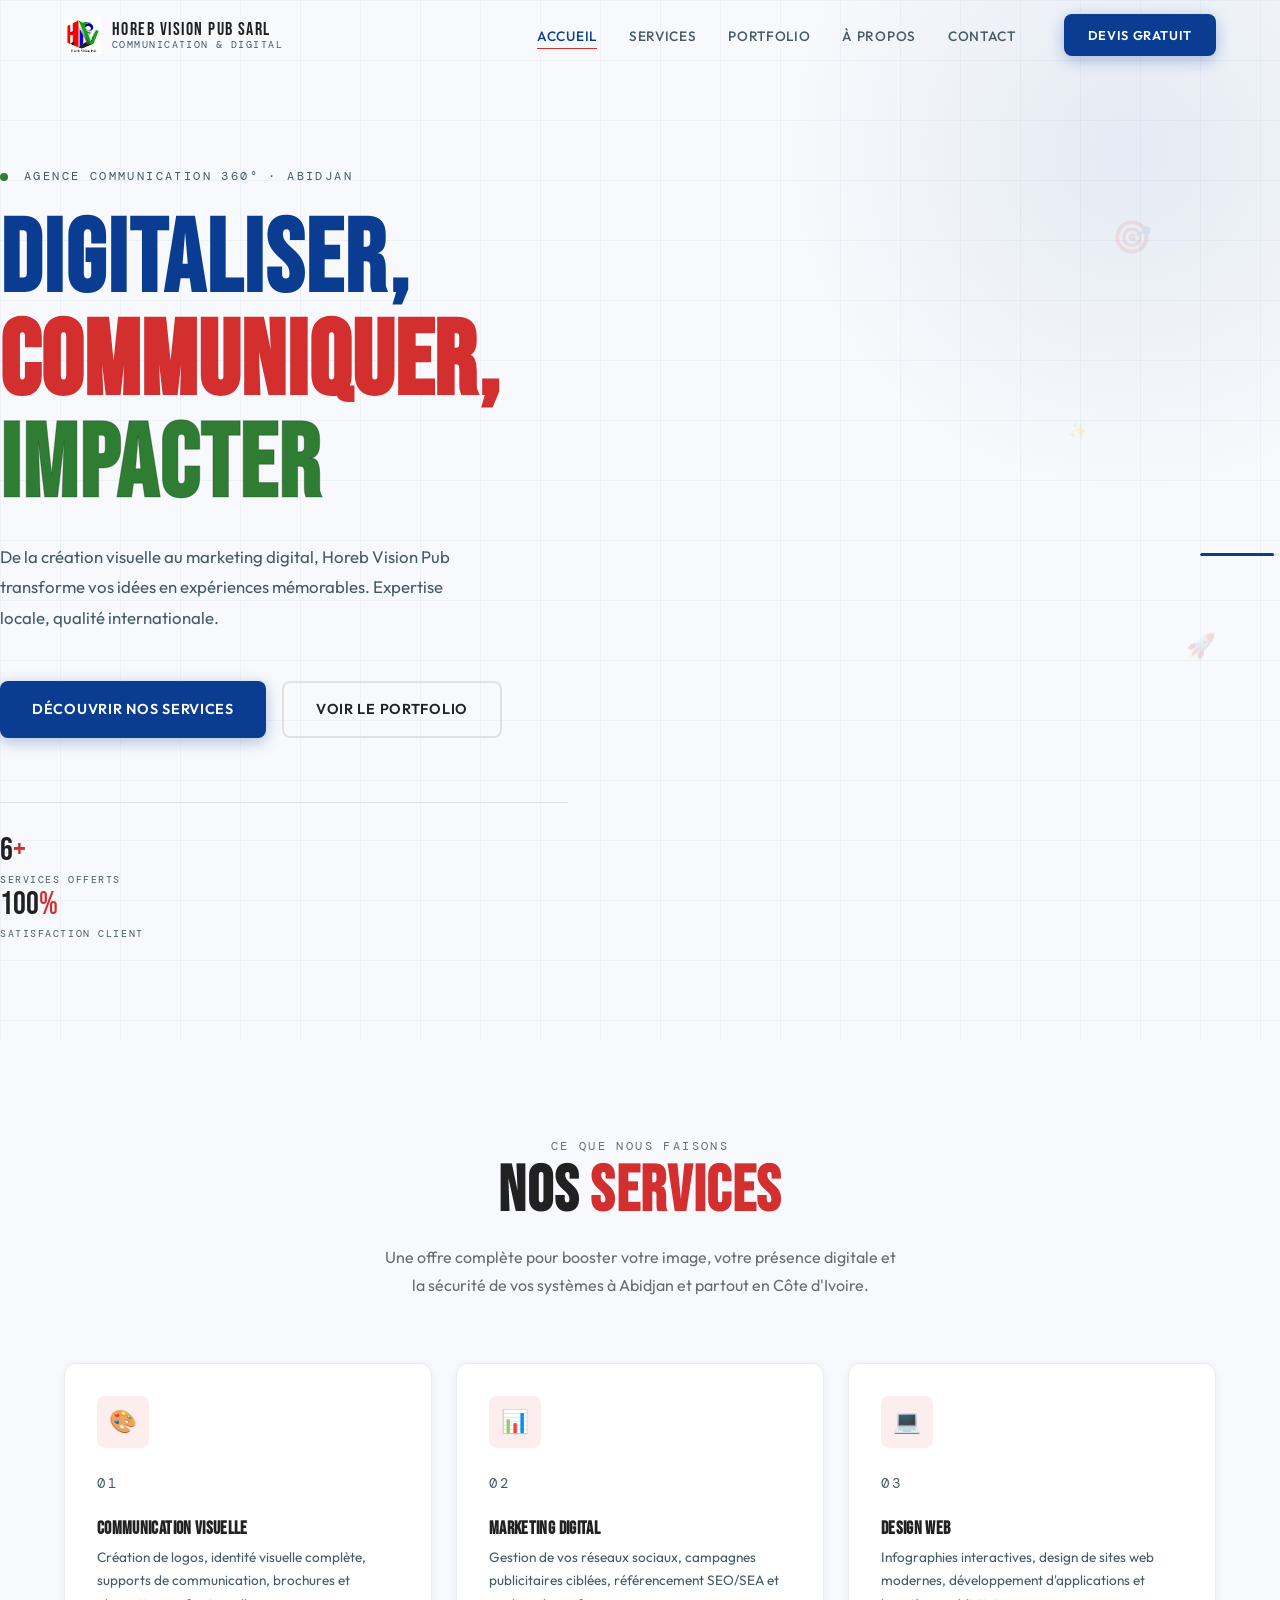
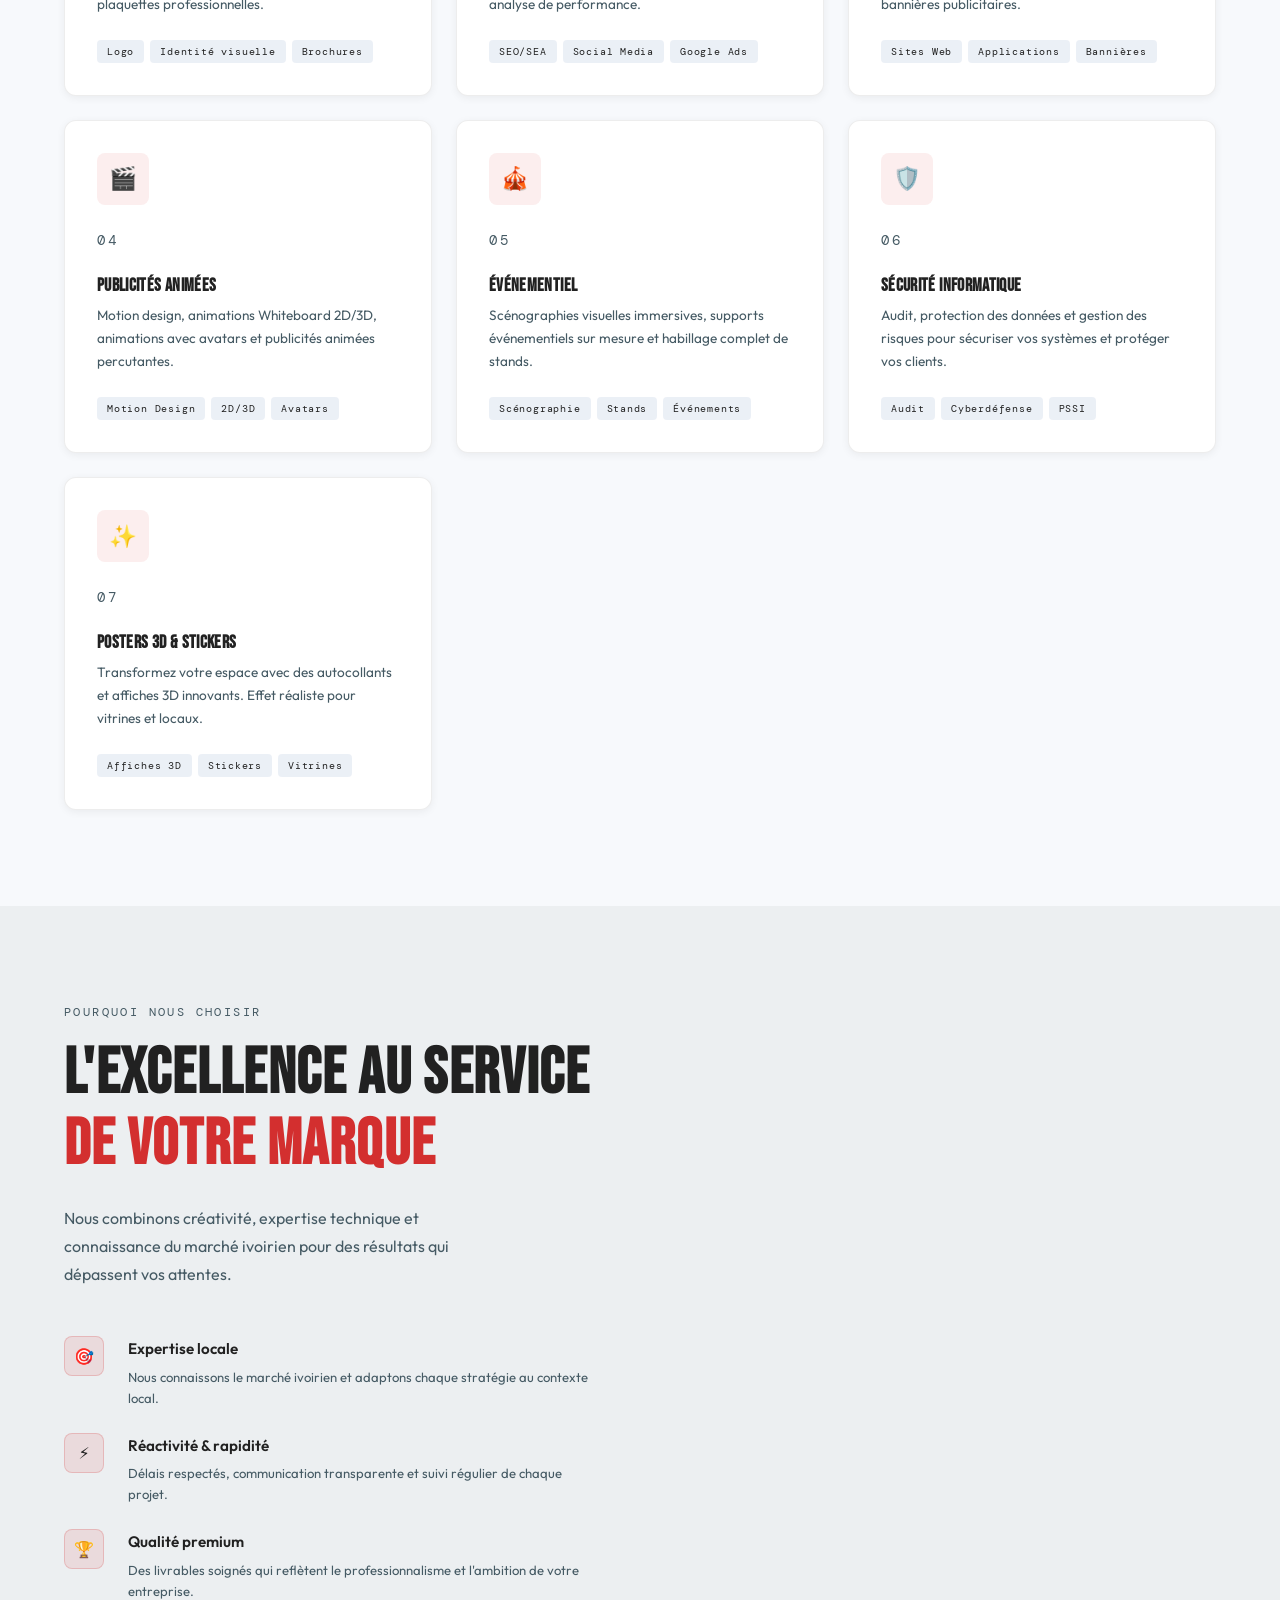
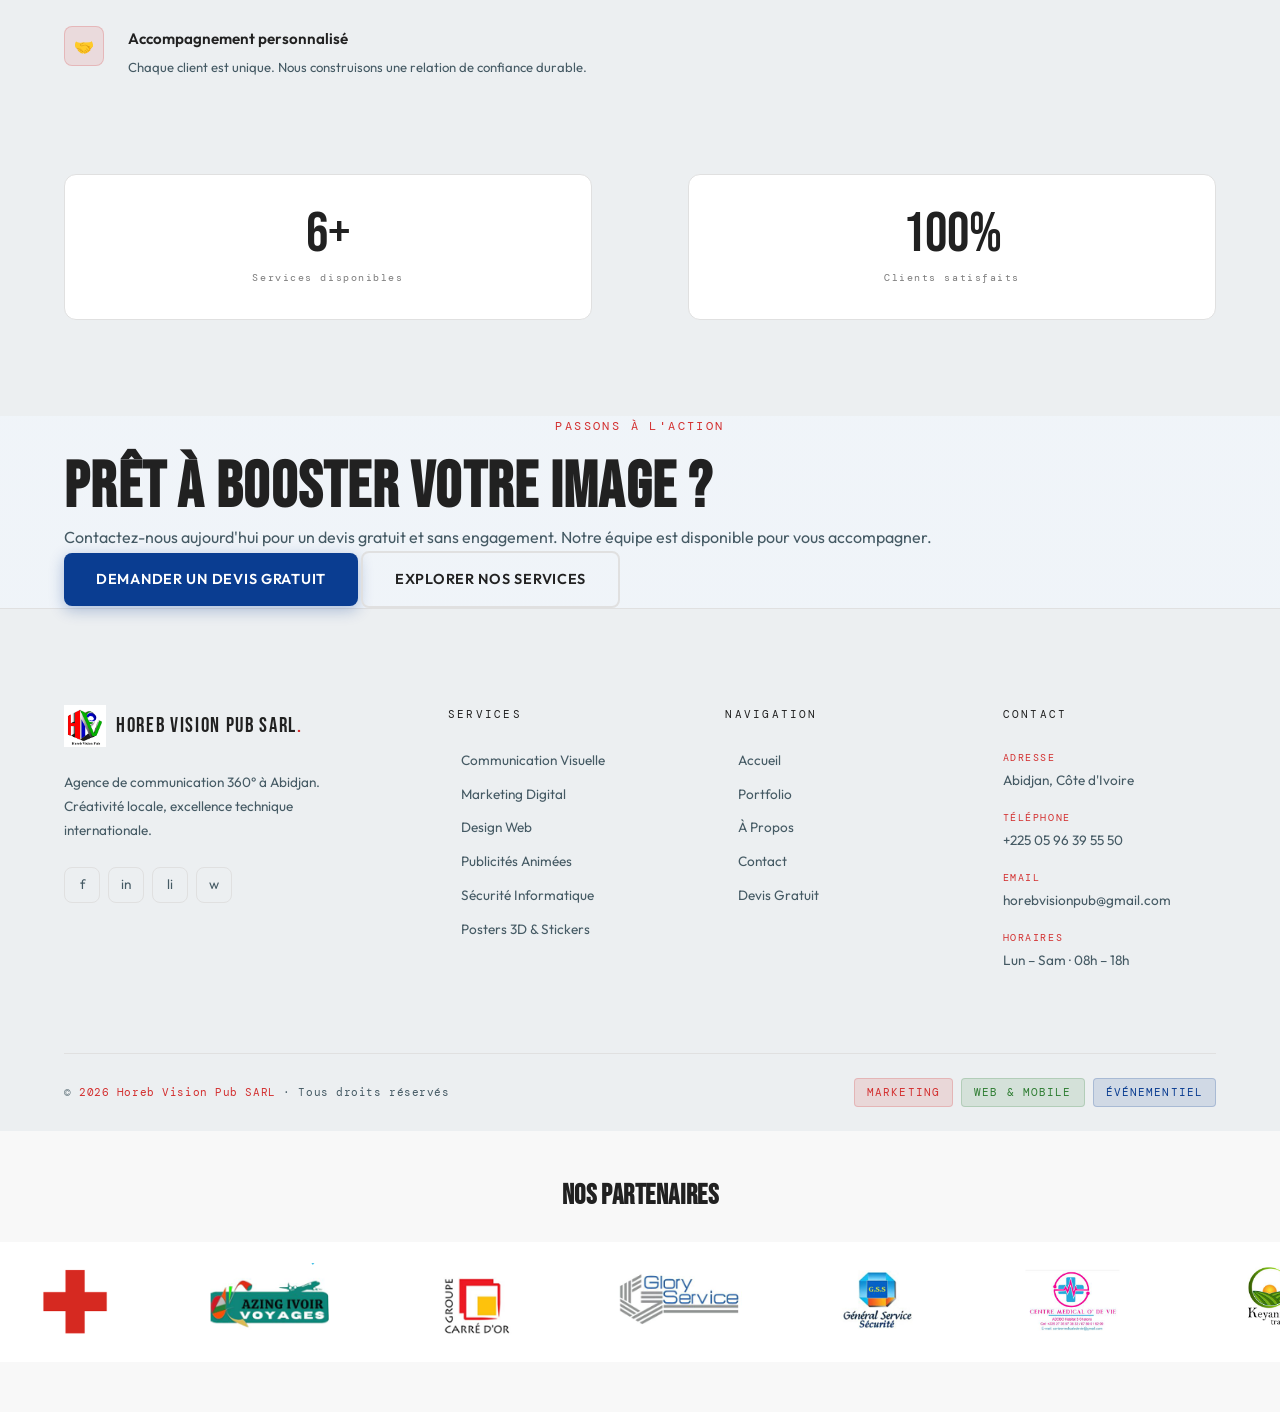
==== index.html @ 60d1326d "HR" ====
<!DOCTYPE html>
<html lang="fr">
<head>
  <meta charset="UTF-8">
  <meta name="viewport" content="width=device-width, initial-scale=1.0">
  <title>Horeb Vision Pub — Communication & Digital · Abidjan</title>
  <meta name="description" content="Agence de communication 360° à Abidjan. Marketing digital, design web, communication visuelle, publicités animées et bien plus.">
  <link href="https://fonts.googleapis.com/css2?family=Bebas+Neue&family=Outfit:wght@300;400;500;600;700;900&family=DM+Mono:wght@400;500&display=swap" rel="stylesheet">
  <style>
/* ============================================
   VARIABLES CSS — HOREB VISION PUB
   Palette moderne et cohérente
   ============================================ */

:root {
  /* ── PALETTE OFFICIELLE ── */
  --primary: #0A3D91;     /* Bleu profond : titres, liens, boutons */
  --secondary: #D32F2F;   /* Rouge doux : accents, hover principaux */
  --accent: #2E7D32;      /* Vert moderne : validation, petites icônes */
  --light-bg: #F7F9FC;    /* Fond global clair */
  --light-grey: #ECEFF1;  /* Fond de sections */
  --text-dark: #212121;   /* Texte principal */
  --text-grey: #455A64;   /* Texte secondaire */

  /* ── COULEURS PRINCIPALES (mises à jour) ── */
  --hvp-red:        var(--secondary);   /* Rouge doux — CTA, accents */
  --hvp-green:      var(--accent);      /* Vert moderne — succès, validation */
  --hvp-blue:       var(--primary);     /* Bleu profond — confiance, tech */
  --hvp-black:      var(--text-dark);   /* Noir — texte principal */
  --hvp-white:      var(--light-bg);    /* Blanc cassé — fonds clairs */

  /* ── COULEURS SECONDAIRES ── */
  --hvp-gray:       var(--light-grey);  /* Fond sections clair */
  --hvp-gray-2:     #FFFFFF;            /* Fond cards blanc */
  --hvp-muted:      var(--text-grey);   /* Texte discret */
  --hvp-border:     #E0E0E0;            /* Bordures subtiles */

  /* ── DÉGRADÉS ── */
  --hvp-gradient-red:   linear-gradient(135deg, var(--secondary), #B71C1C);
  --hvp-gradient-dark:  linear-gradient(160deg, var(--light-bg) 0%, var(--light-grey) 100%);
  --hvp-gradient-tri:   linear-gradient(135deg, rgba(46,125,50,.3), rgba(10,61,145,.3), rgba(211,47,47,.3));

  /* ── TYPOGRAPHIE ── */
  --font-display: 'Bebas Neue', sans-serif;   /* Titres grands, headers */
  --font-body:    'Outfit', sans-serif;        /* Texte courant */
  --font-mono:    'DM Mono', monospace;        /* Labels, codes */

  /* ── ESPACEMENTS (grille de 8px) ── */
  --space-xs:   8px;
  --space-sm:   16px;
  --space-md:   24px;
  --space-lg:   32px;
  --space-xl:   48px;
  --space-2xl:  64px;
  --space-3xl:  96px;

  /* ── BORDURES ── */
  --radius-sm:  4px;
  --radius-md:  8px;
  --radius-lg:  12px;

  /* ── TRANSITIONS ── */
  --transition-fast:   0.15s ease;
  --transition-base:   0.25s ease;
  --transition-slow:   0.4s ease;

  /* ── OMBRES ── */
  --shadow-red:   0 4px 16px rgba(211, 47, 47, 0.2);
  --shadow-card:  0 2px 12px rgba(0, 0, 0, 0.1);
  --shadow-hover: 0 8px 32px rgba(0, 0, 0, 0.15);
  --shadow-glow:  0 0 20px rgba(10, 61, 145, 0.3);

  /* ── ANIMATIONS ── */
  --anim-duration-fast: 0.15s;
  --anim-duration-base: 0.25s;
  --anim-duration-slow: 0.4s;
  --anim-easing: cubic-bezier(0.4, 0, 0.2, 1);
  --anim-easing-bounce: cubic-bezier(0.68, -0.55, 0.265, 1.55);
  --shadow-sm:    0 1px 4px rgba(0, 0, 0, 0.1);

  /* ── LAYOUT ── */
  --max-width: 1200px;
  --navbar-height: 70px;
}

/* ============================================
   BASE CSS — RESET & STYLES GÉNÉRAUX
   Horeb Vision Pub
   ============================================ */

/* ── RESET ── */
*, *::before, *::after {
  box-sizing: border-box;
  margin: 0;
  padding: 0;
}

html {
  font-size: 16px;
  scroll-behavior: smooth;
  -webkit-font-smoothing: antialiased;
}

body {
  font-family: var(--font-body), system-ui, -apple-system, BlinkMacSystemFont, "Segoe UI", sans-serif;
  background: linear-gradient(180deg, var(--light-bg) 0%, #eef3f8 100%);
  color: var(--text-dark);
  line-height: 1.75;
  font-size: 16px;
  text-rendering: optimizeLegibility;
  overflow-x: hidden;
}

img {
  max-width: 100%;
  display: block;
}

a {
  text-decoration: none;
  color: inherit;
}

ul, ol {
  list-style: none;
}

button {
  cursor: pointer;
  border: none;
  background: none;
  font-family: var(--font-body);
}

/* ── CONTENEUR PRINCIPAL ── */
.container {
  width: 100%;
  max-width: var(--max-width);
  margin: 0 auto;
  padding: 0 var(--space-md);
}

/* ── TYPOGRAPHIE GÉNÉRALE ── */
h1, h2, h3, h4, h5, h6 {
  font-family: var(--font-display);
  line-height: 1.1;
  letter-spacing: 0.02em;
}

h1 { font-size: clamp(3rem, 8vw, 7rem); }
h2 { font-size: clamp(2rem, 5vw, 4rem); }
h3 { font-size: clamp(1.2rem, 3vw, 1.8rem); }

p {
  font-size: 1rem;
  line-height: 1.75;
  color: var(--text-grey);
}

/* ── CLASSES UTILITAIRES ── */
.text-primary   { color: var(--primary); }
.text-secondary { color: var(--secondary); }
.text-accent    { color: var(--accent); }
.text-muted     { color: var(--text-grey); }

.section {
  padding: var(--space-3xl) 0;
}

.section-label {
  font-family: var(--font-mono);
  font-size: 0.75rem;
  letter-spacing: 0.2em;
  color: var(--secondary);
  text-transform: uppercase;
  margin-bottom: var(--space-sm);
}

.section-title {
  margin-bottom: var(--space-xl);
}

.section-title span {
  color: var(--secondary);
}

.section-label.centered {
  justify-content: center;
  display: flex;
}

/* ── BOUTONS ── */
.btn {
  display: inline-flex;
  align-items: center;
  gap: var(--space-xs);
  padding: 14px 32px;
  font-family: var(--font-body);
  font-weight: 600;
  font-size: 0.9rem;
  letter-spacing: 0.05em;
  border-radius: var(--radius-md);
  transition: all 0.3s cubic-bezier(0.4, 0, 0.2, 1);
  text-transform: uppercase;
  position: relative;
  overflow: hidden;
  cursor: pointer;
  text-decoration: none;
}

.btn::before {
  content: '';
  position: absolute;
  top: 0;
  left: -100%;
  width: 100%;
  height: 100%;
  background: linear-gradient(90deg, transparent, rgba(255,255,255,0.2), transparent);
  transition: left 0.5s ease;
}

.btn:hover::before {
  left: 100%;
}

.btn:active {
  transform: scale(0.98);
}

.btn-primary {
  background: var(--primary);
  color: white;
  box-shadow: 0 4px 15px rgba(10, 61, 145, 0.3);
}

.btn-primary:hover {
  background: linear-gradient(135deg, var(--primary), #003d91);
  transform: translateY(-3px) scale(1.02);
  box-shadow: 0 12px 30px rgba(10, 61, 145, 0.4);
}

.btn-primary:active {
  transform: translateY(-1px) scale(0.98);
  box-shadow: 0 2px 10px rgba(10, 61, 145, 0.3);
}

.btn-outline {
  border: 2px solid #E0E0E0;
  color: var(--text-dark);
  background: transparent;
  position: relative;
}

.btn-outline::after {
  content: '';
  position: absolute;
  bottom: 0;
  left: 0;
  width: 0;
  height: 2px;
  background: var(--secondary);
  transition: width 0.3s ease;
}

.btn-outline:hover {
  border-color: var(--secondary);
  color: var(--secondary);
  transform: translateY(-3px) scale(1.02);
  box-shadow: 0 8px 20px rgba(211, 47, 47, 0.2);
}

.btn-outline:hover::after {
  width: 100%;
}

.btn-outline:active {
  transform: translateY(-1px) scale(0.98);
}

/* ── BADGE / TAG ── */
.badge {
  display: inline-block;
  font-family: var(--font-mono);
  font-size: 0.7rem;
  letter-spacing: 0.1em;
  padding: 4px 12px;
  border-radius: var(--radius-sm);
  text-transform: uppercase;
}

.badge-red   { background: rgba(211,47,47,.12);  color: var(--secondary);   border: 1px solid rgba(211,47,47,.2); }
.badge-green { background: rgba(46,125,50,.12);  color: var(--accent); border: 1px solid rgba(46,125,50,.2); }
.badge-blue  { background: rgba(10,61,145,.12);  color: var(--primary); border: 1px solid rgba(10,61,145,.2); }

/* ── FORMULAIRES ── */
.form-group {
  margin-bottom: var(--space-md);
}

.form-label {
  display: block;
  font-family: var(--font-mono);
  font-size: 0.75rem;
  letter-spacing: 0.1em;
  color: var(--text-grey);
  text-transform: uppercase;
  margin-bottom: var(--space-xs);
  transition: color 0.3s ease;
}

.form-input,
.form-select,
.form-textarea {
  width: 100%;
  padding: 12px 16px;
  border: 2px solid #E0E0E0;
  border-radius: var(--radius-md);
  font-family: var(--font-body);
  font-size: 0.95rem;
  color: var(--text-dark);
  background: white;
  transition: all 0.3s cubic-bezier(0.4, 0, 0.2, 1);
  outline: none;
  position: relative;
}

.form-input::placeholder,
.form-textarea::placeholder {
  color: var(--text-grey);
  transition: all 0.3s ease;
}

.form-input:focus,
.form-select:focus,
.form-textarea:focus {
  border-color: var(--secondary);
  box-shadow: 0 0 0 3px rgba(211, 47, 47, 0.1);
  transform: translateY(-2px);
}

.form-input:focus::placeholder,
.form-textarea:focus::placeholder {
  color: transparent;
  transform: translateX(10px);
  opacity: 0;
}

.form-input:hover,
.form-select:hover,
.form-textarea:hover {
  border-color: rgba(211, 47, 47, 0.5);
}

.form-textarea {
  resize: vertical;
  min-height: 120px;
}

.form-submit-btn {
  background: var(--secondary);
  color: white;
  border: none;
  padding: 14px 28px;
  border-radius: var(--radius-md);
  font-family: var(--font-body);
  font-weight: 600;
  font-size: 0.9rem;
  letter-spacing: 0.05em;
  text-transform: uppercase;
  cursor: pointer;
  transition: all 0.3s cubic-bezier(0.4, 0, 0.2, 1);
  position: relative;
  overflow: hidden;
}

.form-submit-btn::before {
  content: '';
  position: absolute;
  top: 0;
  left: -100%;
  width: 100%;
  height: 100%;
  background: linear-gradient(90deg, transparent, rgba(255,255,255,0.2), transparent);
  transition: left 0.5s ease;
}

.form-submit-btn:hover {
  background: linear-gradient(135deg, var(--secondary), #be4949);
  transform: translateY(-2px) scale(1.02);
  box-shadow: 0 8px 20px rgba(211, 47, 47, 0.3);
}

.form-submit-btn:hover::before {
  left: 100%;
}

.form-submit-btn:active {
  transform: translateY(0) scale(0.98);
}

/* Animations de validation de formulaire */
.form-input.valid {
  border-color: var(--accent);
  box-shadow: 0 0 0 3px rgba(46, 125, 50, 0.1);
  animation: bounceIn 0.5s ease;
}

.form-input.invalid {
  border-color: var(--secondary);
  box-shadow: 0 0 0 3px rgba(211, 47, 47, 0.1);
  animation: shake 0.5s ease;
}

@keyframes shake {
  0%, 100% { transform: translateX(0); }
  25% { transform: translateX(-5px); }
  75% { transform: translateX(5px); }
}

/* ── EFFETS SPÉCIAUX ── */
.ripple-effect {
  position: absolute;
  border-radius: 50%;
  background: rgba(255, 255, 255, 0.3);
  transform: scale(0);
  animation: ripple 0.6s linear;
  pointer-events: none;
}

@keyframes ripple {
  to {
    transform: scale(4);
    opacity: 0;
  }
}

.floating-particle {
  animation: float-particle 15s linear infinite;
}

@keyframes float-particle {
  0% {
    transform: translateY(100vh) rotate(0deg);
    opacity: 0;
  }
  10% {
    opacity: 1;
  }
  90% {
    opacity: 1;
  }
  100% {
    transform: translateY(-100px) rotate(360deg);
    opacity: 0;
  }
}

/* États de formulaire */
.form-group.focused .form-label {
  color: var(--secondary);
  transform: translateY(-2px);
}

.form-group.focused .form-input,
.form-group.focused .form-textarea,
.form-group.focused .form-select {
  transform: translateY(-2px);
}

/* ── SECTIONS ALTERNÉES ── */
.section-dark  { background: var(--text-dark); color: white; }
.section-gray  { background: var(--light-grey); color: var(--text-dark); }
.section-light {
  background: var(--light-bg);
  color: var(--text-dark);
}
.section-light p { color: rgba(33,33,33,0.75); }
.section-light h2, .section-light h3 { color: var(--text-dark); }

/* ── ANIMATIONS GLOBALES ── */
@keyframes fadeInUp {
  from { opacity: 0; transform: translateY(30px); }
  to   { opacity: 1; transform: translateY(0); }
}

@keyframes fadeInLeft {
  from { opacity: 0; transform: translateX(-30px); }
  to   { opacity: 1; transform: translateX(0); }
}

@keyframes fadeInRight {
  from { opacity: 0; transform: translateX(30px); }
  to   { opacity: 1; transform: translateX(0); }
}

@keyframes scaleIn {
  from { opacity: 0; transform: scale(0.9); }
  to   { opacity: 1; transform: scale(1); }
}

@keyframes slideInUp {
  from { opacity: 0; transform: translateY(50px); }
  to   { opacity: 1; transform: translateY(0); }
}

@keyframes bounceIn {
  0% { opacity: 0; transform: scale(0.3); }
  50% { opacity: 1; transform: scale(1.05); }
  70% { transform: scale(0.9); }
  100% { opacity: 1; transform: scale(1); }
}

@keyframes glow {
  0%, 100% { box-shadow: 0 0 20px rgba(10, 61, 145, 0.3); }
  50% { box-shadow: 0 0 30px rgba(10, 61, 145, 0.6); }
}

@keyframes shimmer {
  0% { background-position: -200% 0; }
  100% { background-position: 200% 0; }
}

@keyframes rotateIn {
  from { opacity: 0; transform: rotate(-10deg) scale(0.9); }
  to   { opacity: 1; transform: rotate(0deg) scale(1); }
}

@keyframes float {
  0%, 100% { transform: translateY(0); }
  50%       { transform: translateY(-6px); }
}

@keyframes pulse {
  0%, 100% { opacity: 1; transform: scale(1); }
  50%       { opacity: 0.7; transform: scale(1.03); }
}

@keyframes spin {
  to { transform: rotate(360deg); }
}

/* Classes d'animation utilitaires */
.animate-fade-in-up { animation: fadeInUp 0.8s ease forwards; }
.animate-fade-in-left { animation: fadeInLeft 0.8s ease forwards; }
.animate-fade-in-right { animation: fadeInRight 0.8s ease forwards; }
.animate-scale-in { animation: scaleIn 0.6s ease forwards; }
.animate-slide-in-up { animation: slideInUp 0.8s ease forwards; }
.animate-bounce-in { animation: bounceIn 0.8s ease forwards; }
.animate-rotate-in { animation: rotateIn 0.7s ease forwards; }
.animate-float { animation: float 4s ease-in-out infinite; }
.animate-pulse { animation: pulse 2s ease-in-out infinite; }
.animate-glow { animation: glow 2s ease-in-out infinite; }

/* Animations au survol */
.hover-lift {
  transition: all 0.3s cubic-bezier(0.4, 0, 0.2, 1);
}

.hover-lift:hover {
  transform: translateY(-8px) scale(1.02);
  box-shadow: 0 12px 32px rgba(0, 0, 0, 0.15);
}

.hover-glow:hover {
  box-shadow: 0 0 25px rgba(10, 61, 145, 0.4);
  transform: scale(1.05);
}

.hover-color-shift {
  transition: all 0.3s ease;
}

.hover-color-shift:hover {
  background: linear-gradient(135deg, var(--secondary), var(--accent));
  color: white;
  transform: scale(1.05);
}

.hover-shadow {
  transition: box-shadow 0.3s ease;
}

.hover-shadow:hover {
  box-shadow: 0 8px 25px rgba(0, 0, 0, 0.2);
}

/* Animations de clic */
.click-ripple {
  position: relative;
  overflow: hidden;
}

.click-ripple::before {
  content: '';
  position: absolute;
  top: 50%;
  left: 50%;
  width: 0;
  height: 0;
  border-radius: 50%;
  background: rgba(255, 255, 255, 0.3);
  transform: translate(-50%, -50%);
  transition: width 0.6s, height 0.6s;
}

.click-ripple:active::before {
  width: 300px;
  height: 300px;
}

/* Animations décoratives */
.decorative-pulse {
  animation: pulse 3s ease-in-out infinite;
}

.decorative-float {
  animation: float 5s ease-in-out infinite;
}

.decorative-rotate {
  animation: spin 8s linear infinite;
}

.shimmer-effect {
  background: linear-gradient(90deg, transparent, rgba(255,255,255,0.4), transparent);
  background-size: 200% 100%;
  animation: shimmer 2s infinite;
}

/* ── CHARGEMENT DE PAGE ── */
body:not(.loaded) {
  opacity: 0;
  transform: translateY(20px);
  transition: all 0.6s ease;
}

body.loaded {
  opacity: 1;
  transform: translateY(0);
}

/* Loading spinner */
.loading-spinner {
  position: fixed;
  top: 50%;
  left: 50%;
  transform: translate(-50%, -50%);
  width: 40px;
  height: 40px;
  border: 3px solid rgba(10, 61, 145, 0.1);
  border-top: 3px solid var(--primary);
  border-radius: 50%;
  animation: spin 1s linear infinite;
  z-index: 9999;
}

/* ============================================
   NAVBAR — HOREB VISION PUB
   ============================================ */

.navbar {
  position: fixed;
  top: 0;
  left: 0;
  width: 100%;
  height: var(--navbar-height);
  z-index: 1000;
  transition: background var(--transition-base), box-shadow var(--transition-base);
}

/* Quand on scroll, la navbar devient opaque */
.navbar.scrolled {
  background: rgba(255, 255, 255, 0.95);
  backdrop-filter: blur(12px);
  -webkit-backdrop-filter: blur(12px);
  box-shadow: 0 1px 0 #E0E0E0;
}

.navbar-inner {
  display: flex;
  align-items: center;
  justify-content: space-between;
  height: 100%;
}

/* ── LOGO ── */
.navbar-logo {
  display: flex;
  align-items: center;
  gap: 10px;
  text-decoration: none;
}

.navbar-logo-icon {
  width: 38px;
  height: 38px;
  background: var(--primary);
  border-radius: var(--radius-md);
  display: flex;
  align-items: center;
  justify-content: center;
  font-family: var(--font-display);
  font-size: 1.1rem;
  color: white;
  letter-spacing: 0.05em;
  flex-shrink: 0;
}

.navbar-logo-text {
  display: flex;
  flex-direction: column;
  line-height: 1.1;
}

.navbar-logo-name {
  font-family: var(--font-display);
  font-size: 1.15rem;
  color: var(--text-dark);
  letter-spacing: 0.08em;
}

.navbar-logo-sub {
  font-family: var(--font-mono);
  font-size: 0.6rem;
  color: var(--text-grey);
  letter-spacing: 0.15em;
  text-transform: uppercase;
}

/* ── MENU DESKTOP ── */
.navbar-menu {
  display: flex;
  align-items: center;
  gap: var(--space-xl);
}

.navbar-links {
  display: flex;
  align-items: center;
  gap: var(--space-lg);
}

.navbar-link {
  font-family: var(--font-body);
  font-size: 0.85rem;
  font-weight: 500;
  color: var(--text-grey);
  letter-spacing: 0.05em;
  text-transform: uppercase;
  transition: color var(--transition-fast);
  position: relative;
}

.navbar-link::after {
  content: '';
  position: absolute;
  bottom: -4px;
  left: 0;
  width: 0;
  height: 1px;
  background: var(--secondary);
  transition: width var(--transition-base);
}

.navbar-link:hover {
  color: var(--primary);
}

.navbar-link:hover::after,
.navbar-link.active::after {
  width: 100%;
}

.navbar-link.active {
  color: var(--primary);
}

/* ── BOUTON CTA NAVBAR ── */
.navbar-cta {
  padding: 10px 24px;
  font-size: 0.8rem;
}

/* ── MENU BURGER (mobile) ── */
.navbar-burger {
  display: none;
  flex-direction: column;
  gap: 5px;
  padding: 8px;
  cursor: pointer;
  background: none;
  border: none;
}

.navbar-burger span {
  display: block;
  width: 24px;
  height: 2px;
  background: var(--text-dark);
  border-radius: 2px;
  transition: all var(--transition-base);
  transform-origin: center;
}

/* Animation burger → croix */
.navbar-burger.open span:nth-child(1) {
  transform: translateY(7px) rotate(45deg);
}
.navbar-burger.open span:nth-child(2) {
  opacity: 0;
  transform: scaleX(0);
}
.navbar-burger.open span:nth-child(3) {
  transform: translateY(-7px) rotate(-45deg);
}

/* ── MENU MOBILE ── */
.navbar-mobile {
  display: none;
  position: fixed;
  top: var(--navbar-height);
  left: 0;
  width: 100%;
  background: rgba(255, 255, 255, 0.98);
  backdrop-filter: blur(16px);
  padding: var(--space-md) var(--space-md) var(--space-xl);
  border-top: 1px solid #E0E0E0;
  box-shadow: 0 18px 48px rgba(0, 0, 0, 0.08);
  flex-direction: column;
  gap: var(--space-xs);
  transform: translateY(-10px);
  opacity: 0;
  transition: all var(--transition-base);
}

.navbar-mobile.open {
  display: flex;
  transform: translateY(0);
  opacity: 1;
}

.navbar-mobile-link {
  font-family: var(--font-body);
  font-size: 1rem;
  font-weight: 500;
  color: var(--text-dark);
  padding: var(--space-sm) 0;
  border-bottom: 1px solid #E0E0E0;
  transition: color var(--transition-fast);
  letter-spacing: 0.05em;
}

.navbar-mobile-link:hover {
  color: var(--primary);
}

.navbar-mobile .btn {
  margin-top: var(--space-sm);
  text-align: center;
  justify-content: center;
}

/* ── RESPONSIVE ── */
@media (max-width: 900px) {
  .navbar-menu {
    display: none;
  }

  .navbar-burger {
    display: flex;
  }
}

/* ============================================
   FOOTER — HOREB VISION PUB
   ============================================ */

.footer {
  background: var(--light-grey);
  border-top: 1px solid #E0E0E0;
  padding-top: var(--space-3xl);
}
/* ── PARTIE HAUTE DU FOOTER ── */
.footer-top {
  display: grid;
  grid-template-columns: 1.5fr 1fr 1fr 1fr;
  gap: var(--space-2xl);
  padding-bottom: var(--space-2xl);
  border-bottom: 1px solid #E0E0E0;
}

/* ── COLONNE MARQUE ── */
.footer-brand-col {}

.footer-logo {
  display: flex;
  align-items: center;
  gap: 10px;
  margin-bottom: var(--space-md);
}

.footer-logo-icon {
  width: 42px;
  height: 42px;
  background: var(--primary);
  border-radius: var(--radius-md);
  display: flex;
  align-items: center;
  justify-content: center;
  font-family: var(--font-display);
  font-size: 1.2rem;
  color: white;
  flex-shrink: 0;
}

.footer-logo-name {
  font-family: var(--font-display);
  font-size: 1.3rem;
  color: var(--text-dark);
  letter-spacing: 0.08em;
}

.footer-logo-name span {
  color: var(--secondary);
}

.footer-desc {
  font-size: 0.85rem;
  color: var(--text-grey);
  line-height: 1.75;
  margin-bottom: var(--space-md);
  max-width: 280px;
}

.footer-social {
  display: flex;
  gap: var(--space-xs);
}

.footer-social-link {
  width: 36px;
  height: 36px;
  border: 1px solid #E0E0E0;
  border-radius: var(--radius-md);
  display: flex;
  align-items: center;
  justify-content: center;
  font-size: 0.85rem;
  color: var(--text-grey);
  transition: all var(--transition-fast);
}

.footer-social-link:hover {
  border-color: var(--secondary);
  color: var(--secondary);
  background: rgba(211, 47, 47, 0.08);
}

/* ── COLONNES LIENS ── */
.footer-col-title {
  font-family: var(--font-mono);
  font-size: 0.7rem;
  letter-spacing: 0.2em;
  color: var(--text-dark);
  text-transform: uppercase;
  margin-bottom: var(--space-md);
}

.footer-links {
  display: flex;
  flex-direction: column;
  gap: 10px;
}

.footer-link {
  font-size: 0.85rem;
  color: var(--text-grey);
  transition: color var(--transition-fast);
  display: flex;
  align-items: center;
  gap: 6px;
}

.footer-link::before {
  content: '→';
  font-size: 0.7rem;
  color: var(--secondary);
  opacity: 0;
  transform: translateX(-4px);
  transition: all var(--transition-fast);
}

.footer-link:hover {
  color: var(--text-dark);
}

.footer-link:hover::before {
  opacity: 1;
  transform: translateX(0);
}

/* ── CONTACT INFOS ── */
.footer-contact-item {
  display: flex;
  flex-direction: column;
  gap: 2px;
  margin-bottom: var(--space-sm);
}

.footer-contact-label {
  font-family: var(--font-mono);
  font-size: 0.65rem;
  letter-spacing: 0.15em;
  color: var(--secondary);
  text-transform: uppercase;
}

.footer-contact-value {
  font-size: 0.85rem;
  color: var(--text-grey);
}

/* ── PARTIE BASSE DU FOOTER ── */
.footer-bottom {
  display: flex;
  align-items: center;
  justify-content: space-between;
  padding: var(--space-md) 0;
  flex-wrap: wrap;
  gap: var(--space-sm);
}

.footer-copy {
  font-family: var(--font-mono);
  font-size: 0.7rem;
  color: var(--text-grey);
  letter-spacing: 0.05em;
}

.footer-copy span {
  color: var(--secondary);
}

.footer-badges {
  display: flex;
  gap: var(--space-xs);
}

/* ── RESPONSIVE ── */
@media (max-width: 900px) {
  .footer-top {
    grid-template-columns: 1fr 1fr;
    gap: var(--space-lg);
  }
}

@media (max-width: 600px) {
  .footer-top {
    grid-template-columns: 1fr;
  }

  .footer-bottom {
    flex-direction: column;
    align-items: flex-start;
  }
}
.sponsors {
  padding: 50px 0;
  background: #f8f8f8;
  text-align: center;
}

.sponsors h2 {
  margin-bottom: 30px;
  font-size: 28px;
  font-weight: bold;
}

.sponsor-slider {
  overflow: hidden;
  position: static;
  width: 100%;
  background: white;
  padding: 20px 0;
}

.sponsor-track {
  display: flex;
  gap: 50px;
  width: max-content;
  animation: scroll 20s linear infinite;
}

.sponsor-track img {
  width: 150px;
  height: 80px;
  object-fit: contain;
  
  transition: 0.3s;
}

.sponsor-track img:hover {
  filter: grayscale(0%);
  transform: scale(1.05);
}

@keyframes scroll {
  0% {
    transform: translateX(0);
  }
  100% {
    transform: translateX(-50%);
  }
}


/* ============================================
   HOME.CSS — PAGE D'ACCUEIL
   Horeb Vision Pub
   ============================================ */

/* ══════════════════════════════════════════
   1. HERO SECTION
══════════════════════════════════════════ */
.hero {
  min-height: 100vh;
  padding-top: var(--navbar-height);
  background: var(--light-bg);
  position: relative;
  overflow: hidden;
  display: flex;
  align-items: center;
}

/* Grille décorative en arrière-plan */
.hero::before {
  content: '';
  position: absolute;
  inset: 0;
  background-image:
    linear-gradient(rgba(10,61,145,0.04) 1px, transparent 1px),
    linear-gradient(90deg, rgba(10,61,145,0.04) 1px, transparent 1px);
  background-size: 60px 60px;
  pointer-events: none;
}

/* Cercle lumineux bleu en arrière-plan */
.hero::after {
  content: '';
  position: absolute;
  top: -200px;
  right: -200px;
  width: 700px;
  height: 700px;
  background: radial-gradient(circle, rgba(10,61,145,0.08) 0%, transparent 70%);
  pointer-events: none;
}

.hero-inner {
  display: grid;
  grid-template-columns: 1fr 1fr;
  align-items: center;
  gap: var(--space-2xl);
  padding: var(--space-3xl) 0;
  position: relative;
  z-index: 1;
}

/* ── CÔTÉ GAUCHE : TEXTE ── */
.hero-label {
  display: flex;
  align-items: center;
  gap: var(--space-sm);
  margin-bottom: var(--space-md);
}

.hero-label-dot {
  width: 8px;
  height: 8px;
  background: var(--accent);
  border-radius: 50%;
  animation: pulse 2s infinite;
}

.hero-label-text {
  font-family: var(--font-mono);
  font-size: 0.75rem;
  letter-spacing: 0.2em;
  color: var(--text-grey);
  text-transform: uppercase;
}

.hero-title {
  margin-bottom: var(--space-md);
  line-height: 1;
}

.hero-title-line1 {
  display: block;
  color: var(--primary);
}

.hero-title-line2 {
  display: block;
  color: var(--secondary);
  -webkit-text-stroke: 2px var(--secondary);
}

.hero-title-line3 {
  display: block;
  color: var(--accent);
  -webkit-text-stroke: 1px rgba(33,33,33,0.3);
}

.hero-desc {
  font-size: 1.05rem;
  max-width: 480px;
  margin-bottom: var(--space-xl);
  line-height: 1.8;
}

.hero-actions {
  display: flex;
  gap: var(--space-sm);
  flex-wrap: wrap;
  margin-bottom: var(--space-2xl);
}

/* Stats rapides sous les boutons */
.hero-stats {
  display: flex;
  gap: var(--space-xl);
  padding-top: var(--space-lg);
  border-top: 1px solid #E0E0E0;
}

.hero-stat-number {
  font-family: var(--font-display);
  font-size: 2rem;
  color: var(--text-dark);
  line-height: 1;
  transition: all 0.3s ease;
}

.hero-stat-number:hover {
  color: var(--secondary);
  transform: scale(1.1);
}

.hero-stat-number span {
  color: var(--secondary);
}

.hero-stat-label {
  font-family: var(--font-mono);
  font-size: 0.65rem;
  letter-spacing: 0.15em;
  color: var(--text-grey);
  text-transform: uppercase;
  margin-top: 4px;
}

/* ── ANIMATIONS HERO ── */
.hero-label-dot {
  animation: pulse 2s infinite;
}

.hero-title-line1 {
  animation: fadeInLeft 1s ease 0.2s both;
}

.hero-title-line2 {
  animation: fadeInRight 1s ease 0.4s both;
}

.hero-title-line3 {
  animation: fadeInUp 1.2s ease 0.6s both;
}

.hero-desc {
  animation: fadeInUp 1s ease 0.8s both;
}

.hero-actions {
  animation: scaleIn 0.8s ease 1s both;
}

.hero-stats {
  animation: slideInUp 1s ease 1.2s both;
}

/* ── CÔTÉ DROIT : CARTE VISUELLE ── */
.hero-visual {
  display: flex;
  justify-content: flex-end;
  align-items: center;
  animation: fadeInRight 1.2s ease 0.3s both;
}

.hero-card {
  width: 100%;
  max-width: 460px;
  background: #fff;
  border: 1px solid #E0E0E0;
  border-radius: var(--radius-lg);
  padding: var(--space-lg);
  position: relative;
  overflow: hidden;
  transition: all 0.4s cubic-bezier(0.4, 0, 0.2, 1);
  box-shadow: 0 4px 20px rgba(0, 0, 0, 0.08);
}

.hero-card:hover {
  transform: translateY(-12px) rotate(1deg);
  box-shadow: 0 20px 40px rgba(0, 0, 0, 0.15);
  border-color: rgba(10, 61, 145, 0.3);
}

.hero-card::before {
  content: '';
  position: absolute;
  top: 0;
  left: 0;
  right: 0;
  height: 2px;
  background: linear-gradient(135deg, var(--secondary), #B71C1C);
  animation: shimmer 3s ease-in-out infinite;
}

.hero-card-header {
  display: flex;
  align-items: center;
  justify-content: space-between;
  margin-bottom: var(--space-md);
}

.hero-card-title {
  font-family: var(--font-mono);
  font-size: 0.7rem;
  letter-spacing: 0.15em;
  color: var(--text-grey);
  text-transform: uppercase;
}

.hero-card-status {
  display: flex;
  align-items: center;
  gap: 6px;
  font-family: var(--font-mono);
  font-size: 0.65rem;
  color: var(--accent);
}

.hero-card-status::before {
  content: '';
  width: 6px;
  height: 6px;
  background: var(--accent);
  border-radius: 50%;
  animation: pulse 2s infinite;
}

/* Services dans la carte */
.hero-card-services {
  display: flex;
  flex-direction: column;
  gap: 10px;
}

.hero-service-item {
  display: flex;
  align-items: center;
  justify-content: space-between;
  padding: 12px var(--space-sm);
  background: rgba(255,255,255,0.03);
  border: 1px solid #E0E0E0;
  border-radius: var(--radius-md);
  transition: all var(--transition-fast);
}

.hero-service-item:hover {
  border-color: rgba(211,47,47,0.3);
  background: rgba(211,47,47,0.06);
}

.hero-service-left {
  display: flex;
  align-items: center;
  gap: var(--space-sm);
}

.hero-service-icon {
  width: 32px;
  height: 32px;
  border-radius: var(--radius-sm);
  display: flex;
  align-items: center;
  justify-content: center;
  font-size: 0.9rem;
  flex-shrink: 0;
}

.hero-service-icon.primary {
  background: rgba(10,61,145,0.15);
}

.hero-service-icon.secondary {
  background: rgba(211,47,47,0.15);
}

.hero-service-icon.accent {
  background: rgba(46,125,50,0.15);
}

.hero-service-name {
  font-size: 0.82rem;
  font-weight: 500;
  color: var(--text-dark);
}

.hero-service-bar {
  width: 80px;
  height: 3px;
  background: rgba(10,61,145,0.08);
  border-radius: 2px;
  overflow: hidden;
}

.hero-service-fill {
  height: 100%;
  border-radius: 2px;
  background: var(--primary);
}

.hero-service-fill.secondary {
  background: var(--secondary);
}

.hero-service-fill.accent {
  background: var(--accent);
}

/* ══════════════════════════════════════════
   2. SECTION SERVICES
══════════════════════════════════════════ */
.services-section {
  background: var(--light-bg);
  padding: var(--space-3xl) 0;
}

.services-header {
  text-align: center;
  margin-bottom: var(--space-2xl);
}

.services-header .section-label {
  justify-content: center;
  display: flex;
}

.services-header h2 {
  color: var(--text-dark);
  margin-bottom: var(--space-sm);
}

.services-header p {
  max-width: 520px;
  margin: 0 auto;
  color: rgba(33,33,33,0.65);
}

.services-grid {
  display: grid;
  grid-template-columns: repeat(3, 1fr);
  gap: var(--space-md);
}

.service-card {
  background: #fff;
  border: 1px solid rgba(33,33,33,0.08);
  border-radius: var(--radius-lg);
  padding: var(--space-lg);
  transition: all 0.4s cubic-bezier(0.4, 0, 0.2, 1);
  position: relative;
  overflow: hidden;
  cursor: pointer;
  box-shadow: 0 2px 8px rgba(0, 0, 0, 0.06);
}

.service-card::after {
  content: '';
  position: absolute;
  bottom: 0;
  left: 0;
  width: 0;
  height: 3px;
  background: linear-gradient(90deg, var(--secondary), var(--accent));
  transition: width 0.4s ease;
}

.service-card::before {
  content: '';
  position: absolute;
  top: -50%;
  left: -50%;
  width: 200%;
  height: 200%;
  background: linear-gradient(45deg, transparent, rgba(255,255,255,0.1), transparent);
  transform: rotate(45deg) translate(-100%, -100%);
  transition: transform 0.6s ease;
}

.service-card:hover {
  transform: translateY(-12px) scale(1.02);
  box-shadow: 0 25px 50px rgba(0,0,0,0.15);
  border-color: rgba(211,47,47,0.25);
}

.service-card:hover::after {
  width: 100%;
}

.service-card:hover::before {
  transform: rotate(45deg) translate(100%, 100%);
}

.service-card-icon {
  width: 52px;
  height: 52px;
  border-radius: var(--radius-md);
  display: flex;
  align-items: center;
  justify-content: center;
  font-size: 1.4rem;
  margin-bottom: var(--space-md);
  background: rgba(211,47,47,0.08);
  transition: all 0.3s ease;
  position: relative;
  z-index: 1;
}

.service-card:hover .service-card-icon {
  background: var(--secondary);
  color: white;
  transform: scale(1.1) rotate(5deg);
  box-shadow: 0 8px 20px rgba(211, 47, 47, 0.3);
}

.service-card-number {
  font-family: var(--font-mono);
  font-size: 0.65rem;
  letter-spacing: 0.2em;
  color: var(--secondary);
  margin-bottom: var(--space-xs);
  transition: color 0.3s ease;
}

.service-card:hover .service-card-number {
  color: var(--accent);
}

.service-card h3 {
  color: var(--text-dark);
  font-size: 1.1rem;
  margin-bottom: var(--space-xs);
  transition: color 0.3s ease;
}

.service-card:hover h3 {
  color: var(--secondary);
}

.service-card p {
  font-size: 0.85rem;
  color: var(--text-grey);
  line-height: 1.7;
  margin-bottom: var(--space-md);
  transition: color 0.3s ease;
}

.service-card:hover p {
  color: var(--text-dark);
}

.service-card-tags {
  display: flex;
  flex-wrap: wrap;
  gap: 6px;
}

.service-tag {
  font-family: var(--font-mono);
  font-size: 0.62rem;
  letter-spacing: 0.08em;
  padding: 3px 10px;
  background: rgba(10,61,145,0.08);
  border-radius: var(--radius-sm);
  color: var(--text-dark);
  transition: all 0.3s ease;
}

.service-card:hover .service-tag {
  background: rgba(46, 125, 50, 0.1);
  color: var(--accent);
  transform: scale(1.05);
}

/* ══════════════════════════════════════════
   3. SECTION POURQUOI NOUS
══════════════════════════════════════════ */
.why-section {
  background: var(--light-grey);
  padding: var(--space-3xl) 0;
}

.why-inner {
  display: grid;
  grid-template-columns: 1fr 1fr;
  gap: var(--space-3xl);
  align-items: center;
}

.why-left .section-label { margin-bottom: var(--space-sm); }

.why-left h2 {
  margin-bottom: var(--space-md);
}

.why-left h2 span { color: var(--secondary); }

.why-left > p {
  margin-bottom: var(--space-xl);
  max-width: 440px;
  color: var(--text-grey);
}

.why-points {
  display: flex;
  flex-direction: column;
  gap: var(--space-md);
}

.why-point {
  display: flex;
  gap: var(--space-md);
  align-items: flex-start;
}

.why-point-icon {
  width: 40px;
  height: 40px;
  background: rgba(211,47,47,0.1);
  border: 1px solid rgba(211,47,47,0.2);
  border-radius: var(--radius-md);
  display: flex;
  align-items: center;
  justify-content: center;
  font-size: 1rem;
  flex-shrink: 0;
}

.why-point-title {
  font-family: var(--font-body);
  font-weight: 600;
  font-size: 0.95rem;
  color: var(--text-dark);
  margin-bottom: 4px;
}

.why-point-desc {
  font-size: 0.82rem;
  color: var(--text-grey);
  line-height: 1.6;
}

/* Chiffres clés à droite */
.why-right {
  display: grid;
  grid-template-columns: 1fr 1fr;
  gap: var(--space-md);
}

.why-stat-card {
  background: #fff;
  border: 1px solid #E0E0E0;
  border-radius: var(--radius-lg);
  padding: var(--space-lg);
  text-align: center;
  transition: all var(--transition-base);
}

.why-stat-card:hover {
  border-color: rgba(211,47,47,0.3);
  transform: translateY(-4px);
}

.why-stat-card:first-child {
  grid-column: span 2;
  background: var(--secondary);
  border-color: transparent;
  color: white;
}

.why-stat-number {
  font-family: var(--font-display);
  font-size: 3.5rem;
  line-height: 1;
  color: inherit;
  margin-bottom: 6px;
}

.why-stat-label {
  font-family: var(--font-mono);
  font-size: 0.65rem;
  letter-spacing: 0.15em;
  color: rgba(33,33,33,0.6);
}

/* ── RESPONSIVE ── */
@media (max-width: 768px) {
  .container {
    padding: 0 var(--space-sm);
  }

  .section {
    padding: var(--space-2xl) 0;
  }

  .hero-inner {
    grid-template-columns: 1fr;
    gap: var(--space-xl);
  }

  .hero-title {
    font-size: clamp(2.5rem, 12vw, 5rem);
  }

  .hero-actions {
    justify-content: center;
  }

  .hero-stats {
    justify-content: center;
  }

  .services-grid {
    grid-template-columns: 1fr;
    gap: var(--space-lg);
  }

  .why-inner {
    grid-template-columns: 1fr;
    gap: var(--space-xl);
  }

  .why-right {
    grid-template-columns: 1fr;
  }

  .why-stat-card:first-child {
    grid-column: span 1;
  }
}
  </style>
</head>
<body>

<div class="loading-spinner"></div>

<nav class="navbar">
  <div class="container navbar-inner">
    <a href="index.html" class="navbar-logo">
      <div class="navbar-logo-icon"><img src="WhatsApp Image 2026-05-04 at 12.22.53.jpeg" alt=""></div>
      <div class="navbar-logo-text">
        <span class="navbar-logo-name">Horeb Vision Pub Sarl</span>
        <span class="navbar-logo-sub">Communication & Digital</span>
      </div>
    </a>
    <div class="navbar-menu">
      <ul class="navbar-links">
        <li><a href="index.html"     class="navbar-link active">Accueil</a></li>
        <li><a href="services.html"  class="navbar-link">Services</a></li>
        <li><a href="portfolio.html" class="navbar-link">Portfolio</a></li>
        <li><a href="a-propos.html"  class="navbar-link">À Propos</a></li>
        <li><a href="contact.html"   class="navbar-link">Contact</a></li>
      </ul>
      <a href="contact.html" class="btn btn-primary navbar-cta">Devis Gratuit</a>
    </div>
    <button class="navbar-burger" aria-label="Ouvrir le menu">
      <span></span><span></span><span></span>
    </button>
  </div>
</nav>

<div class="navbar-mobile">
  <a href="index.html"     class="navbar-mobile-link">Accueil</a>
  <a href="services.html"  class="navbar-mobile-link">Services</a>
  <a href="portfolio.html" class="navbar-mobile-link">Portfolio</a>
  <a href="a-propos.html"  class="navbar-mobile-link">À Propos</a>
  <a href="contact.html"   class="navbar-mobile-link">Contact</a>
  <a href="contact.html"   class="btn btn-primary">Devis Gratuit</a>
</div>

<section class="hero">
  <div class="container hero-inner">
    <div class="hero-content">
      <div class="hero-label">
        <div class="hero-label-dot"></div>
        <span class="hero-label-text">Agence Communication 360° · Abidjan</span>
      </div>
      <h1 class="hero-title">
        <span class="hero-title-line1">Digitaliser,</span>
        <span class="hero-title-line2">Communiquer,</span>
        <span class="hero-title-line3">Impacter</span>
      </h1>
      <p class="hero-desc">De la création visuelle au marketing digital, Horeb Vision Pub transforme vos idées en expériences mémorables. Expertise locale, qualité internationale.</p>
      <div class="hero-actions">
        <a href="services.html" class="btn btn-primary">Découvrir nos services</a>
        <a href="portfolio.html" class="btn btn-outline">Voir le portfolio</a>
      </div>
      <div class="hero-stats">
        <div class="hero-stat">
          <div class="hero-stat-number">6<span>+</span></div>
          <div class="hero-stat-label">Services offerts</div>
        </div>
       
        </div>
        <div class="hero-stat">
          <div class="hero-stat-number">100<span>%</span></div>
          <div class="hero-stat-label">Satisfaction client</div>
        </div>
      </div>
    </div>
            <div class="hero-service-bar"><div class="hero-service-fill" style="width:92%"></div></div>
          </div>
        </div>
      </div>

      <!-- Éléments décoratifs flottants -->
      <div class="decorative-float" data-speed="0.3" style="position: absolute; top: 20%; right: 10%; font-size: 2rem; opacity: 0.1;">🎯</div>
      <div class="decorative-float" data-speed="0.5" style="position: absolute; top: 60%; right: 5%; font-size: 1.5rem; opacity: 0.15;">🚀</div>
      <div class="decorative-float" data-speed="0.2" style="position: absolute; top: 40%; right: 15%; font-size: 1rem; opacity: 0.2;">✨</div>
    </div>
  </div>
</section>

<section class="services-section">
  <div class="container">
    <div class="services-header">
      <p class="section-label">Ce que nous faisons</p>
      <h2>Nos <span class="text-secondary">Services</span></h2>
      <p>Une offre complète pour booster votre image, votre présence digitale et la sécurité de vos systèmes à Abidjan et partout en Côte d'Ivoire.</p>
    </div>
    <div class="services-grid">
      <div class="service-card" data-animate>
        <div class="service-card-icon">🎨</div>
        <p class="service-card-number">01</p>
        <h3>Communication Visuelle</h3>
        <p>Création de logos, identité visuelle complète, supports de communication, brochures et plaquettes professionnelles.</p>
        <div class="service-card-tags">
          <span class="service-tag">Logo</span>
          <span class="service-tag">Identité visuelle</span>
          <span class="service-tag">Brochures</span>
        </div>
      </div>
      <div class="service-card" data-animate>
        <div class="service-card-icon">📊</div>
        <p class="service-card-number">02</p>
        <h3>Marketing Digital</h3>
        <p>Gestion de vos réseaux sociaux, campagnes publicitaires ciblées, référencement SEO/SEA et analyse de performance.</p>
        <div class="service-card-tags">
          <span class="service-tag">SEO/SEA</span>
          <span class="service-tag">Social Media</span>
          <span class="service-tag">Google Ads</span>
        </div>
      </div>
      <div class="service-card" data-animate>
        <div class="service-card-icon">💻</div>
        <p class="service-card-number">03</p>
        <h3>Design Web</h3>
        <p>Infographies interactives, design de sites web modernes, développement d'applications et bannières publicitaires.</p>
        <div class="service-card-tags">
          <span class="service-tag">Sites Web</span>
          <span class="service-tag">Applications</span>
          <span class="service-tag">Bannières</span>
        </div>
      </div>
      <div class="service-card" data-animate>
        <div class="service-card-icon">🎬</div>
        <p class="service-card-number">04</p>
        <h3>Publicités Animées</h3>
        <p>Motion design, animations Whiteboard 2D/3D, animations avec avatars et publicités animées percutantes.</p>
        <div class="service-card-tags">
          <span class="service-tag">Motion Design</span>
          <span class="service-tag">2D/3D</span>
          <span class="service-tag">Avatars</span>
        </div>
      </div>
      <div class="service-card" data-animate>
        <div class="service-card-icon">🎪</div>
        <p class="service-card-number">05</p>
        <h3>Événementiel</h3>
        <p>Scénographies visuelles immersives, supports événementiels sur mesure et habillage complet de stands.</p>
        <div class="service-card-tags">
          <span class="service-tag">Scénographie</span>
          <span class="service-tag">Stands</span>
          <span class="service-tag">Événements</span>
        </div>
      </div>
      <div class="service-card" data-animate>
        <div class="service-card-icon">🛡️</div>
        <p class="service-card-number">06</p>
        <h3>Sécurité Informatique</h3>
        <p>Audit, protection des données et gestion des risques pour sécuriser vos systèmes et protéger vos clients.</p>
        <div class="service-card-tags">
          <span class="service-tag">Audit</span>
          <span class="service-tag">Cyberdéfense</span>
          <span class="service-tag">PSSI</span>
        </div>
      </div>
      <div class="service-card" data-animate>
        <div class="service-card-icon">✨</div>
        <p class="service-card-number">07</p>
        <h3>Posters 3D & Stickers</h3>
        <p>Transformez votre espace avec des autocollants et affiches 3D innovants. Effet réaliste pour vitrines et locaux.</p>
        <div class="service-card-tags">
          <span class="service-tag">Affiches 3D</span>
          <span class="service-tag">Stickers</span>
          <span class="service-tag">Vitrines</span>
        </div>
      </div>
    </div>
  </div>
</section>

<section class="why-section">
  <div class="container why-inner">
    <div class="why-left">
      <p class="section-label">Pourquoi nous choisir</p>
      <h2>L'excellence au service <span>de votre marque</span></h2>
      <p>Nous combinons créativité, expertise technique et connaissance du marché ivoirien pour des résultats qui dépassent vos attentes.</p>
      <div class="why-points">
        <div class="why-point">
          <div class="why-point-icon">🎯</div>
          <div>
            <p class="why-point-title">Expertise locale</p>
            <p class="why-point-desc">Nous connaissons le marché ivoirien et adaptons chaque stratégie au contexte local.</p>
          </div>
        </div>
        <div class="why-point">
          <div class="why-point-icon">⚡</div>
          <div>
            <p class="why-point-title">Réactivité & rapidité</p>
            <p class="why-point-desc">Délais respectés, communication transparente et suivi régulier de chaque projet.</p>
          </div>
        </div>
        <div class="why-point">
          <div class="why-point-icon">🏆</div>
          <div>
            <p class="why-point-title">Qualité premium</p>
            <p class="why-point-desc">Des livrables soignés qui reflètent le professionnalisme et l'ambition de votre entreprise.</p>
          </div>
        </div>
        <div class="why-point">
          <div class="why-point-icon">🤝</div>
          <div>
            <p class="why-point-title">Accompagnement personnalisé</p>
            <p class="why-point-desc">Chaque client est unique. Nous construisons une relation de confiance durable.</p>
          </div>
        </div>
      </div>
    </div>
    
    <div class="why-right">
      </div>
      <div class="why-stat-card">
        <div class="why-stat-number">6+</div>
        <div class="why-stat-label">Services disponibles</div>
      </div>
      <div class="why-stat-card">
        <div class="why-stat-number">100%</div>
        <div class="why-stat-label">Clients satisfaits</div>
      </div>
    
  </div>
</section>

<section class="cta-section">
  <div class="container">
    <p class="section-label centered">Passons à l'action</p>
    <h2>Prêt à booster <span>votre image ?</span></h2>
    <p>Contactez-nous aujourd'hui pour un devis gratuit et sans engagement. Notre équipe est disponible pour vous accompagner.</p>
    <div class="cta-actions">
      <a href="contact.html" class="btn btn-primary">Demander un devis gratuit</a>
      <a href="services.html" class="btn btn-outline">Explorer nos services</a>
    </div>
  </div>
</section>

<footer class="footer">
  <div class="container">
    <div class="footer-top">
      <div class="footer-brand-col">
        <div class="footer-logo">
          <div class="footer-logo-icon"><img src="WhatsApp Image 2026-05-04 at 12.22.53.jpeg" alt=""></div>
          <div class="footer-logo-name">Horeb Vision Pub SARL<span>.</span></div>
        </div>
        <p class="footer-desc">Agence de communication 360° à Abidjan. Créativité locale, excellence technique internationale.</p>
        <div class="footer-social">
          <a href="#" class="footer-social-link" aria-label="Facebook">f</a>
          <a href="#" class="footer-social-link" aria-label="Instagram">in</a>
          <a href="#" class="footer-social-link" aria-label="LinkedIn">li</a>
          <a href="#" class="footer-social-link" aria-label="WhatsApp">w</a>
        </div>
      </div>
      <div>
        <p class="footer-col-title">Services</p>
        <div class="footer-links">
          <a href="services.html" class="footer-link">Communication Visuelle</a>
          <a href="services.html" class="footer-link">Marketing Digital</a>
          <a href="services.html" class="footer-link">Design Web</a>
          <a href="services.html" class="footer-link">Publicités Animées</a>
          <a href="services.html" class="footer-link">Sécurité Informatique</a>
          <a href="services.html" class="footer-link">Posters 3D & Stickers</a>
        </div>
      </div>
      <div>
        <p class="footer-col-title">Navigation</p>
        <div class="footer-links">
          <a href="index.html"     class="footer-link">Accueil</a>
          <a href="portfolio.html" class="footer-link">Portfolio</a>
          <a href="a-propos.html"  class="footer-link">À Propos</a>
          <a href="contact.html"   class="footer-link">Contact</a>
          <a href="contact.html"   class="footer-link">Devis Gratuit</a>
        </div>
      </div>
      <div>
        <p class="footer-col-title">Contact</p>
        <div class="footer-contact-item">
          <span class="footer-contact-label">Adresse</span>
          <span class="footer-contact-value">Abidjan, Côte d'Ivoire</span>
        </div>
        <div class="footer-contact-item">
          <span class="footer-contact-label">Téléphone</span>
          <span class="footer-contact-value">+225 05 96 39 55 50 </span>
        </div>
        <div class="footer-contact-item">
          <span class="footer-contact-label">Email</span>
          <span class="footer-contact-value">horebvisionpub@gmail.com</span>
        </div>
        <div class="footer-contact-item">
          <span class="footer-contact-label">Horaires</span>
          <span class="footer-contact-value">Lun – Sam · 08h – 18h</span>
        </div>
      </div>
    </div>
    <div class="footer-bottom">
      <p class="footer-copy">© <span class="footer-year"></span> <span>Horeb Vision Pub SARL</span> · Tous droits réservés</p>
      <div class="footer-badges">
        <span class="badge badge-red">Marketing</span>
        <span class="badge badge-green">Web & Mobile</span>
        <span class="badge badge-blue">Événementiel</span>
      </div>
    </div>
  </div>
  <section class="sponsors">
  <h2>Nos partenaires</h2>

  <div class="sponsor-slider">
    <div class="sponsor-track">
      <!-- Logos (1ère fois) -->
      <img src="croix_rouge.png" alt="Sponsor 1">
      <img src="azing_ivoire_voyage.png" alt="Sponsor 2">
      <img src="groupe_carré_d'or.png" alt="Sponsor 3">
      <img src="glory_service.png" alt="Sponsor 4">
      <img src="general_service_securité.png" alt="Sponsor 5">
      <img src="centre_medical_o'de vie.png" alt="">
      <img src="keyann_trading.png" alt="">
      <img src="ivoire_santé.png" alt="">

      <!-- Logos (copie pour boucle infinie) -->
      <img src="croix_rouge.png" alt="Sponsor 1">
      <img src="azing_ivoire_voyage.png" alt="Sponsor 2">
      <img src="groupe_carré_d'or.png" alt="Sponsor 3">
      <img src="glory_service.png" alt="Sponsor 4">
      <img src="general_service_securité.png" alt="Sponsor 5">
      <img src="centre_medical_o'de vie.png" alt="">
      <img src="keyann_trading.png" alt="">
      <img src="ivoire_santé.png" alt="">
    </div>
  </div>
</section>


  
</footer>

<script>
/* ============================================
   MAIN.JS — HOREB VISION PUB
   JavaScript principal du site
   ============================================ */

// ── On attend que la page soit complètement chargée ──
document.addEventListener('DOMContentLoaded', () => {

  // ══════════════════════════════════════════
  // 1. NAVBAR — Effet au scroll
  // ══════════════════════════════════════════
  const navbar = document.querySelector('.navbar');

  if (navbar) {
    window.addEventListener('scroll', () => {
      // Si on a scrollé plus de 20px, on ajoute la classe "scrolled"
      if (window.scrollY > 20) {
        navbar.classList.add('scrolled');
      } else {
        navbar.classList.remove('scrolled');
      }
    });
  }

  // ══════════════════════════════════════════
  // 2. MENU BURGER — Ouverture/fermeture mobile
  // ══════════════════════════════════════════
  const burger = document.querySelector('.navbar-burger');
  const mobileMenu = document.querySelector('.navbar-mobile');

  if (burger && mobileMenu) {

    // Clic sur le burger
    burger.addEventListener('click', () => {
      burger.classList.toggle('open');
      mobileMenu.classList.toggle('open');
    });

    // Fermer le menu si on clique sur un lien
    const mobileLinks = mobileMenu.querySelectorAll('.navbar-mobile-link');
    mobileLinks.forEach(link => {
      link.addEventListener('click', () => {
        burger.classList.remove('open');
        mobileMenu.classList.remove('open');
      });
    });
  }

  // ══════════════════════════════════════════
  // 3. LIEN ACTIF — Marquer la page courante
  // ══════════════════════════════════════════
  const currentPage = window.location.pathname.split('/').pop() || 'index.html';
  const navLinks = document.querySelectorAll('.navbar-link');

  navLinks.forEach(link => {
    const href = link.getAttribute('href');
    if (href === currentPage) {
      link.classList.add('active');
    }
  });

  // ══════════════════════════════════════════
  // 4. ANIMATIONS AU SCROLL AVANCÉES
  // ══════════════════════════════════════════
  const observerOptions = {
    threshold: 0.1,
    rootMargin: '0px 0px -50px 0px'
  };

  const observer = new IntersectionObserver((entries) => {
    entries.forEach((entry, index) => {
      if (entry.isIntersecting) {
        // Délai cascade pour les éléments multiples
        const delay = index * 150;
        setTimeout(() => {
          entry.target.classList.add('animate-fade-in-up');
          entry.target.style.opacity = '1';
        }, delay);

        // Animations spéciales selon le type d'élément
        if (entry.target.classList.contains('service-card')) {
          entry.target.style.animationDelay = `${index * 0.1}s`;
        }

        observer.unobserve(entry.target);
      }
    });
  }, observerOptions);

  // Observer tous les éléments avec data-animate
  const animatedElements = document.querySelectorAll('[data-animate]');
  animatedElements.forEach((el, index) => {
    el.style.opacity = '0';
    el.style.transform = 'translateY(30px)';
    observer.observe(el);
  });

  // ══════════════════════════════════════════
  // 5. ANIMATIONS AU SURVOL INTERACTIVES
  // ══════════════════════════════════════════
  // Animation des cartes de service
  const serviceCards = document.querySelectorAll('.service-card');
  serviceCards.forEach(card => {
    card.addEventListener('mouseenter', () => {
      card.style.transform = 'translateY(-12px) scale(1.02)';
    });

    card.addEventListener('mouseleave', () => {
      card.style.transform = 'translateY(0) scale(1)';
    });
  });

  // Animation des boutons
  const buttons = document.querySelectorAll('.btn');
  buttons.forEach(btn => {
    btn.addEventListener('mouseenter', () => {
      btn.style.transform = 'translateY(-2px) scale(1.02)';
    });

    btn.addEventListener('mouseleave', () => {
      btn.style.transform = 'translateY(0) scale(1)';
    });

    btn.addEventListener('mousedown', () => {
      btn.style.transform = 'translateY(0) scale(0.98)';
    });

    btn.addEventListener('mouseup', () => {
      btn.style.transform = 'translateY(-2px) scale(1.02)';
    });
  });

  // ══════════════════════════════════════════
  // 6. ANIMATIONS DE SCROLL PARALLAX
  // ══════════════════════════════════════════
  let lastScrollY = window.scrollY;

  window.addEventListener('scroll', () => {
    const currentScrollY = window.scrollY;
    const scrollDirection = currentScrollY > lastScrollY ? 'down' : 'up';

    // Animation du hero au scroll
    const heroInner = document.querySelector('.hero-inner');
    if (heroInner) {
      const scrolled = currentScrollY * 0.12;
      heroInner.style.transform = `translateY(${scrolled}px)`;
    }

    // Animation des éléments décoratifs
    const decorativeElements = document.querySelectorAll('.decorative-float');
    decorativeElements.forEach(el => {
      const speed = parseFloat(el.dataset.speed) || 0.5;
      const yPos = -(currentScrollY * speed);
      el.style.transform = `translateY(${yPos}px)`;
    });

    lastScrollY = currentScrollY;
  });

  // ══════════════════════════════════════════
  // 7. ANIMATIONS AU CLIC
  // ══════════════════════════════════════════
  document.addEventListener('click', (e) => {
    // Effet ripple sur les boutons
    if (e.target.classList.contains('btn') || e.target.closest('.btn')) {
      const btn = e.target.classList.contains('btn') ? e.target : e.target.closest('.btn');
      const ripple = document.createElement('span');
      const rect = btn.getBoundingClientRect();
      const size = Math.max(rect.width, rect.height);
      const x = e.clientX - rect.left - size / 2;
      const y = e.clientY - rect.top - size / 2;

      ripple.style.width = ripple.style.height = size + 'px';
      ripple.style.left = x + 'px';
      ripple.style.top = y + 'px';
      ripple.classList.add('ripple-effect');

      btn.appendChild(ripple);

      setTimeout(() => {
        ripple.remove();
      }, 600);
    }
  });

  // ══════════════════════════════════════════
  // 8. ANIMATIONS DE FORMULAIRE
  // ══════════════════════════════════════════
  const formInputs = document.querySelectorAll('.form-input, .form-textarea, .form-select');
  formInputs.forEach(input => {
    // Animation au focus
    input.addEventListener('focus', () => {
      input.parentElement.classList.add('focused');
    });

    input.addEventListener('blur', () => {
      input.parentElement.classList.remove('focused');
      // Validation simple
      if (input.value.trim() !== '') {
        input.classList.add('valid');
        input.classList.remove('invalid');
      } else if (input.hasAttribute('required')) {
        input.classList.add('invalid');
        input.classList.remove('valid');
      }
    });

    // Animation au survol
    input.addEventListener('mouseenter', () => {
      if (!input.classList.contains('focused')) {
        input.style.transform = 'translateY(-1px)';
      }
    });

    input.addEventListener('mouseleave', () => {
      if (!input.classList.contains('focused')) {
        input.style.transform = 'translateY(0)';
      }
    });
  });

  // ══════════════════════════════════════════
  // 9. ANIMATIONS DÉCORATIVES
  // ══════════════════════════════════════════
  // Particules flottantes
  const createParticle = () => {
    const particle = document.createElement('div');
    particle.className = 'floating-particle';
    particle.style.cssText = `
      position: fixed;
      width: ${Math.random() * 4 + 2}px;
      height: ${Math.random() * 4 + 2}px;
      background: ${Math.random() > 0.5 ? 'var(--secondary)' : 'var(--accent)'};
      border-radius: 50%;
      opacity: ${Math.random() * 0.5 + 0.1};
      pointer-events: none;
      z-index: -1;
      left: ${Math.random() * 100}vw;
      top: 100vh;
      animation: float-particle ${Math.random() * 10 + 10}s linear infinite;
    `;

    document.body.appendChild(particle);

    setTimeout(() => {
      particle.remove();
    }, 15000);
  };

  // Créer des particules occasionnellement
  setInterval(() => {
    if (Math.random() > 0.95) { // 5% de chance chaque intervalle
      createParticle();
    }
  }, 2000);

  // ══════════════════════════════════════════
  // 10. ANIMATIONS DE CHARGEMENT
  // ══════════════════════════════════════════
  // Simuler un petit délai de chargement pour les animations d'entrée
  setTimeout(() => {
    document.body.classList.add('loaded');
    const spinner = document.querySelector('.loading-spinner');
    if (spinner) {
      spinner.style.opacity = '0';
      setTimeout(() => spinner.remove(), 600);
    }
  }, 500);

  // ══════════════════════════════════════════
  // 5. ANNÉE DYNAMIQUE dans le footer
  // ══════════════════════════════════════════
  const yearEl = document.querySelector('.footer-year');
  if (yearEl) {
    yearEl.textContent = new Date().getFullYear();
  }

});


  
</script>
</body>
</html>
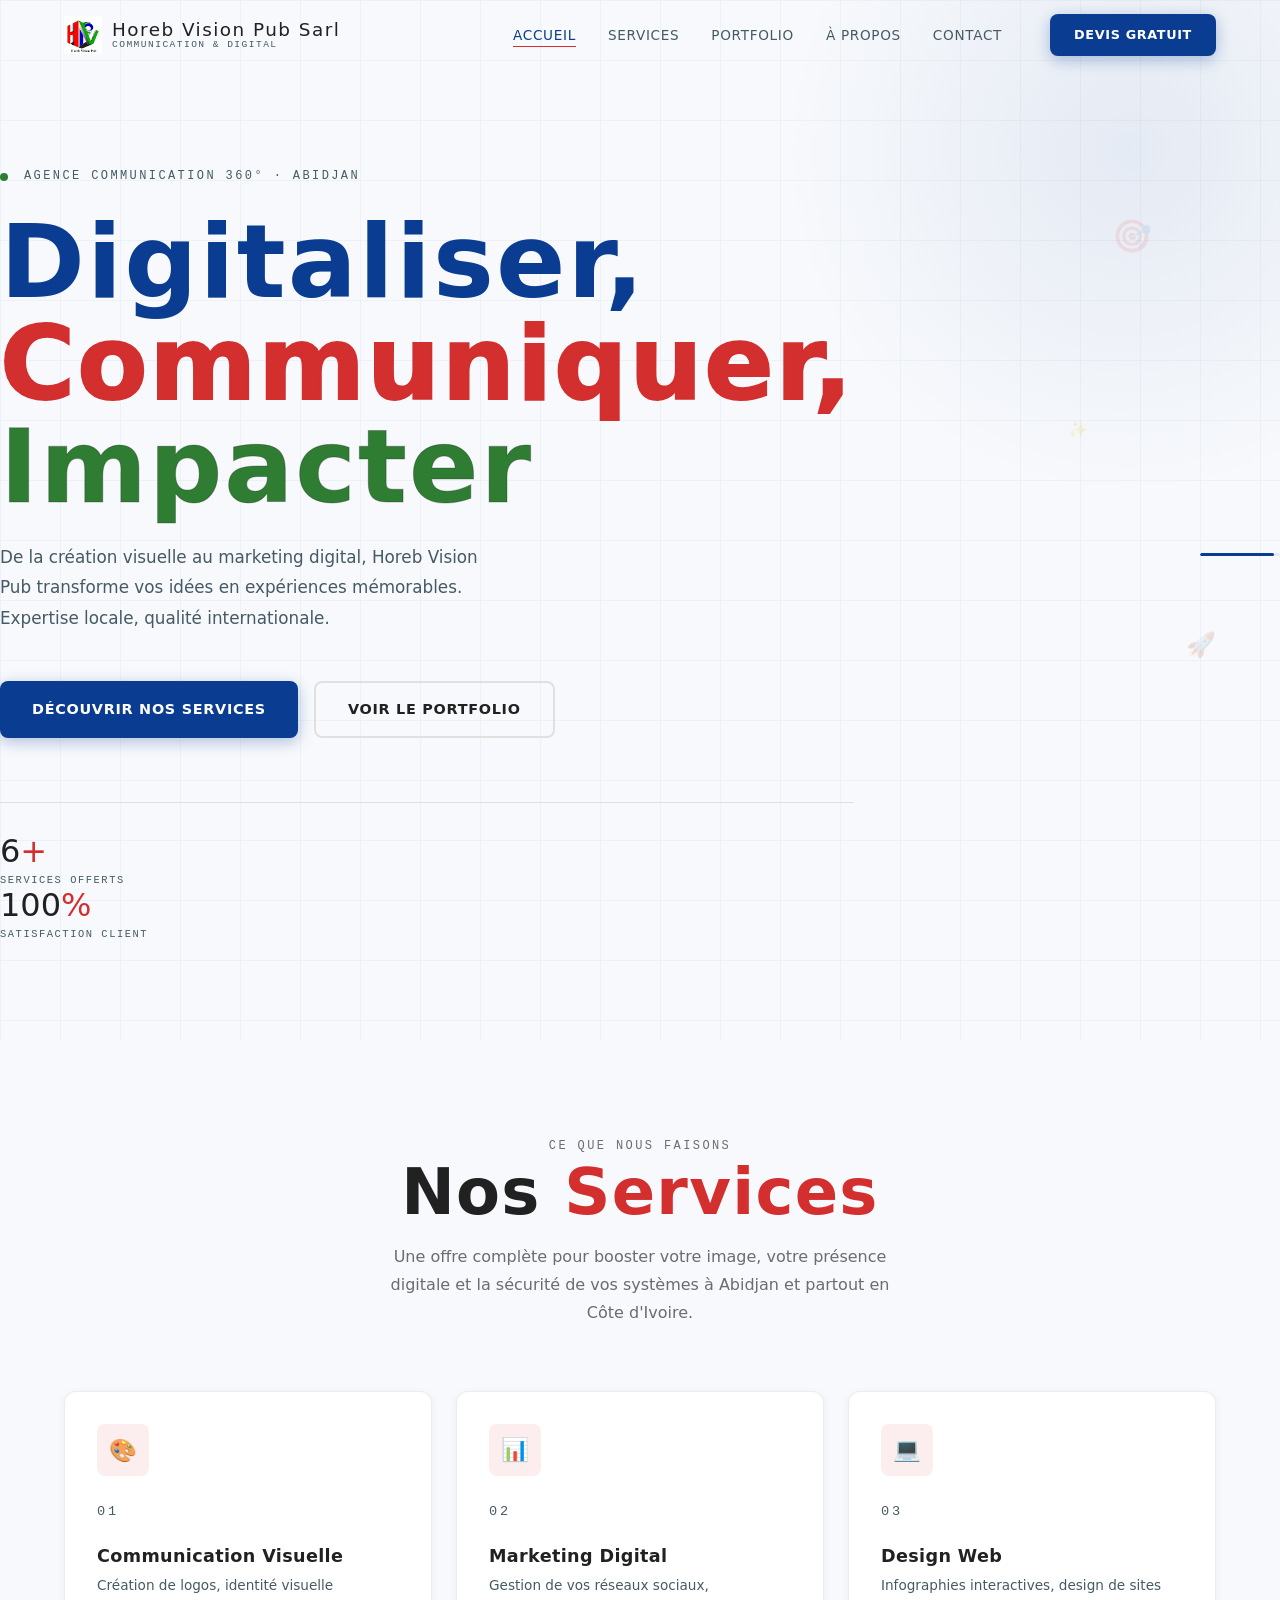
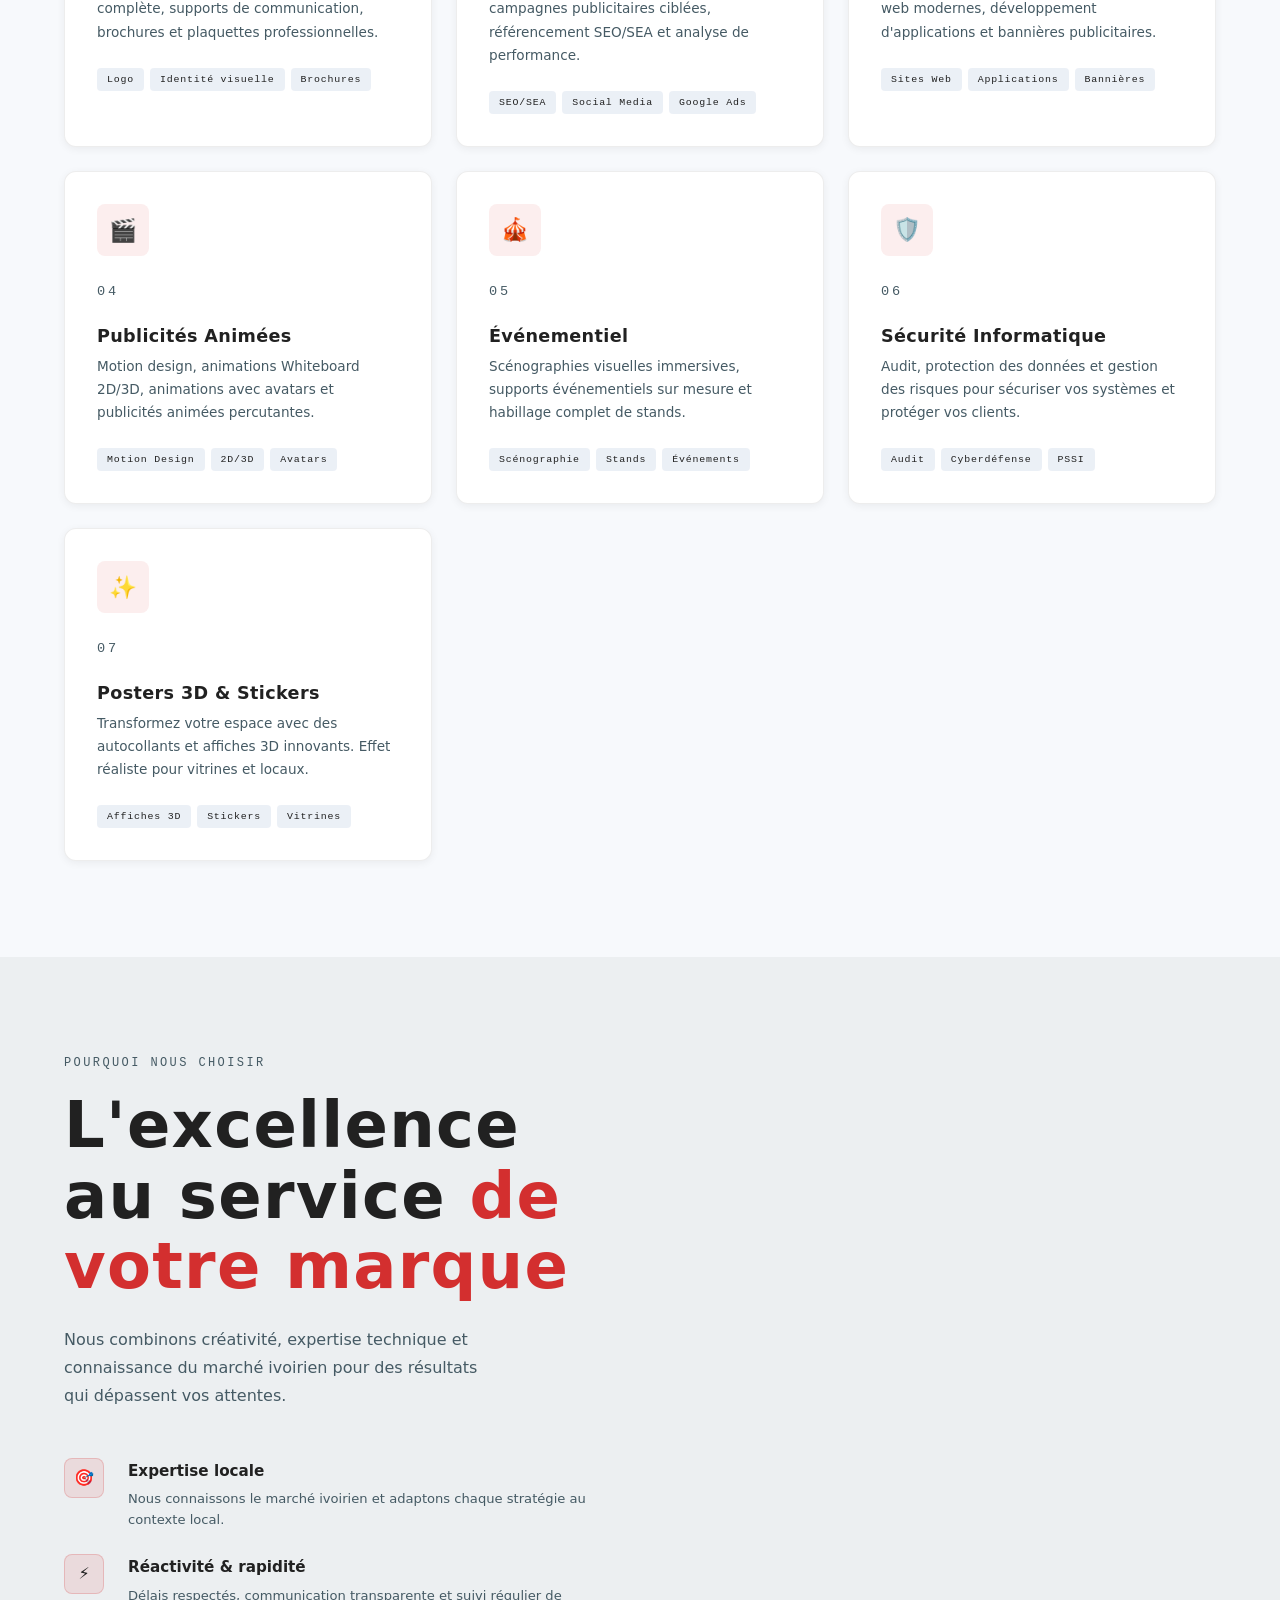
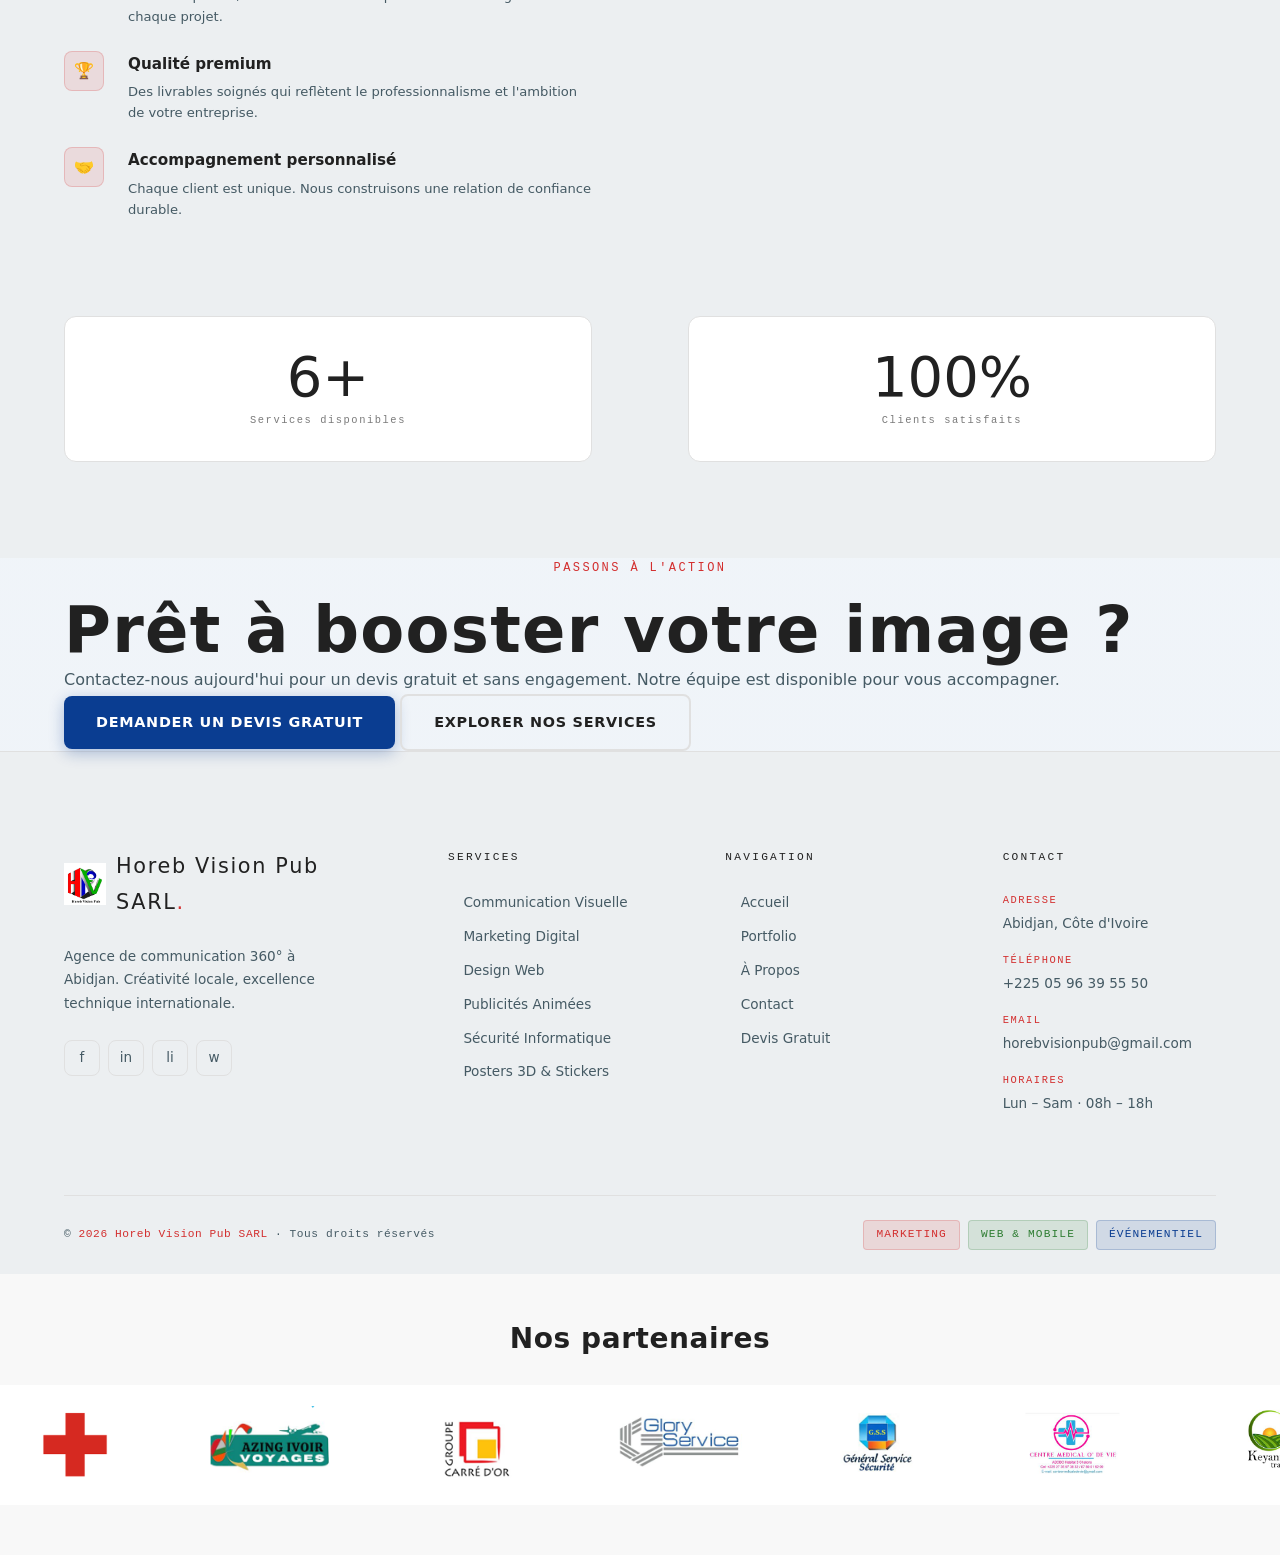
==== commit 5e4ef562: "ajout de media et nouvelle typo" ====
--- a/index.html
+++ b/index.html
@@ -5,7 +5,6 @@
   <meta name="viewport" content="width=device-width, initial-scale=1.0">
   <title>Horeb Vision Pub — Communication & Digital · Abidjan</title>
   <meta name="description" content="Agence de communication 360° à Abidjan. Marketing digital, design web, communication visuelle, publicités animées et bien plus.">
-  <link href="https://fonts.googleapis.com/css2?family=Bebas+Neue&family=Outfit:wght@300;400;500;600;700;900&family=DM+Mono:wght@400;500&display=swap" rel="stylesheet">
   <style>
 /* ============================================
    VARIABLES CSS — HOREB VISION PUB
@@ -41,9 +40,9 @@
   --hvp-gradient-tri:   linear-gradient(135deg, rgba(46,125,50,.3), rgba(10,61,145,.3), rgba(211,47,47,.3));
 
   /* ── TYPOGRAPHIE ── */
-  --font-display: 'Bebas Neue', sans-serif;   /* Titres grands, headers */
-  --font-body:    'Outfit', sans-serif;        /* Texte courant */
-  --font-mono:    'DM Mono', monospace;        /* Labels, codes */
+  --font-display: system-ui, -apple-system, BlinkMacSystemFont, "Segoe UI", sans-serif;   /* Titres grands, headers */
+  --font-body:    system-ui, -apple-system, BlinkMacSystemFont, "Segoe UI", sans-serif;   /* Texte courant */
+  --font-mono:    ui-monospace, SFMono-Regular, Menlo, Monaco, Consolas, "Liberation Mono", "Courier New", monospace;   /* Labels, codes */
 
   /* ── ESPACEMENTS (grille de 8px) ── */
   --space-xs:   8px;
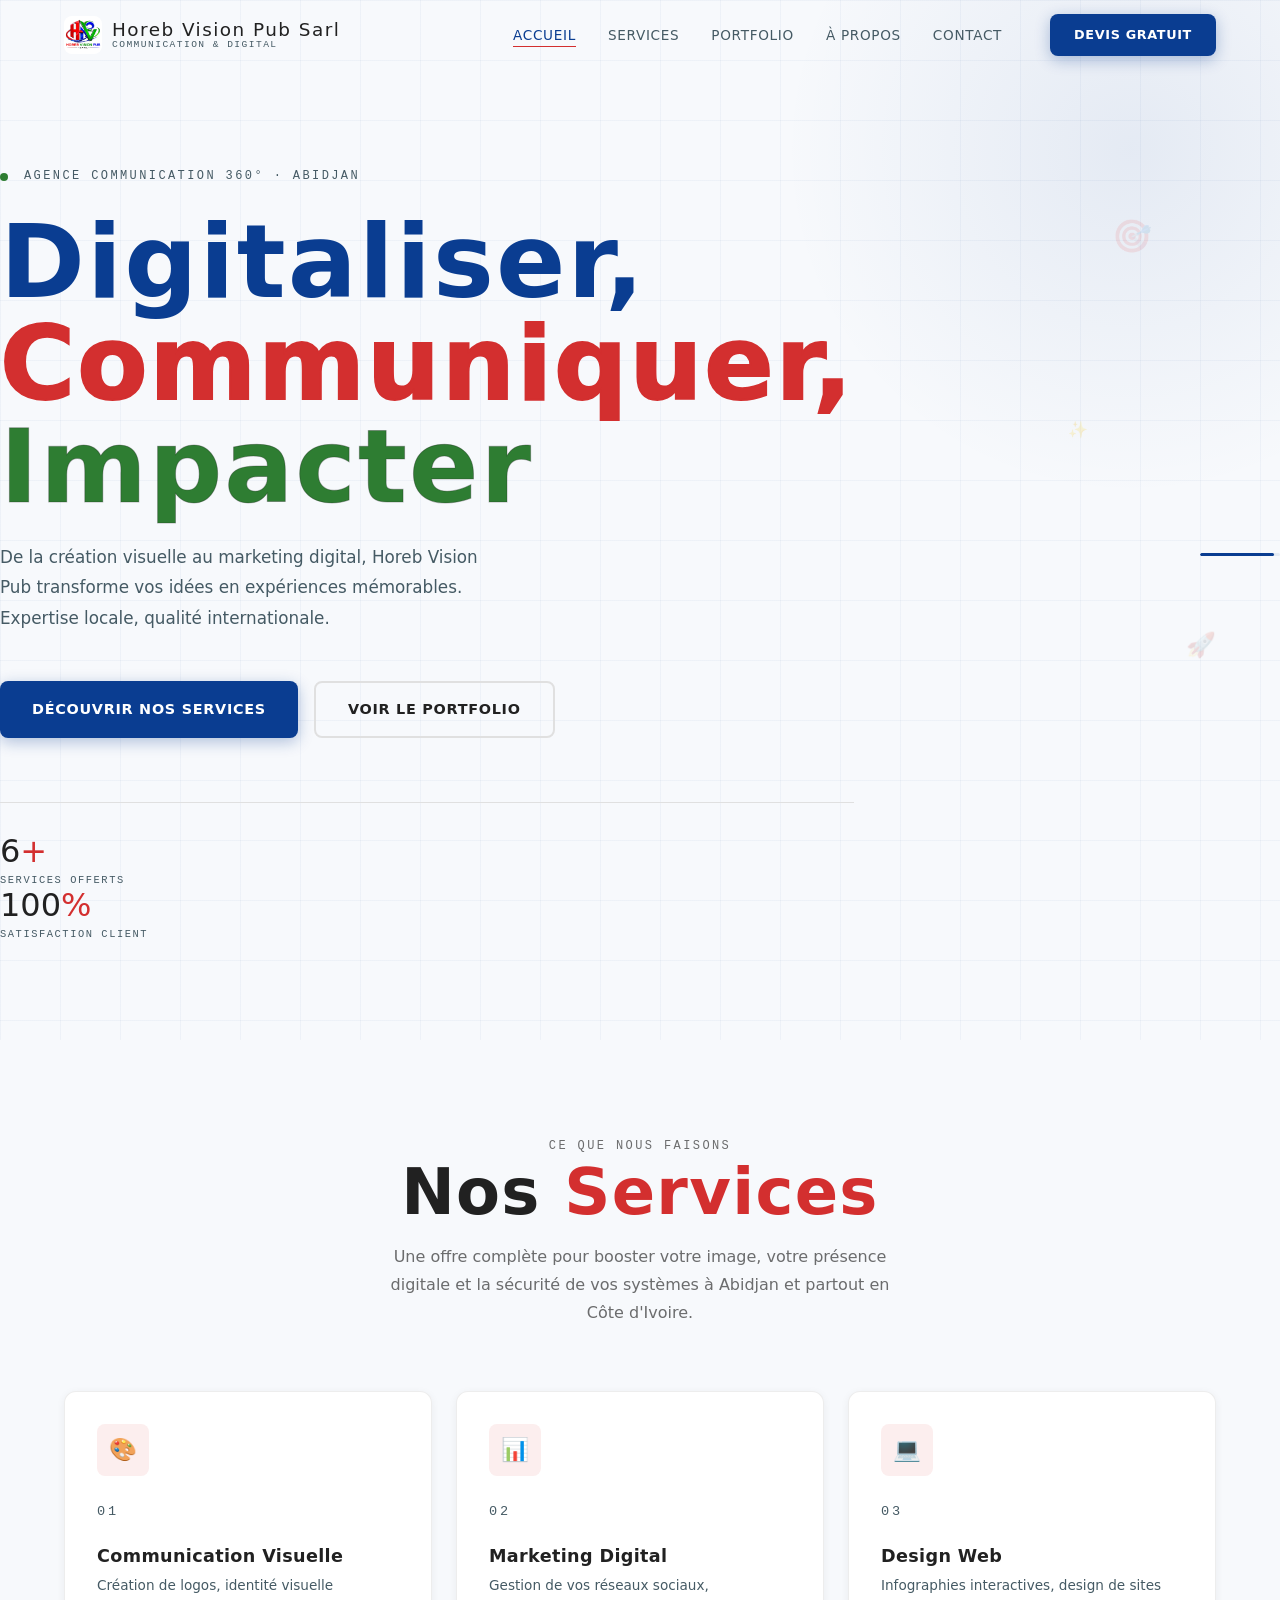
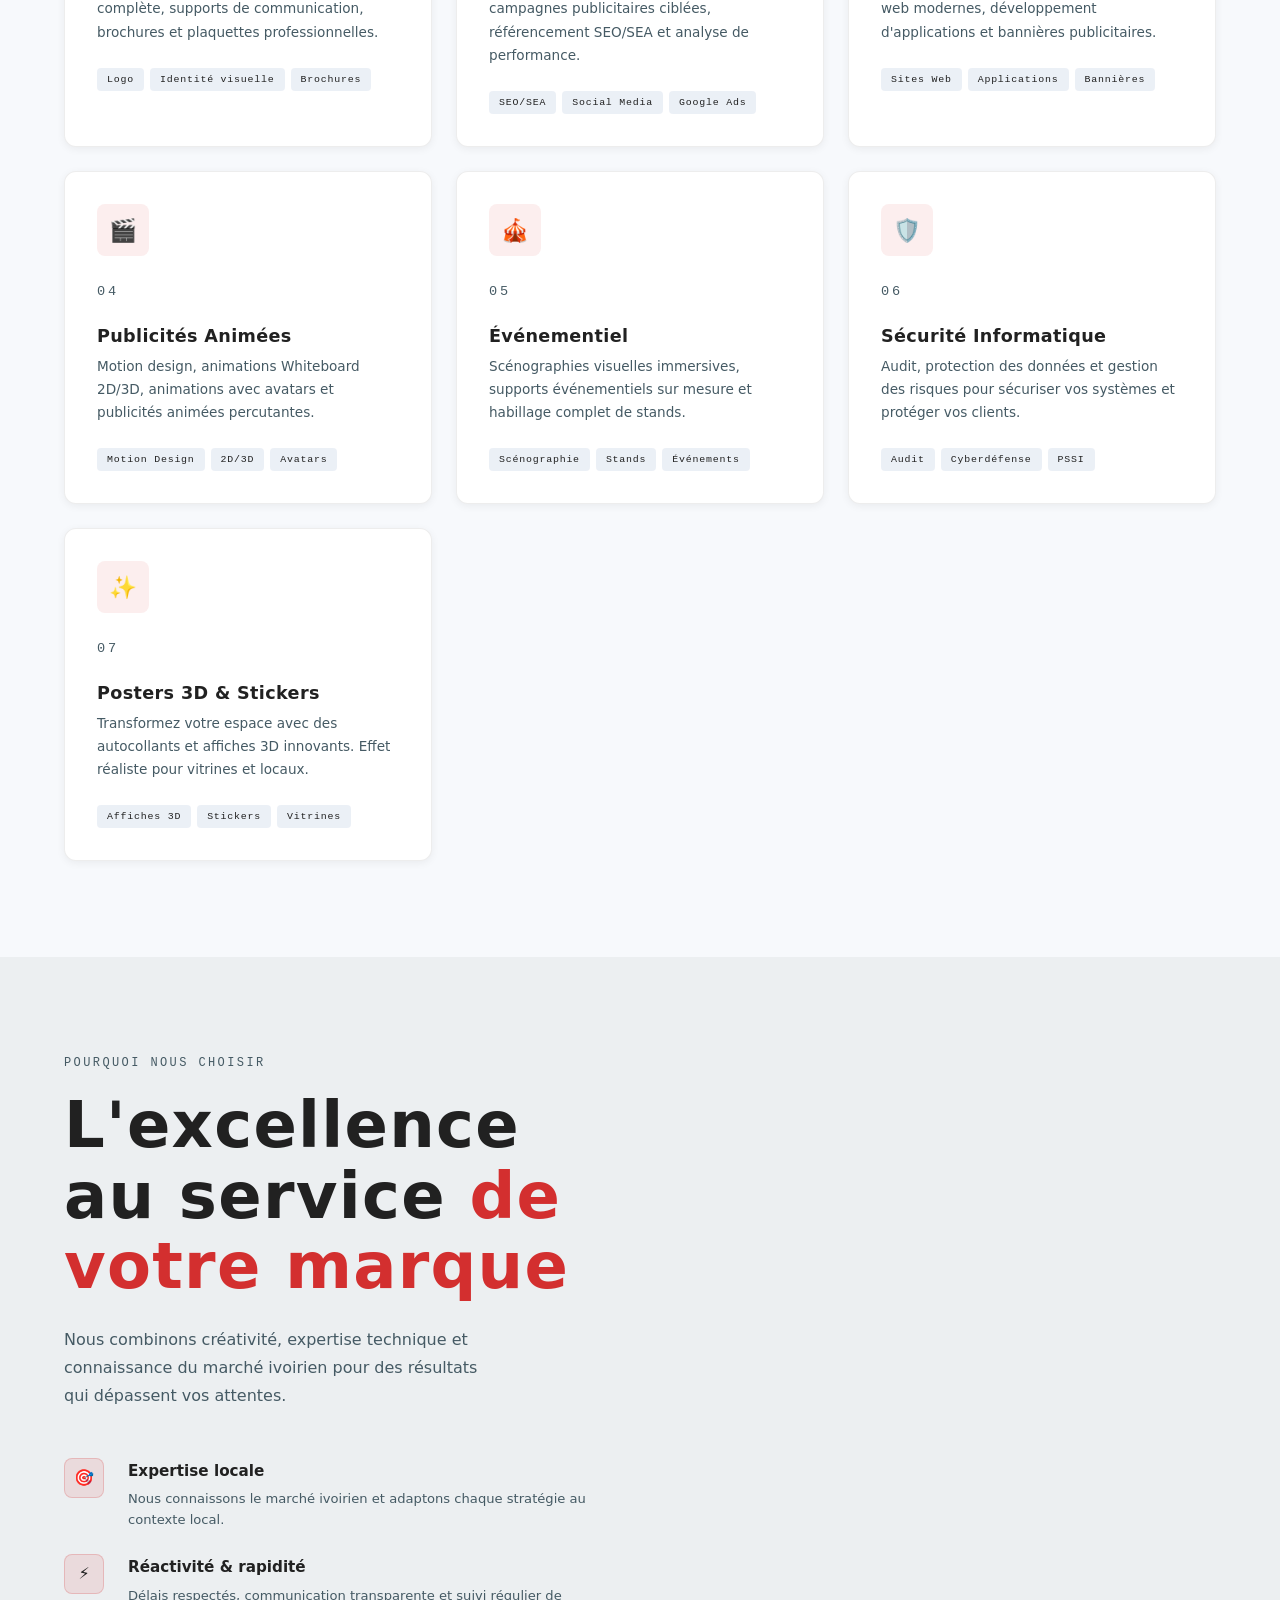
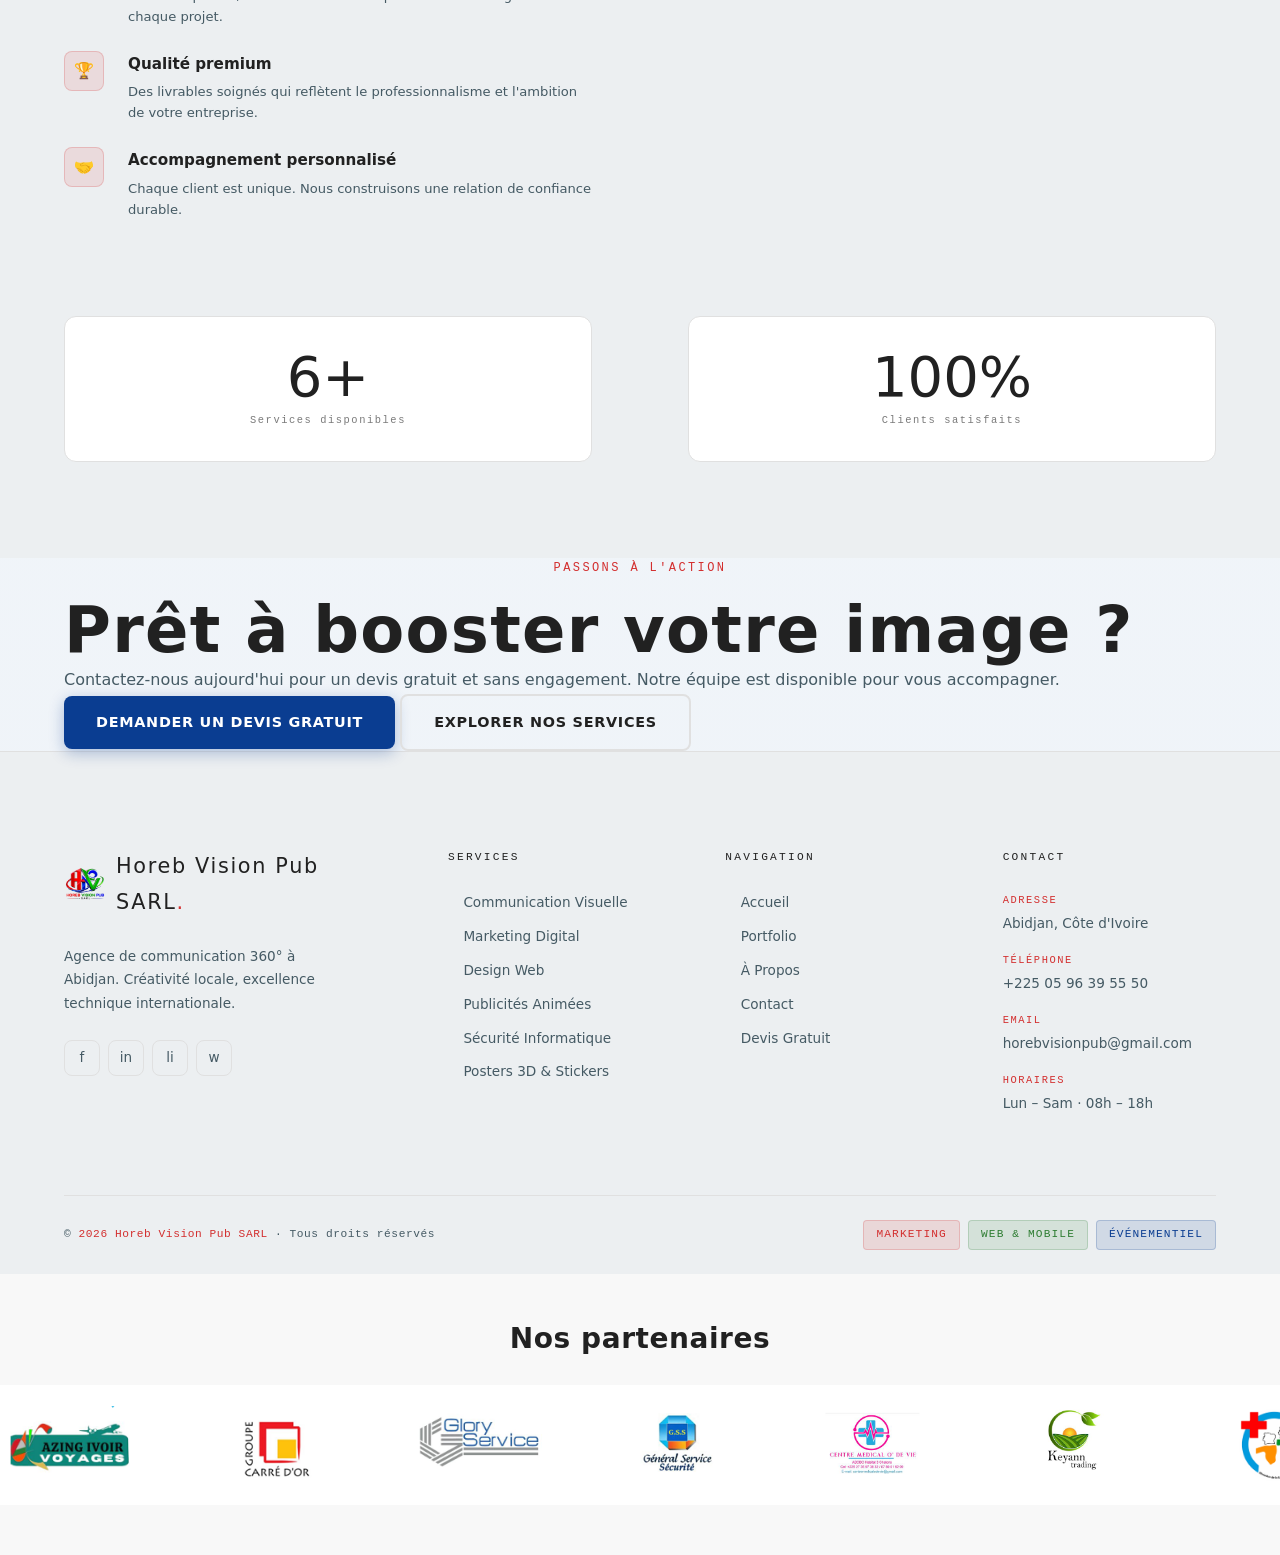
==== commit 9e9d1ec0: "ajout du personnel et fonctionnalité contacte mis à jour" ====
--- a/index.html
+++ b/index.html
@@ -693,7 +693,7 @@
 .navbar-logo-icon {
   width: 38px;
   height: 38px;
-  background: var(--primary);
+  background:white;
   border-radius: var(--radius-md);
   display: flex;
   align-items: center;
@@ -789,6 +789,7 @@
   cursor: pointer;
   background: none;
   border: none;
+  z-index: 1001;
 }
 
 .navbar-burger span {
@@ -830,6 +831,7 @@
   transform: translateY(-10px);
   opacity: 0;
   transition: all var(--transition-base);
+  z-index: 1000;
 }
 
 .navbar-mobile.open {
@@ -901,7 +903,7 @@
 .footer-logo-icon {
   width: 42px;
   height: 42px;
-  background: var(--primary);
+  background: none;
   border-radius: var(--radius-md);
   display: flex;
   align-items: center;
@@ -1769,7 +1771,7 @@
 <nav class="navbar">
   <div class="container navbar-inner">
     <a href="index.html" class="navbar-logo">
-      <div class="navbar-logo-icon"><img src="WhatsApp Image 2026-05-04 at 12.22.53.jpeg" alt=""></div>
+      <div class="navbar-logo-icon"><img src="logohoreb.png" alt=""></div>
       <div class="navbar-logo-text">
         <span class="navbar-logo-name">Horeb Vision Pub Sarl</span>
         <span class="navbar-logo-sub">Communication & Digital</span>
@@ -1785,7 +1787,7 @@
       </ul>
       <a href="contact.html" class="btn btn-primary navbar-cta">Devis Gratuit</a>
     </div>
-    <button class="navbar-burger" aria-label="Ouvrir le menu">
+    <button type="button" class="navbar-burger" aria-label="Ouvrir le menu" aria-expanded="false">
       <span></span><span></span><span></span>
     </button>
   </div>
@@ -2001,7 +2003,7 @@
     <div class="footer-top">
       <div class="footer-brand-col">
         <div class="footer-logo">
-          <div class="footer-logo-icon"><img src="WhatsApp Image 2026-05-04 at 12.22.53.jpeg" alt=""></div>
+          <div class="footer-logo-icon"><img src="logohoreb.png" alt=""></div>
           <div class="footer-logo-name">Horeb Vision Pub SARL<span>.</span></div>
         </div>
         <p class="footer-desc">Agence de communication 360° à Abidjan. Créativité locale, excellence technique internationale.</p>
@@ -2068,7 +2070,6 @@
   <div class="sponsor-slider">
     <div class="sponsor-track">
       <!-- Logos (1ère fois) -->
-      <img src="croix_rouge.png" alt="Sponsor 1">
       <img src="azing_ivoire_voyage.png" alt="Sponsor 2">
       <img src="groupe_carré_d'or.png" alt="Sponsor 3">
       <img src="glory_service.png" alt="Sponsor 4">
@@ -2078,7 +2079,6 @@
       <img src="ivoire_santé.png" alt="">
 
       <!-- Logos (copie pour boucle infinie) -->
-      <img src="croix_rouge.png" alt="Sponsor 1">
       <img src="azing_ivoire_voyage.png" alt="Sponsor 2">
       <img src="groupe_carré_d'or.png" alt="Sponsor 3">
       <img src="glory_service.png" alt="Sponsor 4">
@@ -2131,6 +2131,7 @@
     burger.addEventListener('click', () => {
       burger.classList.toggle('open');
       mobileMenu.classList.toggle('open');
+      burger.setAttribute('aria-expanded', burger.classList.contains('open'));
     });
 
     // Fermer le menu si on clique sur un lien
@@ -2139,6 +2140,7 @@
       link.addEventListener('click', () => {
         burger.classList.remove('open');
         mobileMenu.classList.remove('open');
+        burger.setAttribute('aria-expanded', 'false');
       });
     });
   }
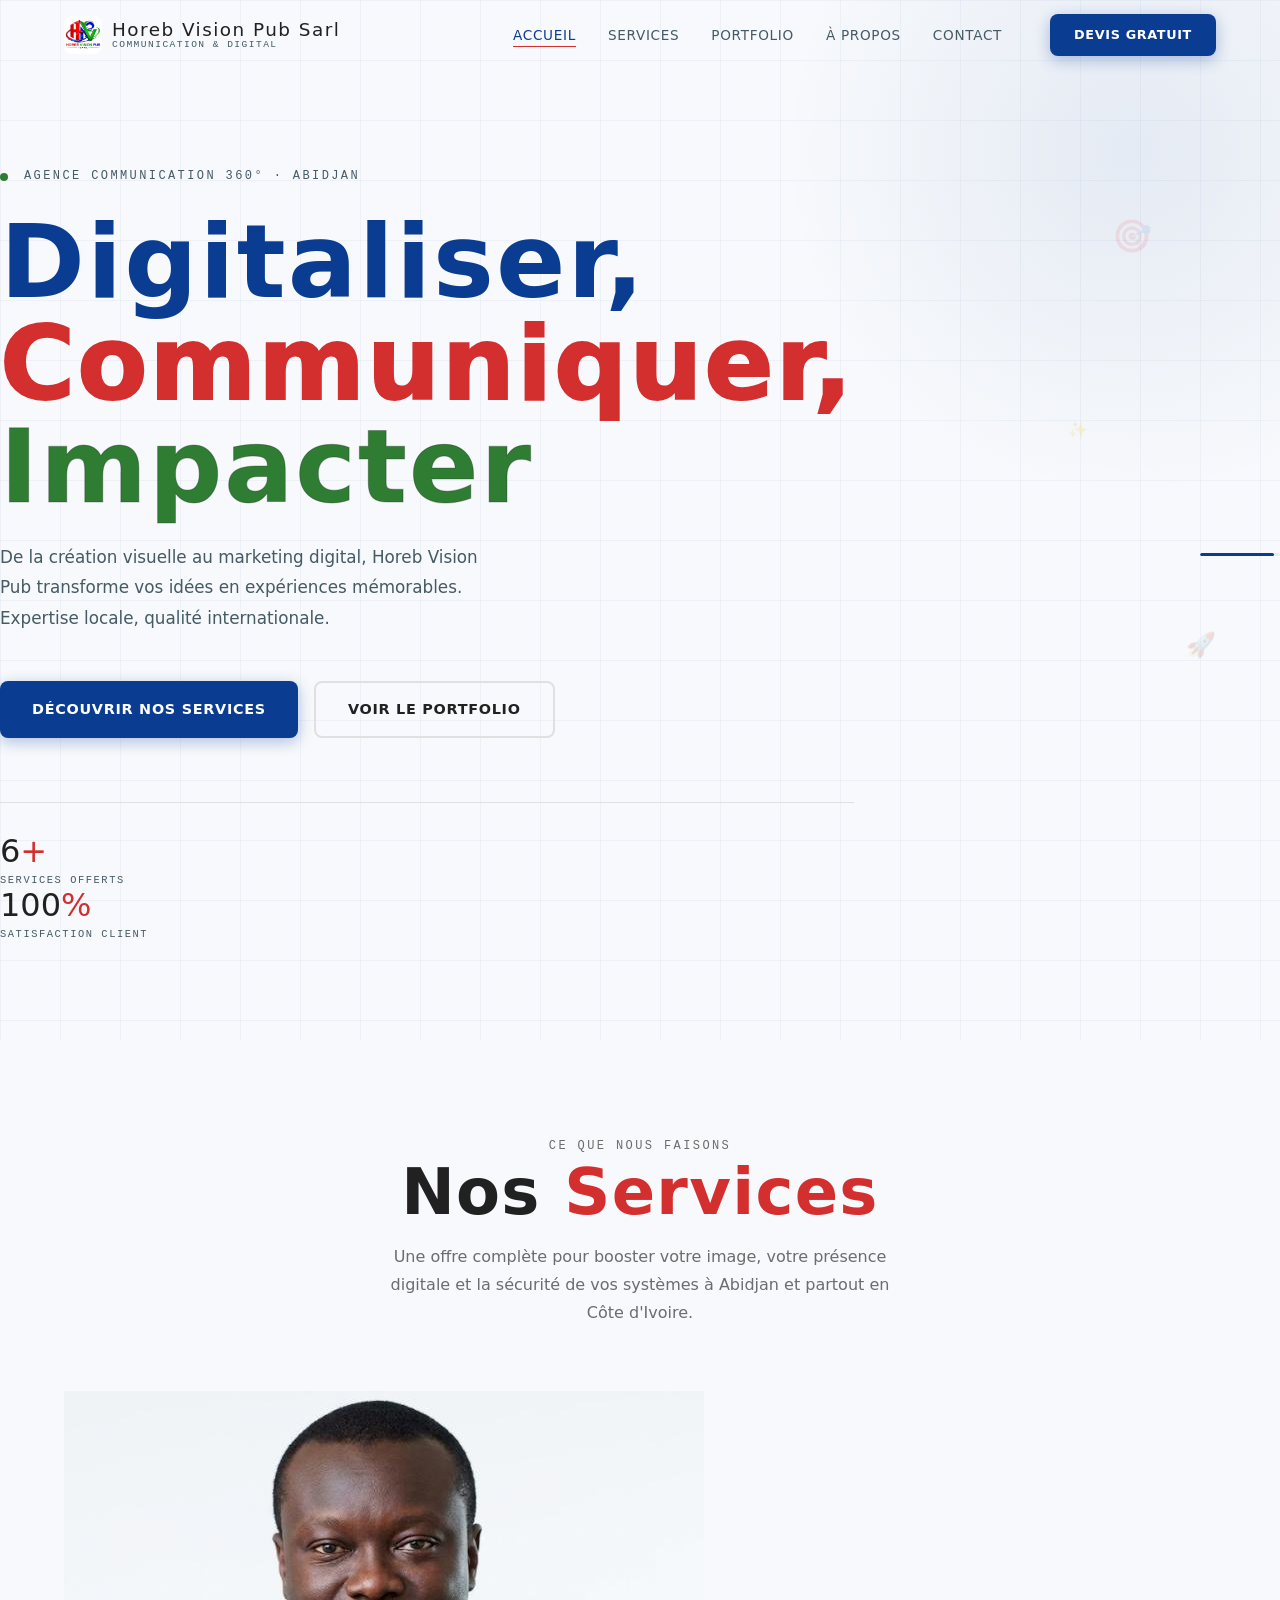
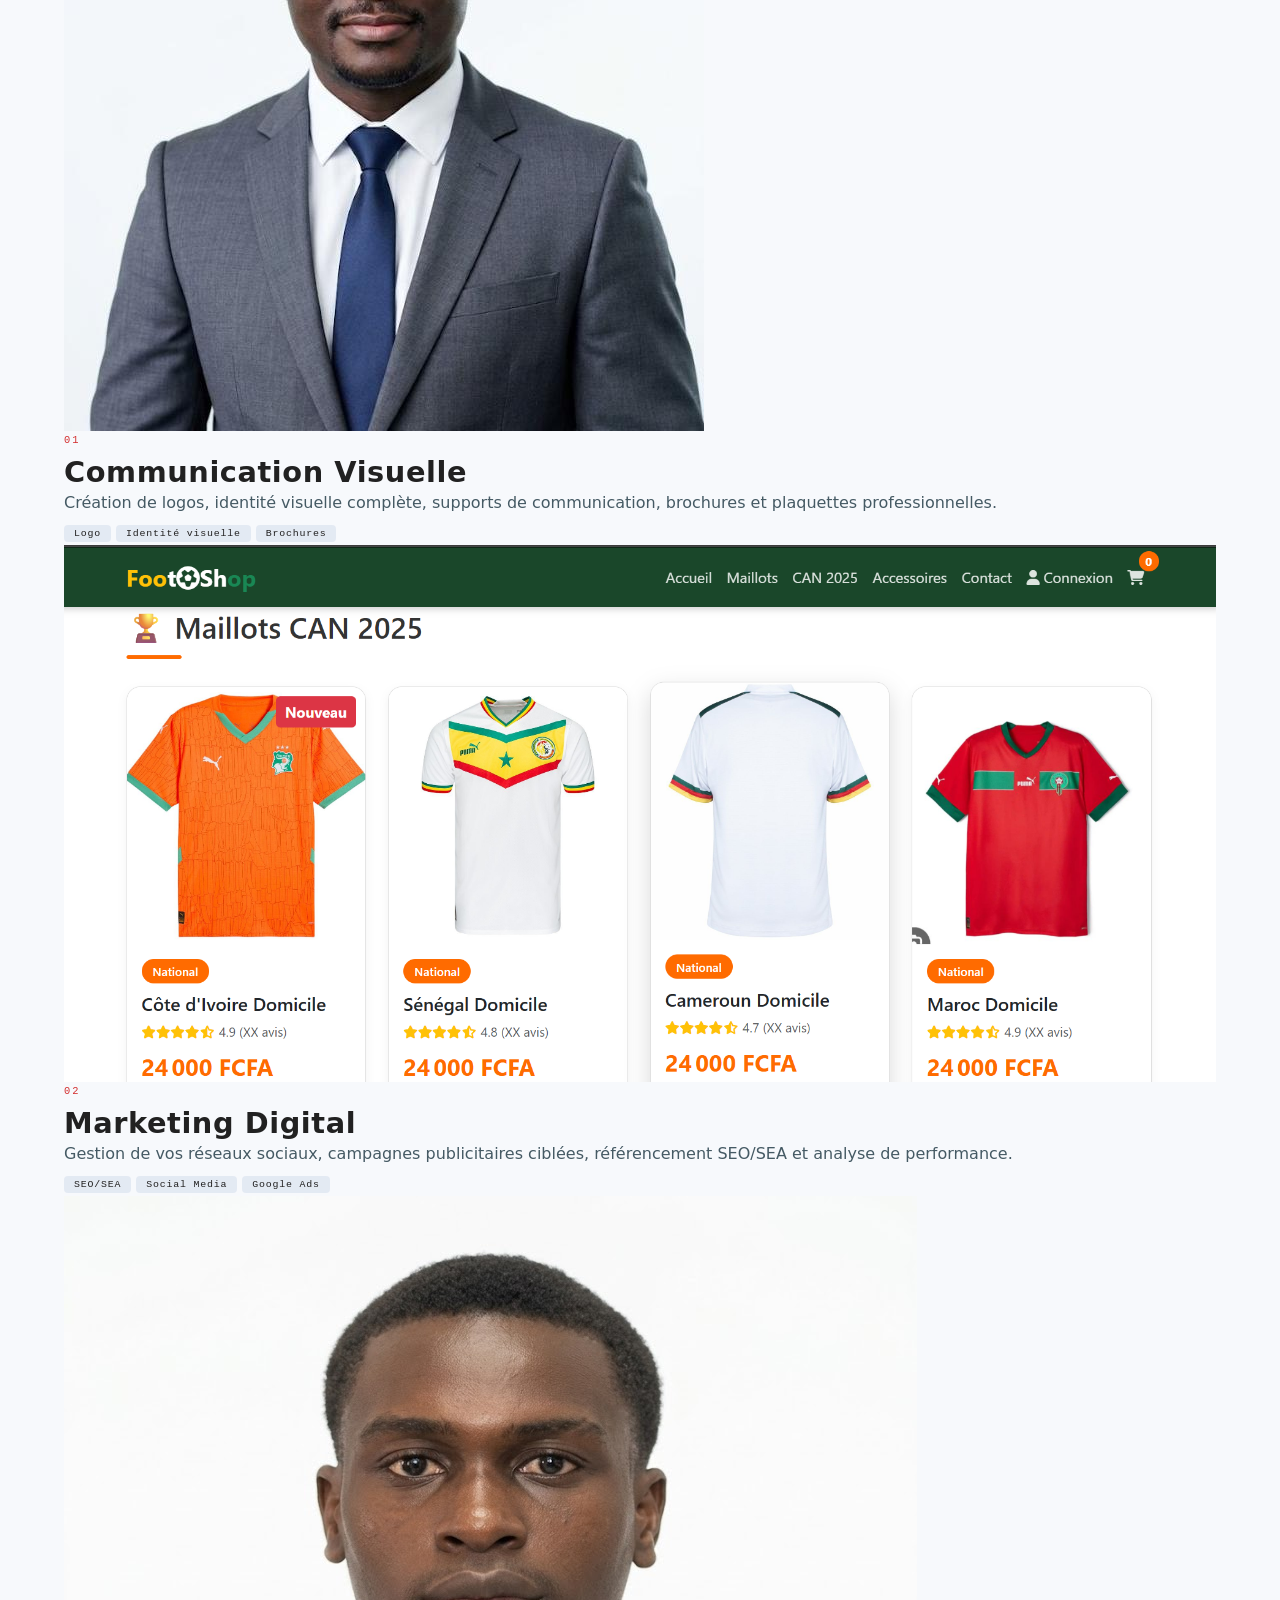
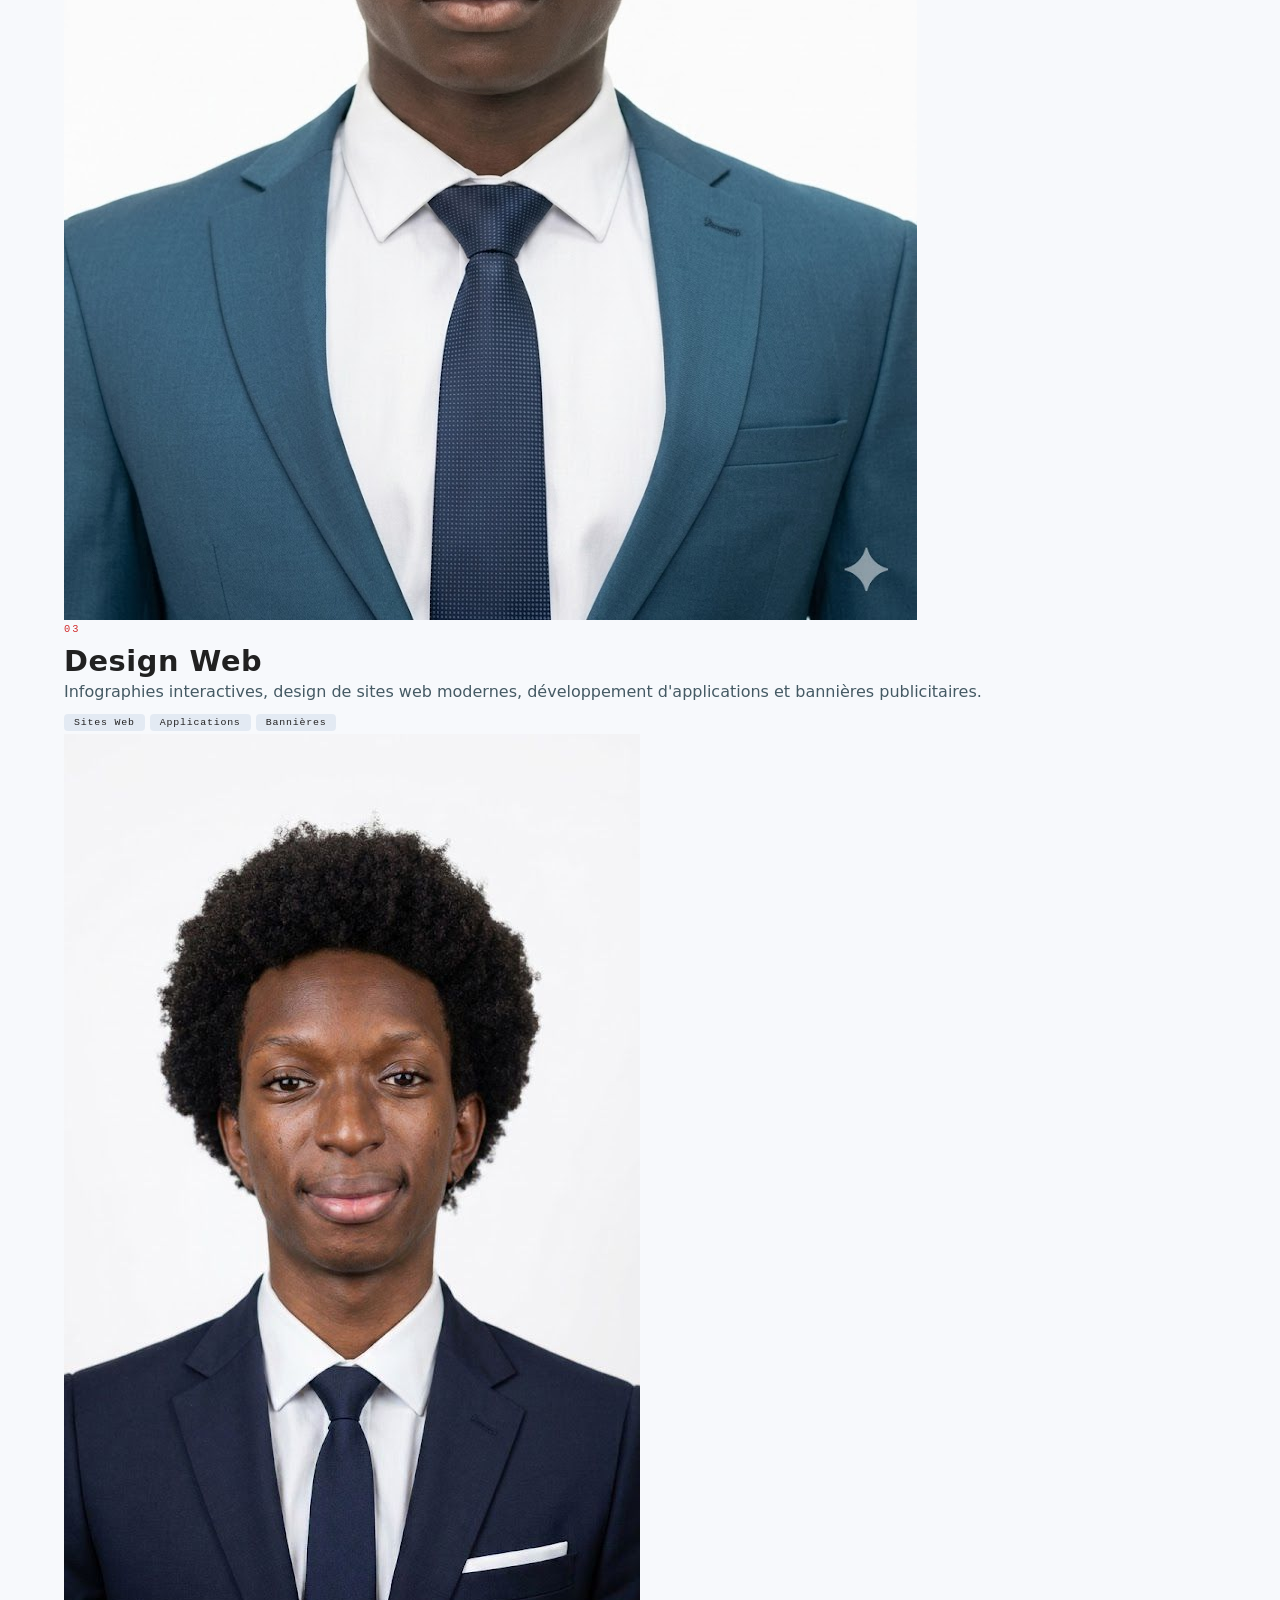
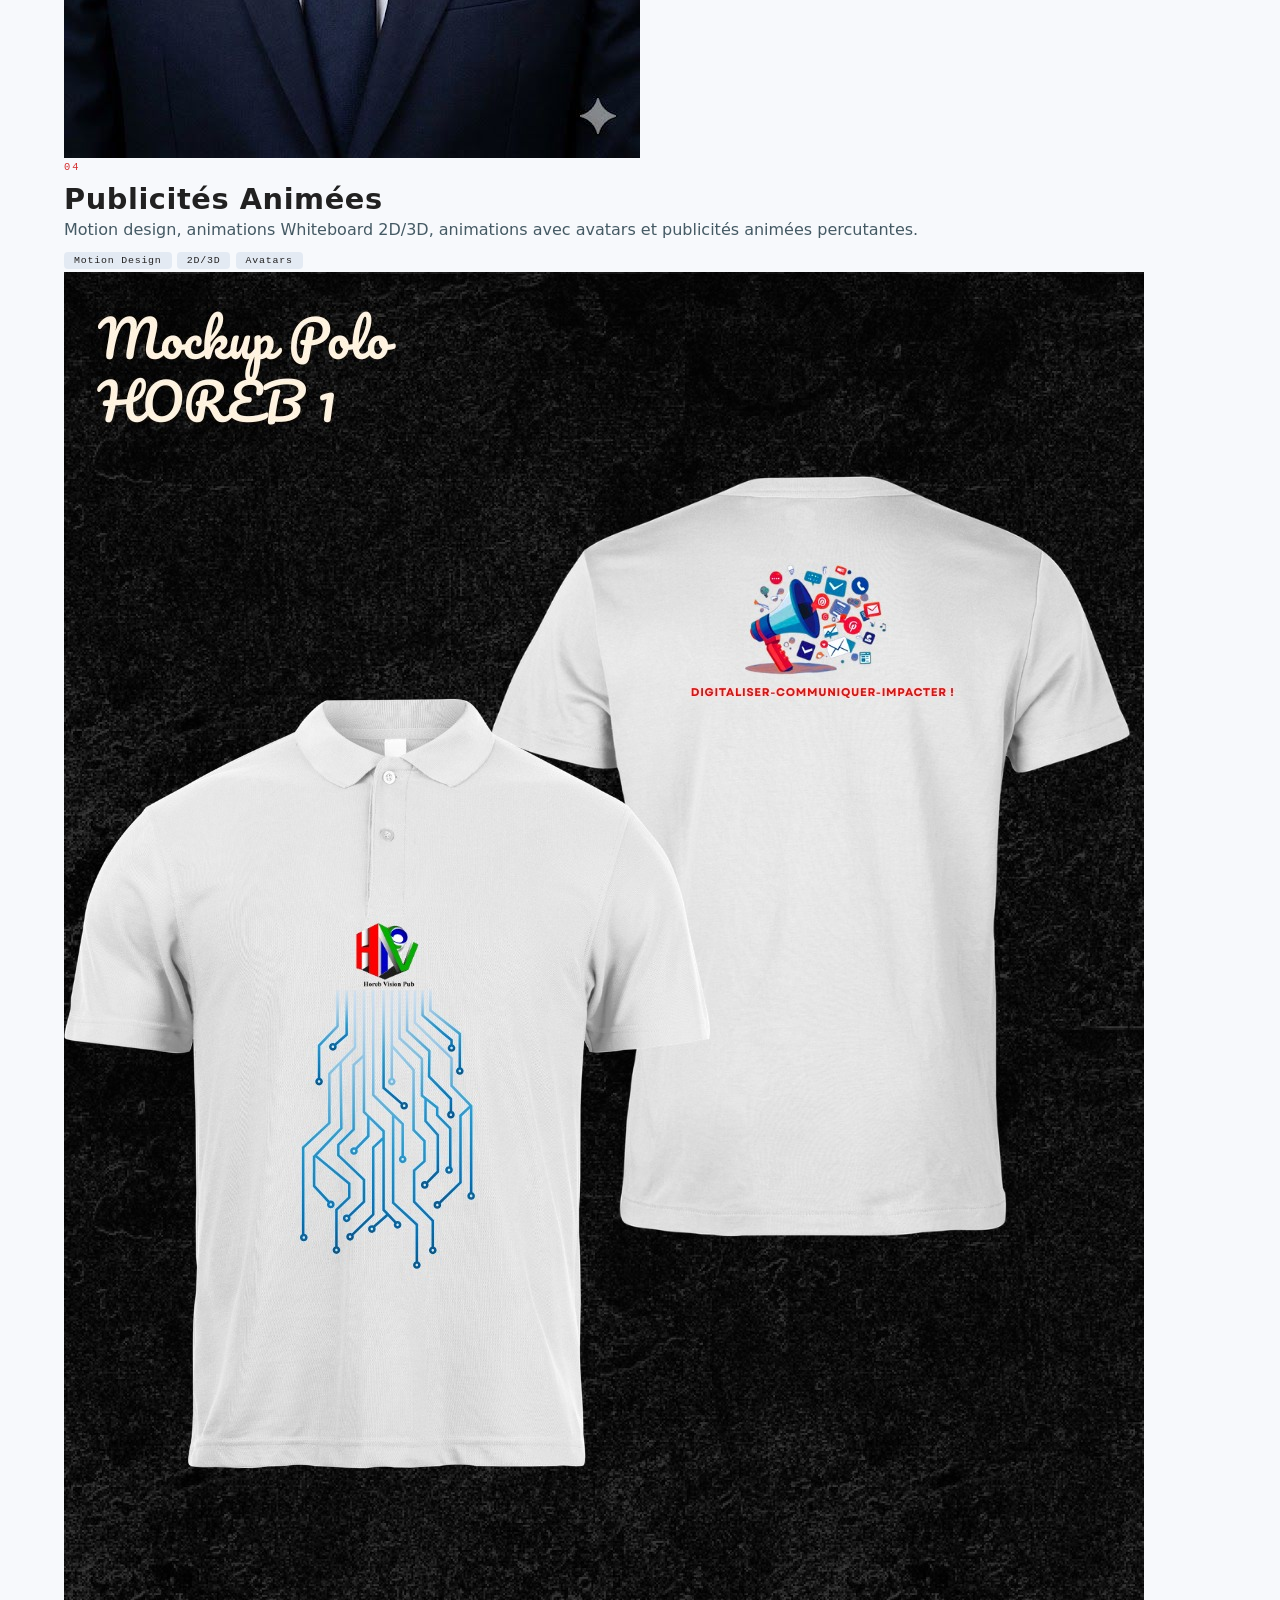
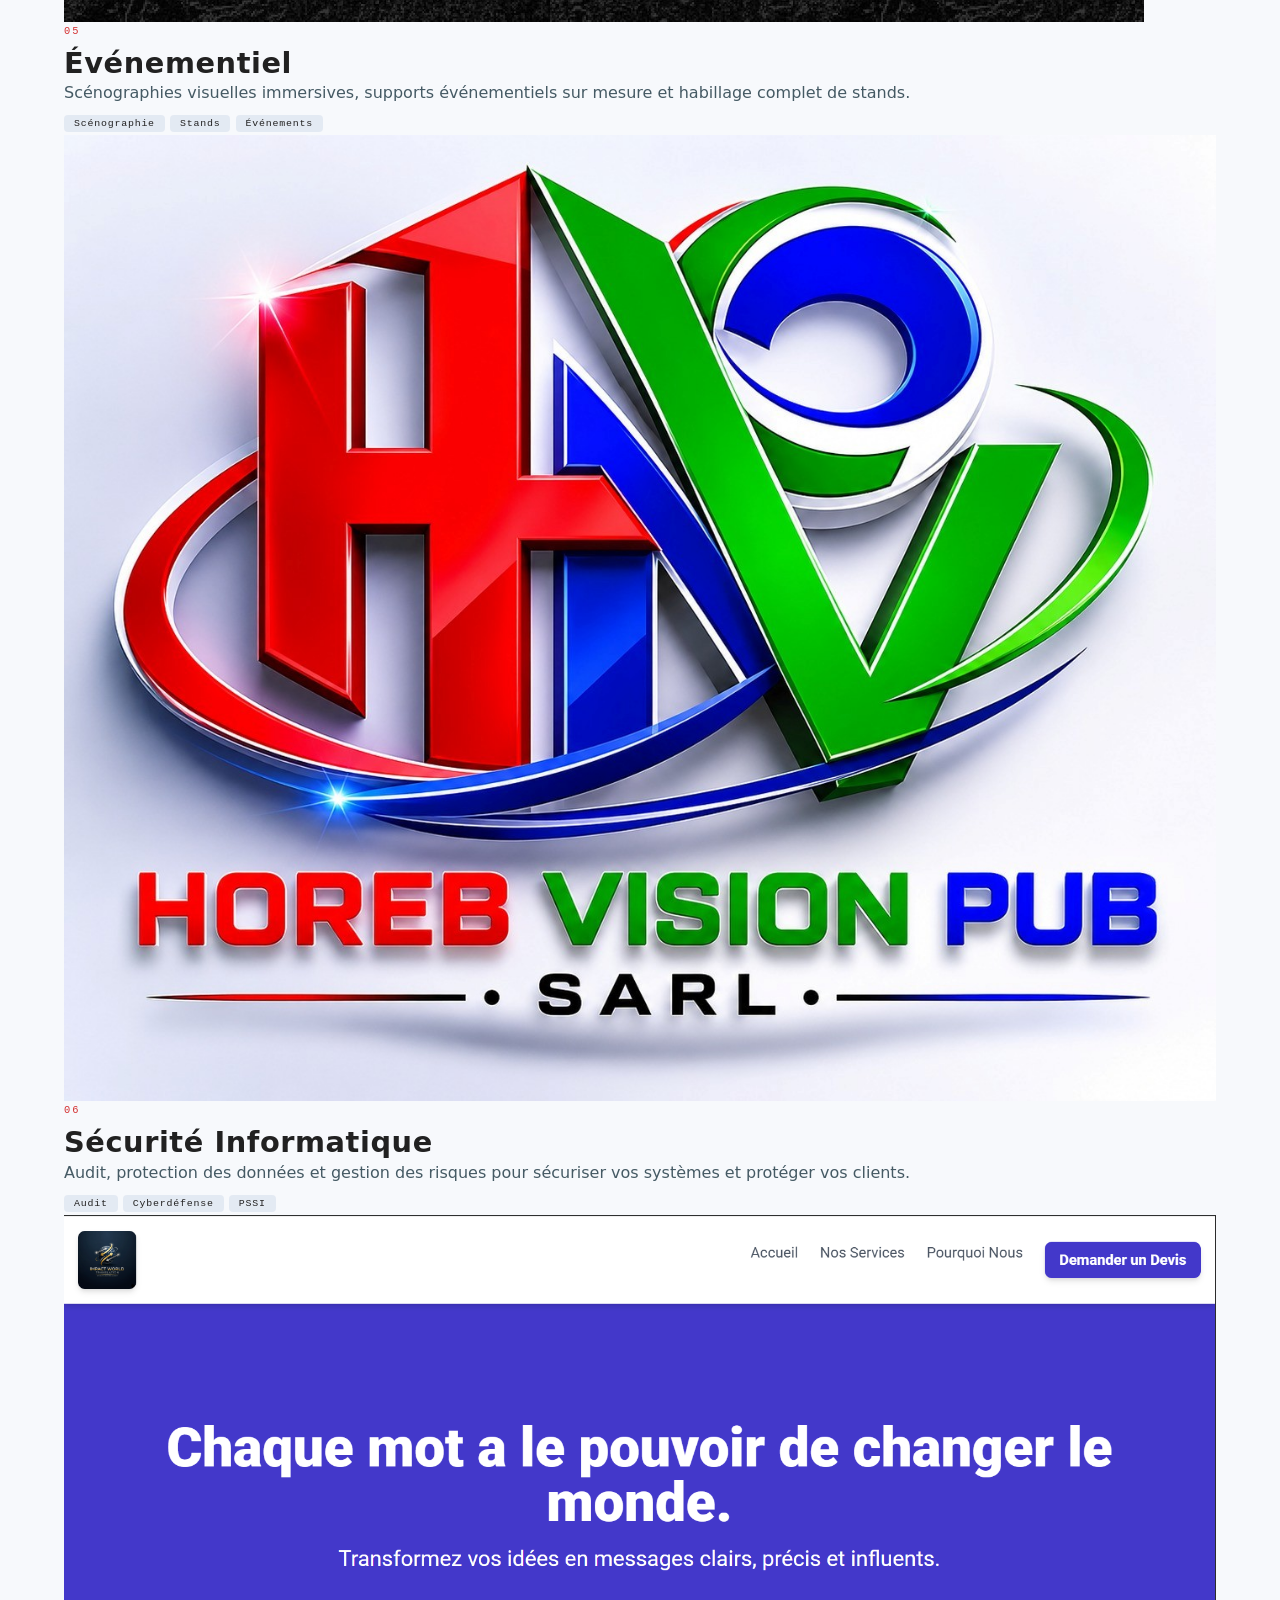
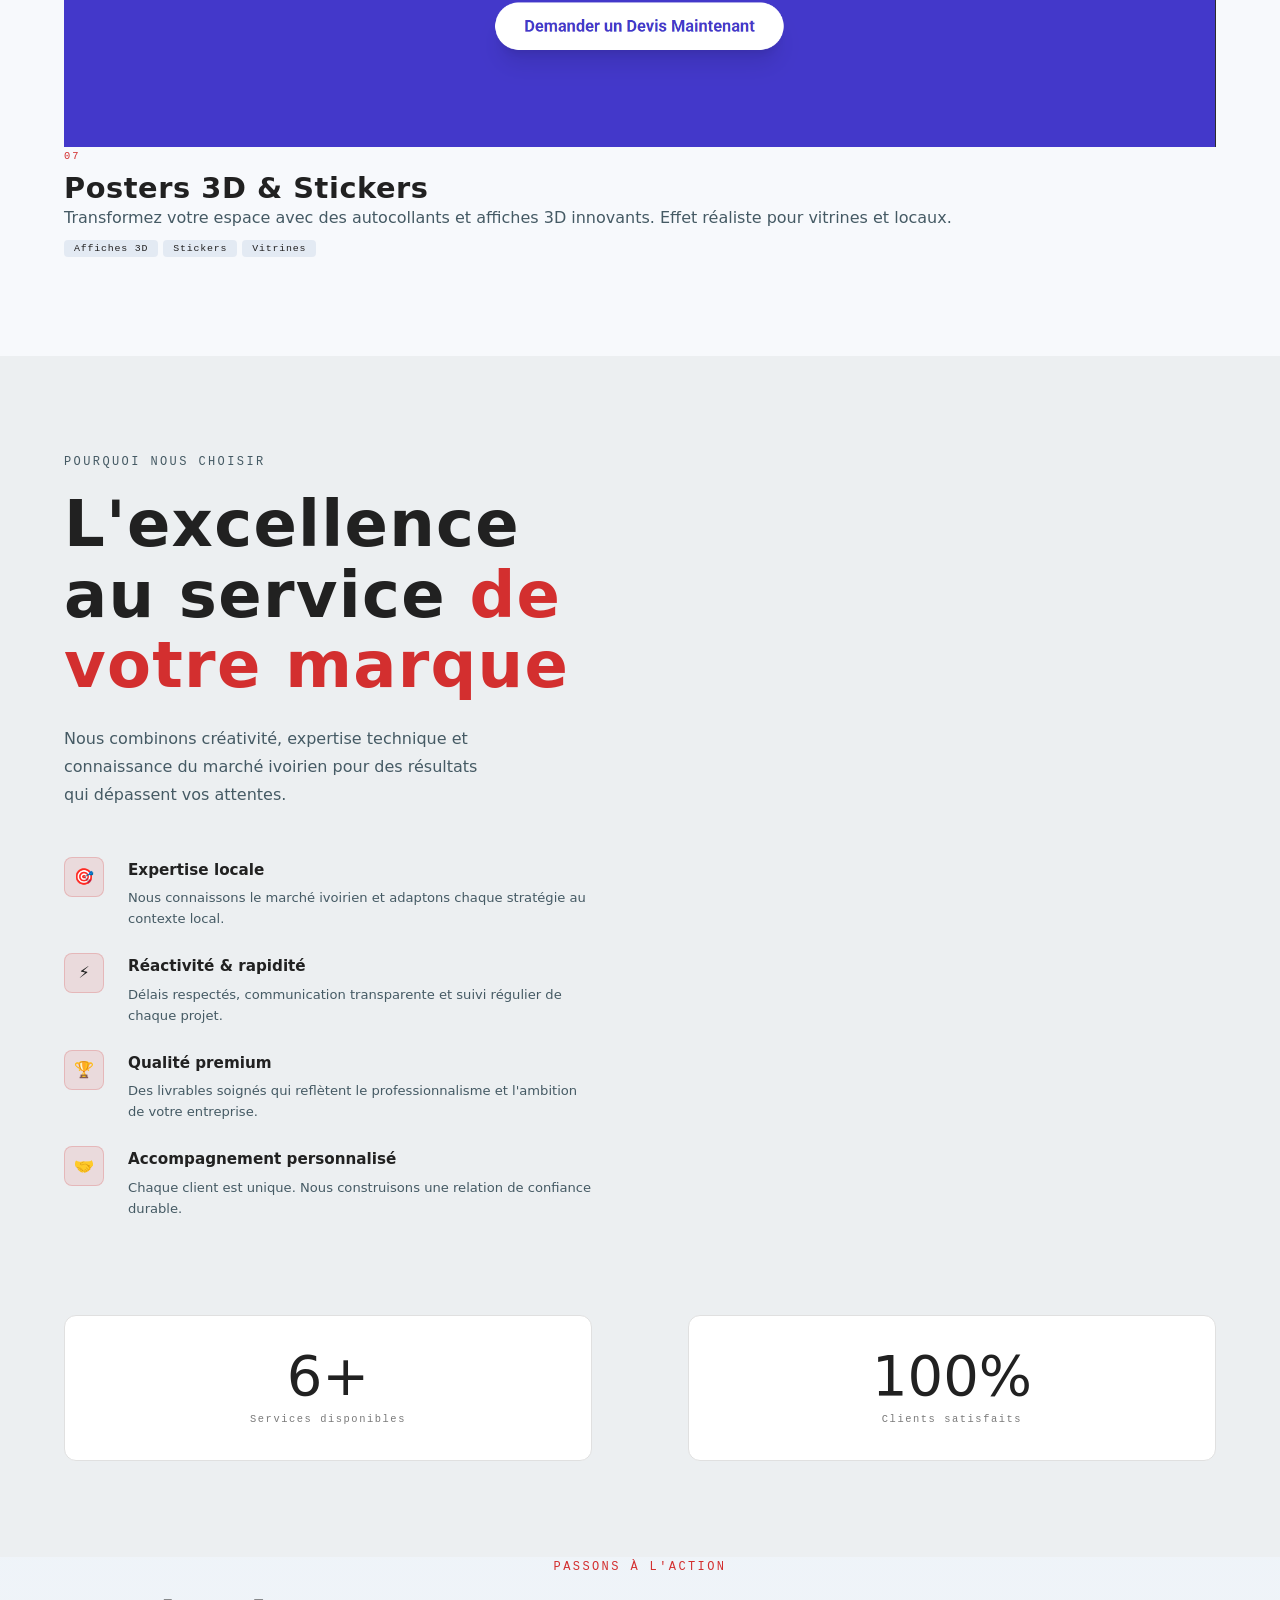
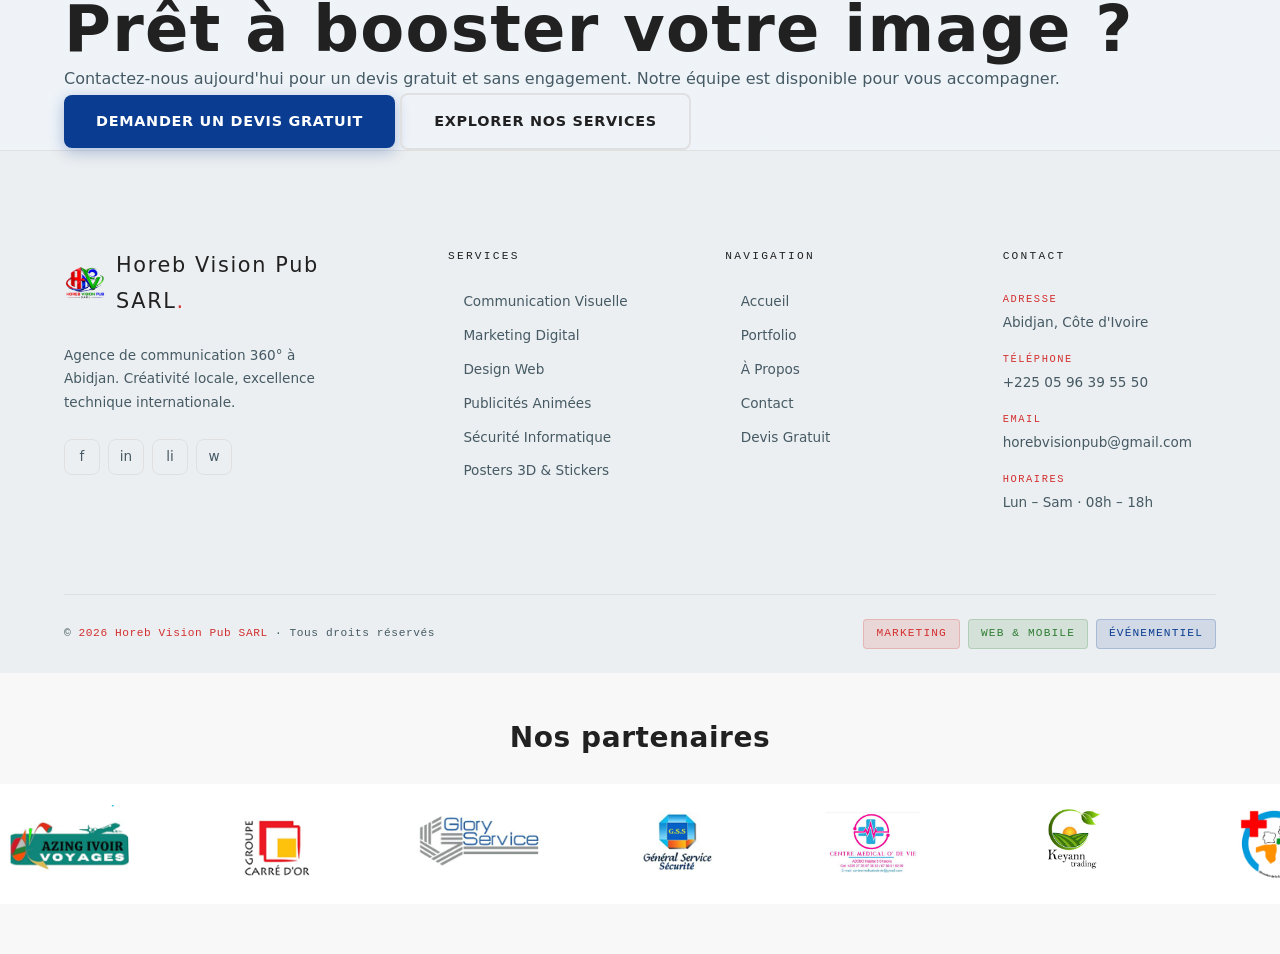
==== commit b09bda18: "feat: réorganisation section services en alternance image/texte" ====
--- a/index.html
+++ b/index.html
@@ -1852,82 +1852,123 @@
       <h2>Nos <span class="text-secondary">Services</span></h2>
       <p>Une offre complète pour booster votre image, votre présence digitale et la sécurité de vos systèmes à Abidjan et partout en Côte d'Ivoire.</p>
     </div>
-    <div class="services-grid">
-      <div class="service-card" data-animate>
-        <div class="service-card-icon">🎨</div>
-        <p class="service-card-number">01</p>
-        <h3>Communication Visuelle</h3>
-        <p>Création de logos, identité visuelle complète, supports de communication, brochures et plaquettes professionnelles.</p>
-        <div class="service-card-tags">
-          <span class="service-tag">Logo</span>
-          <span class="service-tag">Identité visuelle</span>
-          <span class="service-tag">Brochures</span>
+    <div class="services-grid-alternating">
+      <!-- Service 01 -->
+      <div class="service-row" data-animate>
+        <div class="service-image">
+          <img src="medias/chefdeprojet.png" alt="Communication Visuelle">
+        </div>
+        <div class="service-content">
+          <p class="service-card-number">01</p>
+          <h3>Communication Visuelle</h3>
+          <p>Création de logos, identité visuelle complète, supports de communication, brochures et plaquettes professionnelles.</p>
+          <div class="service-tags">
+            <span class="service-tag">Logo</span>
+            <span class="service-tag">Identité visuelle</span>
+            <span class="service-tag">Brochures</span>
+          </div>
         </div>
       </div>
-      <div class="service-card" data-animate>
-        <div class="service-card-icon">📊</div>
-        <p class="service-card-number">02</p>
-        <h3>Marketing Digital</h3>
-        <p>Gestion de vos réseaux sociaux, campagnes publicitaires ciblées, référencement SEO/SEA et analyse de performance.</p>
-        <div class="service-card-tags">
-          <span class="service-tag">SEO/SEA</span>
-          <span class="service-tag">Social Media</span>
-          <span class="service-tag">Google Ads</span>
+
+      <!-- Service 02 -->
+      <div class="service-row" data-animate>
+        <div class="service-image">
+          <img src="medias/e-commerce.png" alt="Marketing Digital">
+        </div>
+        <div class="service-content">
+          <p class="service-card-number">02</p>
+          <h3>Marketing Digital</h3>
+          <p>Gestion de vos réseaux sociaux, campagnes publicitaires ciblées, référencement SEO/SEA et analyse de performance.</p>
+          <div class="service-tags">
+            <span class="service-tag">SEO/SEA</span>
+            <span class="service-tag">Social Media</span>
+            <span class="service-tag">Google Ads</span>
+          </div>
         </div>
       </div>
-      <div class="service-card" data-animate>
-        <div class="service-card-icon">💻</div>
-        <p class="service-card-number">03</p>
-        <h3>Design Web</h3>
-        <p>Infographies interactives, design de sites web modernes, développement d'applications et bannières publicitaires.</p>
-        <div class="service-card-tags">
-          <span class="service-tag">Sites Web</span>
-          <span class="service-tag">Applications</span>
-          <span class="service-tag">Bannières</span>
+
+      <!-- Service 03 -->
+      <div class="service-row" data-animate>
+        <div class="service-image">
+          <img src="medias/developpeur.png" alt="Design Web">
+        </div>
+        <div class="service-content">
+          <p class="service-card-number">03</p>
+          <h3>Design Web</h3>
+          <p>Infographies interactives, design de sites web modernes, développement d'applications et bannières publicitaires.</p>
+          <div class="service-tags">
+            <span class="service-tag">Sites Web</span>
+            <span class="service-tag">Applications</span>
+            <span class="service-tag">Bannières</span>
+          </div>
         </div>
       </div>
-      <div class="service-card" data-animate>
-        <div class="service-card-icon">🎬</div>
-        <p class="service-card-number">04</p>
-        <h3>Publicités Animées</h3>
-        <p>Motion design, animations Whiteboard 2D/3D, animations avec avatars et publicités animées percutantes.</p>
-        <div class="service-card-tags">
-          <span class="service-tag">Motion Design</span>
-          <span class="service-tag">2D/3D</span>
-          <span class="service-tag">Avatars</span>
+
+      <!-- Service 04 -->
+      <div class="service-row" data-animate>
+        <div class="service-image">
+          <img src="medias/motion.jpeg" alt="Publicités Animées">
+        </div>
+        <div class="service-content">
+          <p class="service-card-number">04</p>
+          <h3>Publicités Animées</h3>
+          <p>Motion design, animations Whiteboard 2D/3D, animations avec avatars et publicités animées percutantes.</p>
+          <div class="service-tags">
+            <span class="service-tag">Motion Design</span>
+            <span class="service-tag">2D/3D</span>
+            <span class="service-tag">Avatars</span>
+          </div>
         </div>
       </div>
-      <div class="service-card" data-animate>
-        <div class="service-card-icon">🎪</div>
-        <p class="service-card-number">05</p>
-        <h3>Événementiel</h3>
-        <p>Scénographies visuelles immersives, supports événementiels sur mesure et habillage complet de stands.</p>
-        <div class="service-card-tags">
-          <span class="service-tag">Scénographie</span>
-          <span class="service-tag">Stands</span>
-          <span class="service-tag">Événements</span>
+
+      <!-- Service 05 -->
+      <div class="service-row" data-animate>
+        <div class="service-image">
+          <img src="medias/campagneevenement.png" alt="Événementiel">
+        </div>
+        <div class="service-content">
+          <p class="service-card-number">05</p>
+          <h3>Événementiel</h3>
+          <p>Scénographies visuelles immersives, supports événementiels sur mesure et habillage complet de stands.</p>
+          <div class="service-tags">
+            <span class="service-tag">Scénographie</span>
+            <span class="service-tag">Stands</span>
+            <span class="service-tag">Événements</span>
+          </div>
         </div>
       </div>
-      <div class="service-card" data-animate>
-        <div class="service-card-icon">🛡️</div>
-        <p class="service-card-number">06</p>
-        <h3>Sécurité Informatique</h3>
-        <p>Audit, protection des données et gestion des risques pour sécuriser vos systèmes et protéger vos clients.</p>
-        <div class="service-card-tags">
-          <span class="service-tag">Audit</span>
-          <span class="service-tag">Cyberdéfense</span>
-          <span class="service-tag">PSSI</span>
+
+      <!-- Service 06 -->
+      <div class="service-row" data-animate>
+        <div class="service-image">
+          <img src="hr.png" alt="Sécurité Informatique">
+        </div>
+        <div class="service-content">
+          <p class="service-card-number">06</p>
+          <h3>Sécurité Informatique</h3>
+          <p>Audit, protection des données et gestion des risques pour sécuriser vos systèmes et protéger vos clients.</p>
+          <div class="service-tags">
+            <span class="service-tag">Audit</span>
+            <span class="service-tag">Cyberdéfense</span>
+            <span class="service-tag">PSSI</span>
+          </div>
         </div>
       </div>
-      <div class="service-card" data-animate>
-        <div class="service-card-icon">✨</div>
-        <p class="service-card-number">07</p>
-        <h3>Posters 3D & Stickers</h3>
-        <p>Transformez votre espace avec des autocollants et affiches 3D innovants. Effet réaliste pour vitrines et locaux.</p>
-        <div class="service-card-tags">
-          <span class="service-tag">Affiches 3D</span>
-          <span class="service-tag">Stickers</span>
-          <span class="service-tag">Vitrines</span>
+
+      <!-- Service 07 -->
+      <div class="service-row" data-animate>
+        <div class="service-image">
+          <img src="medias/startuptech.png" alt="Posters 3D & Stickers">
+        </div>
+        <div class="service-content">
+          <p class="service-card-number">07</p>
+          <h3>Posters 3D & Stickers</h3>
+          <p>Transformez votre espace avec des autocollants et affiches 3D innovants. Effet réaliste pour vitrines et locaux.</p>
+          <div class="service-tags">
+            <span class="service-tag">Affiches 3D</span>
+            <span class="service-tag">Stickers</span>
+            <span class="service-tag">Vitrines</span>
+          </div>
         </div>
       </div>
     </div>
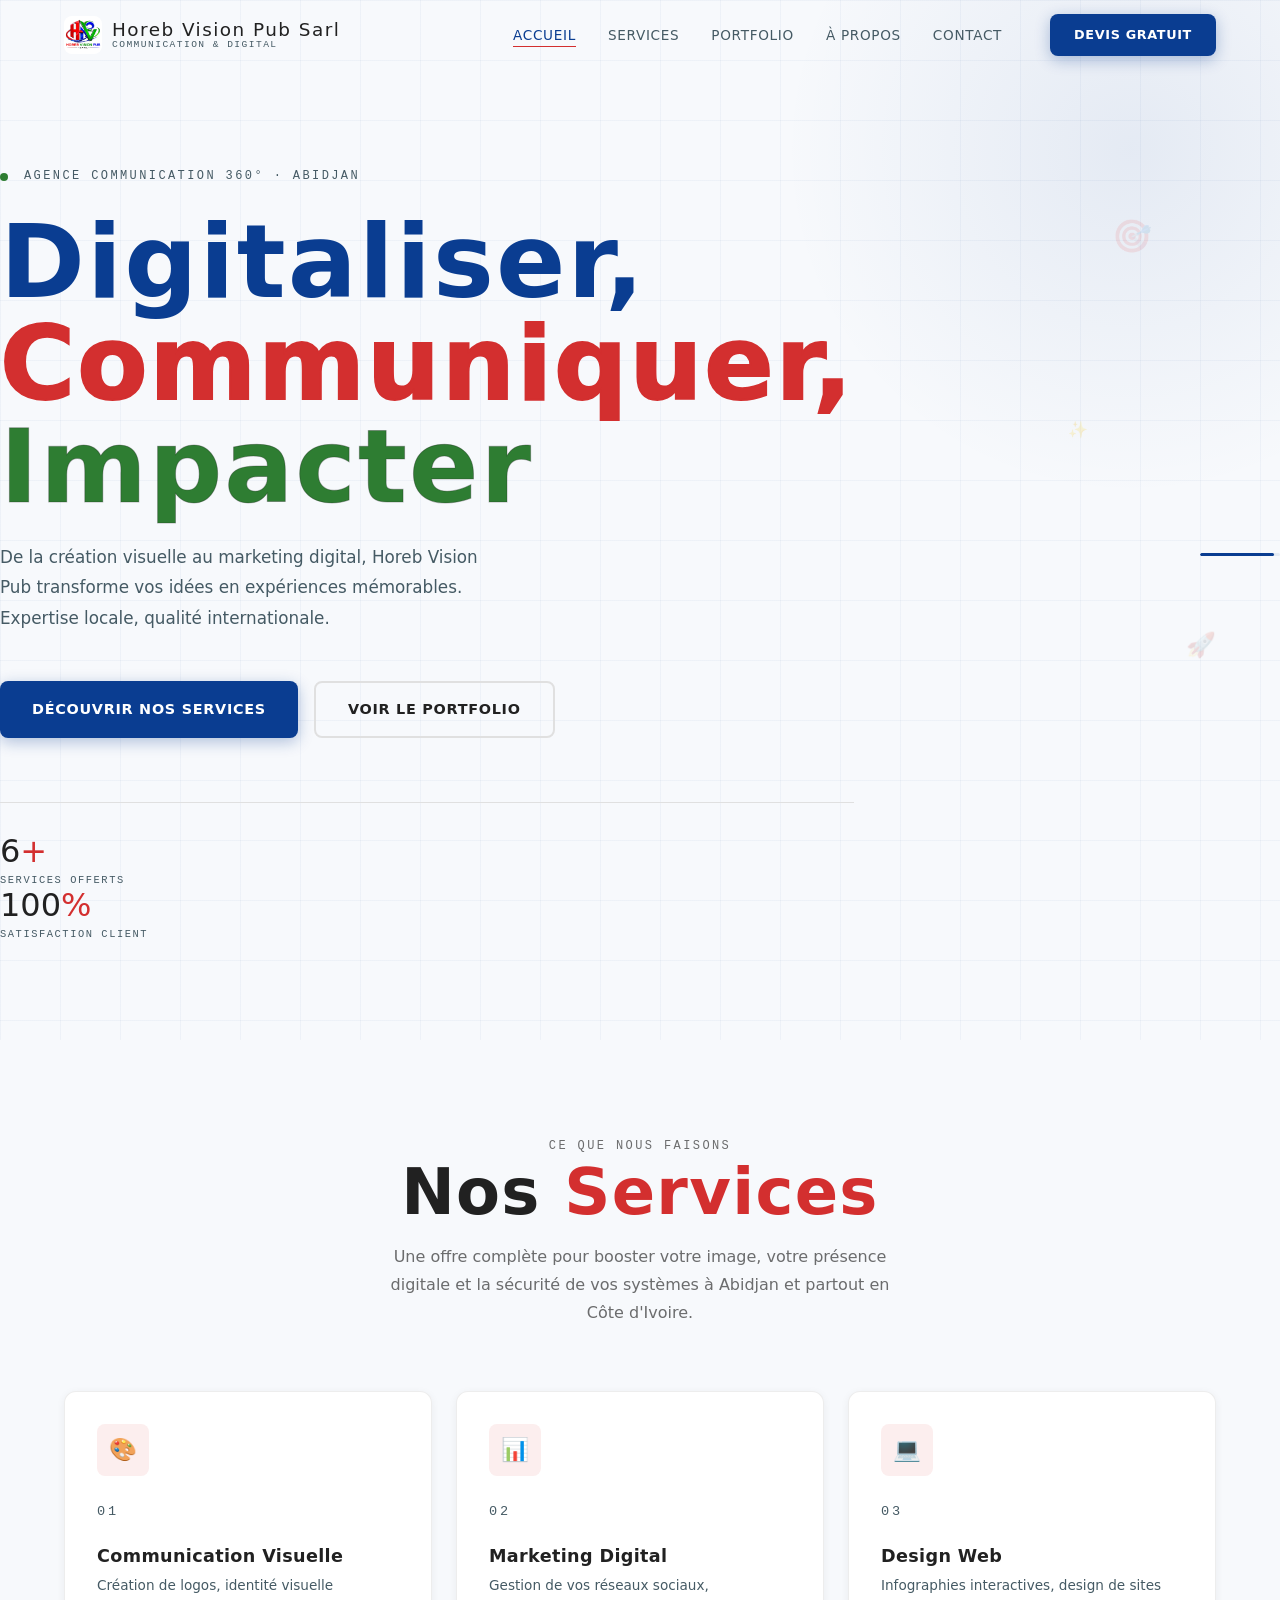
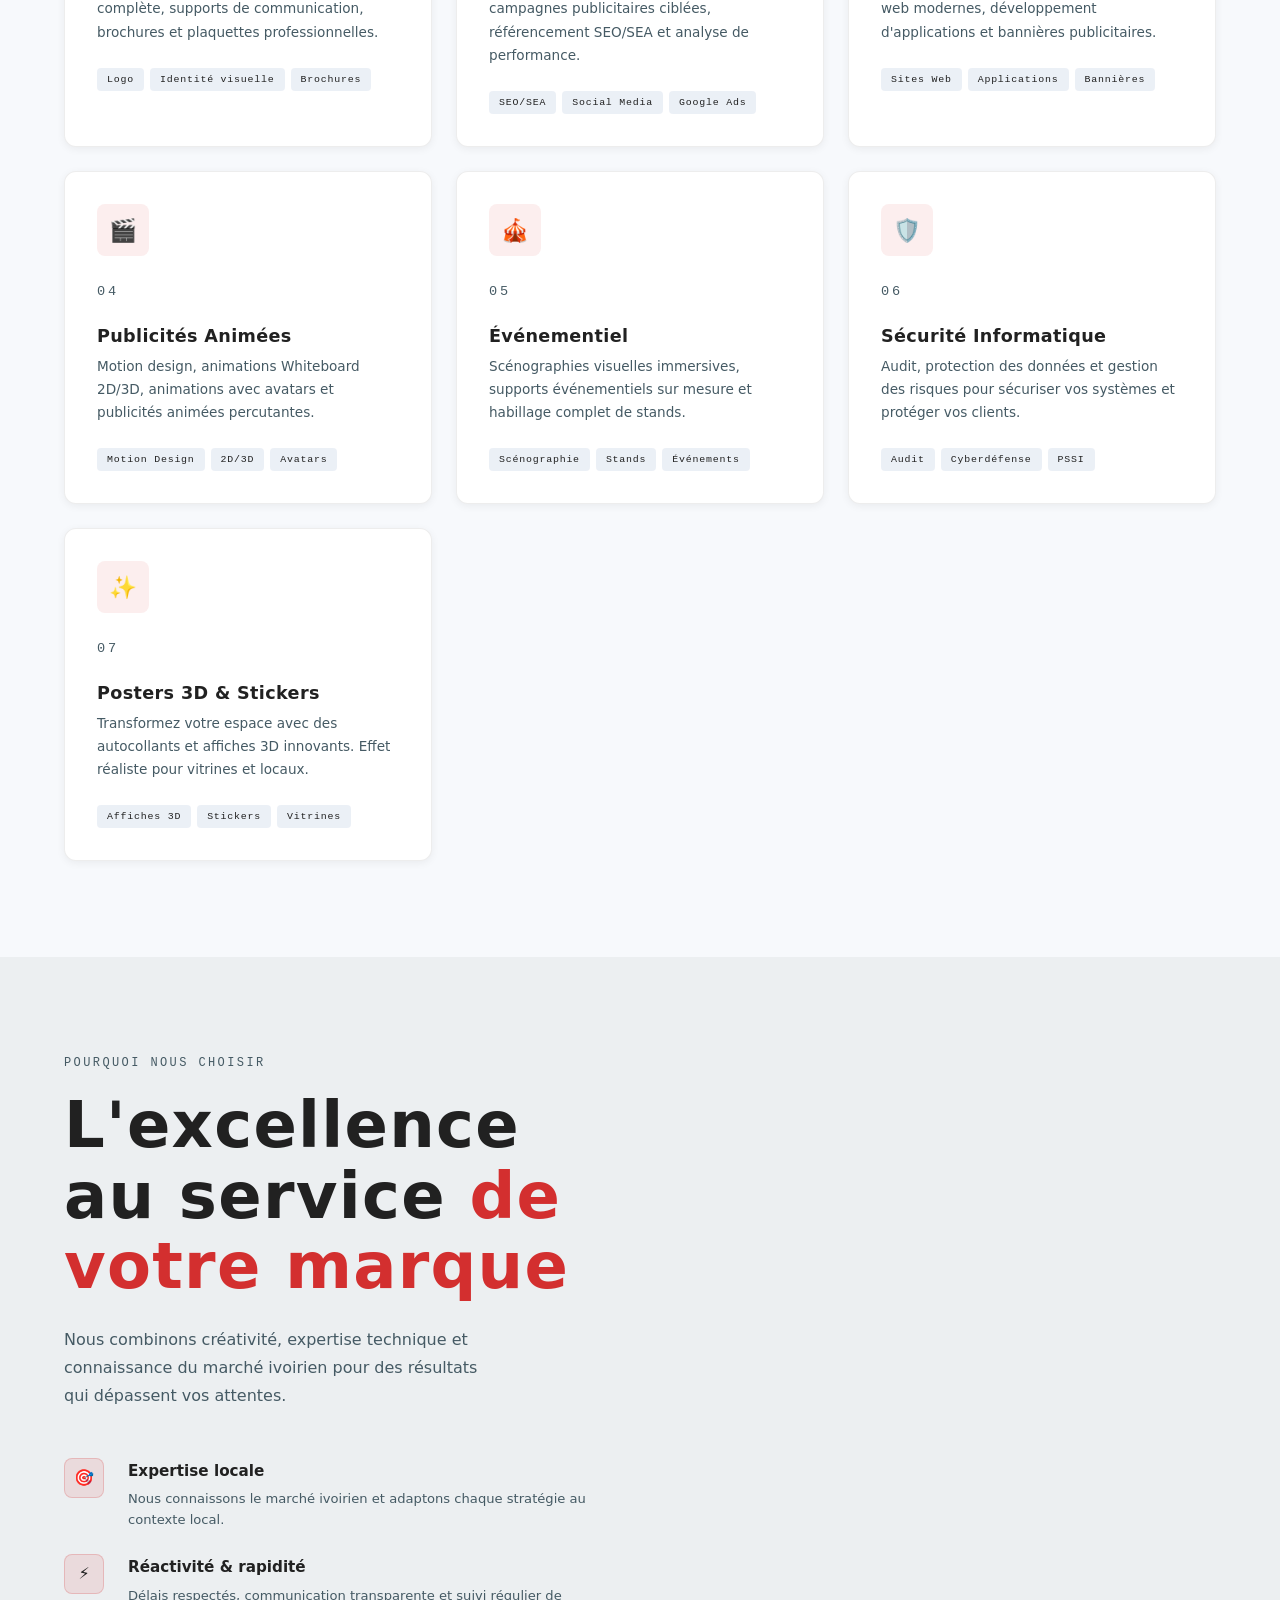
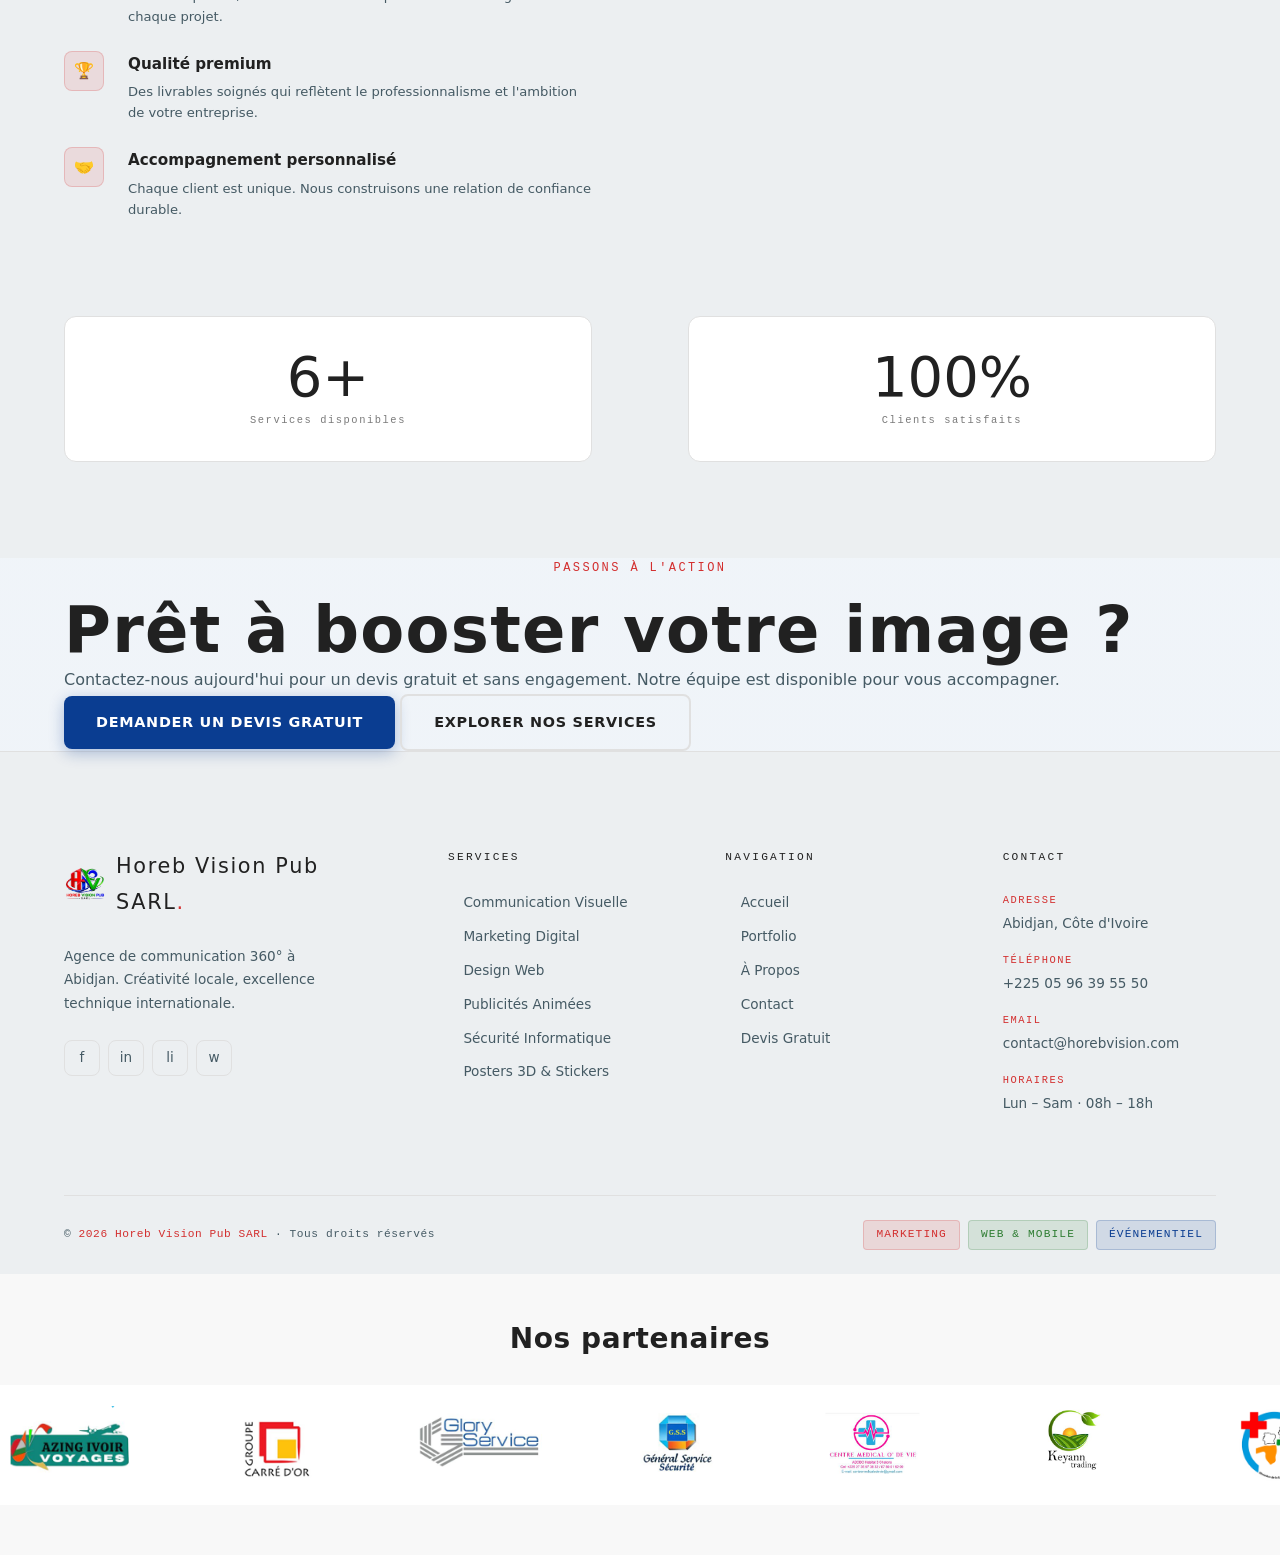
==== commit d4868056: "actualisation des numeros & mail sur toutes les pages" ====
--- a/index.html
+++ b/index.html
@@ -1852,123 +1852,82 @@
       <h2>Nos <span class="text-secondary">Services</span></h2>
       <p>Une offre complète pour booster votre image, votre présence digitale et la sécurité de vos systèmes à Abidjan et partout en Côte d'Ivoire.</p>
     </div>
-    <div class="services-grid-alternating">
-      <!-- Service 01 -->
-      <div class="service-row" data-animate>
-        <div class="service-image">
-          <img src="medias/chefdeprojet.png" alt="Communication Visuelle">
-        </div>
-        <div class="service-content">
-          <p class="service-card-number">01</p>
-          <h3>Communication Visuelle</h3>
-          <p>Création de logos, identité visuelle complète, supports de communication, brochures et plaquettes professionnelles.</p>
-          <div class="service-tags">
-            <span class="service-tag">Logo</span>
-            <span class="service-tag">Identité visuelle</span>
-            <span class="service-tag">Brochures</span>
-          </div>
+    <div class="services-grid">
+      <div class="service-card" data-animate>
+        <div class="service-card-icon">🎨</div>
+        <p class="service-card-number">01</p>
+        <h3>Communication Visuelle</h3>
+        <p>Création de logos, identité visuelle complète, supports de communication, brochures et plaquettes professionnelles.</p>
+        <div class="service-card-tags">
+          <span class="service-tag">Logo</span>
+          <span class="service-tag">Identité visuelle</span>
+          <span class="service-tag">Brochures</span>
         </div>
       </div>
-
-      <!-- Service 02 -->
-      <div class="service-row" data-animate>
-        <div class="service-image">
-          <img src="medias/e-commerce.png" alt="Marketing Digital">
-        </div>
-        <div class="service-content">
-          <p class="service-card-number">02</p>
-          <h3>Marketing Digital</h3>
-          <p>Gestion de vos réseaux sociaux, campagnes publicitaires ciblées, référencement SEO/SEA et analyse de performance.</p>
-          <div class="service-tags">
-            <span class="service-tag">SEO/SEA</span>
-            <span class="service-tag">Social Media</span>
-            <span class="service-tag">Google Ads</span>
-          </div>
+      <div class="service-card" data-animate>
+        <div class="service-card-icon">📊</div>
+        <p class="service-card-number">02</p>
+        <h3>Marketing Digital</h3>
+        <p>Gestion de vos réseaux sociaux, campagnes publicitaires ciblées, référencement SEO/SEA et analyse de performance.</p>
+        <div class="service-card-tags">
+          <span class="service-tag">SEO/SEA</span>
+          <span class="service-tag">Social Media</span>
+          <span class="service-tag">Google Ads</span>
         </div>
       </div>
-
-      <!-- Service 03 -->
-      <div class="service-row" data-animate>
-        <div class="service-image">
-          <img src="medias/developpeur.png" alt="Design Web">
-        </div>
-        <div class="service-content">
-          <p class="service-card-number">03</p>
-          <h3>Design Web</h3>
-          <p>Infographies interactives, design de sites web modernes, développement d'applications et bannières publicitaires.</p>
-          <div class="service-tags">
-            <span class="service-tag">Sites Web</span>
-            <span class="service-tag">Applications</span>
-            <span class="service-tag">Bannières</span>
-          </div>
+      <div class="service-card" data-animate>
+        <div class="service-card-icon">💻</div>
+        <p class="service-card-number">03</p>
+        <h3>Design Web</h3>
+        <p>Infographies interactives, design de sites web modernes, développement d'applications et bannières publicitaires.</p>
+        <div class="service-card-tags">
+          <span class="service-tag">Sites Web</span>
+          <span class="service-tag">Applications</span>
+          <span class="service-tag">Bannières</span>
         </div>
       </div>
-
-      <!-- Service 04 -->
-      <div class="service-row" data-animate>
-        <div class="service-image">
-          <img src="medias/motion.jpeg" alt="Publicités Animées">
-        </div>
-        <div class="service-content">
-          <p class="service-card-number">04</p>
-          <h3>Publicités Animées</h3>
-          <p>Motion design, animations Whiteboard 2D/3D, animations avec avatars et publicités animées percutantes.</p>
-          <div class="service-tags">
-            <span class="service-tag">Motion Design</span>
-            <span class="service-tag">2D/3D</span>
-            <span class="service-tag">Avatars</span>
-          </div>
+      <div class="service-card" data-animate>
+        <div class="service-card-icon">🎬</div>
+        <p class="service-card-number">04</p>
+        <h3>Publicités Animées</h3>
+        <p>Motion design, animations Whiteboard 2D/3D, animations avec avatars et publicités animées percutantes.</p>
+        <div class="service-card-tags">
+          <span class="service-tag">Motion Design</span>
+          <span class="service-tag">2D/3D</span>
+          <span class="service-tag">Avatars</span>
         </div>
       </div>
-
-      <!-- Service 05 -->
-      <div class="service-row" data-animate>
-        <div class="service-image">
-          <img src="medias/campagneevenement.png" alt="Événementiel">
-        </div>
-        <div class="service-content">
-          <p class="service-card-number">05</p>
-          <h3>Événementiel</h3>
-          <p>Scénographies visuelles immersives, supports événementiels sur mesure et habillage complet de stands.</p>
-          <div class="service-tags">
-            <span class="service-tag">Scénographie</span>
-            <span class="service-tag">Stands</span>
-            <span class="service-tag">Événements</span>
-          </div>
+      <div class="service-card" data-animate>
+        <div class="service-card-icon">🎪</div>
+        <p class="service-card-number">05</p>
+        <h3>Événementiel</h3>
+        <p>Scénographies visuelles immersives, supports événementiels sur mesure et habillage complet de stands.</p>
+        <div class="service-card-tags">
+          <span class="service-tag">Scénographie</span>
+          <span class="service-tag">Stands</span>
+          <span class="service-tag">Événements</span>
         </div>
       </div>
-
-      <!-- Service 06 -->
-      <div class="service-row" data-animate>
-        <div class="service-image">
-          <img src="hr.png" alt="Sécurité Informatique">
-        </div>
-        <div class="service-content">
-          <p class="service-card-number">06</p>
-          <h3>Sécurité Informatique</h3>
-          <p>Audit, protection des données et gestion des risques pour sécuriser vos systèmes et protéger vos clients.</p>
-          <div class="service-tags">
-            <span class="service-tag">Audit</span>
-            <span class="service-tag">Cyberdéfense</span>
-            <span class="service-tag">PSSI</span>
-          </div>
+      <div class="service-card" data-animate>
+        <div class="service-card-icon">🛡️</div>
+        <p class="service-card-number">06</p>
+        <h3>Sécurité Informatique</h3>
+        <p>Audit, protection des données et gestion des risques pour sécuriser vos systèmes et protéger vos clients.</p>
+        <div class="service-card-tags">
+          <span class="service-tag">Audit</span>
+          <span class="service-tag">Cyberdéfense</span>
+          <span class="service-tag">PSSI</span>
         </div>
       </div>
-
-      <!-- Service 07 -->
-      <div class="service-row" data-animate>
-        <div class="service-image">
-          <img src="medias/startuptech.png" alt="Posters 3D & Stickers">
-        </div>
-        <div class="service-content">
-          <p class="service-card-number">07</p>
-          <h3>Posters 3D & Stickers</h3>
-          <p>Transformez votre espace avec des autocollants et affiches 3D innovants. Effet réaliste pour vitrines et locaux.</p>
-          <div class="service-tags">
-            <span class="service-tag">Affiches 3D</span>
-            <span class="service-tag">Stickers</span>
-            <span class="service-tag">Vitrines</span>
-          </div>
+      <div class="service-card" data-animate>
+        <div class="service-card-icon">✨</div>
+        <p class="service-card-number">07</p>
+        <h3>Posters 3D & Stickers</h3>
+        <p>Transformez votre espace avec des autocollants et affiches 3D innovants. Effet réaliste pour vitrines et locaux.</p>
+        <div class="service-card-tags">
+          <span class="service-tag">Affiches 3D</span>
+          <span class="service-tag">Stickers</span>
+          <span class="service-tag">Vitrines</span>
         </div>
       </div>
     </div>
@@ -2088,7 +2047,7 @@
         </div>
         <div class="footer-contact-item">
           <span class="footer-contact-label">Email</span>
-          <span class="footer-contact-value">horebvisionpub@gmail.com</span>
+          <span class="footer-contact-value">contact@horebvision.com</span>
         </div>
         <div class="footer-contact-item">
           <span class="footer-contact-label">Horaires</span>
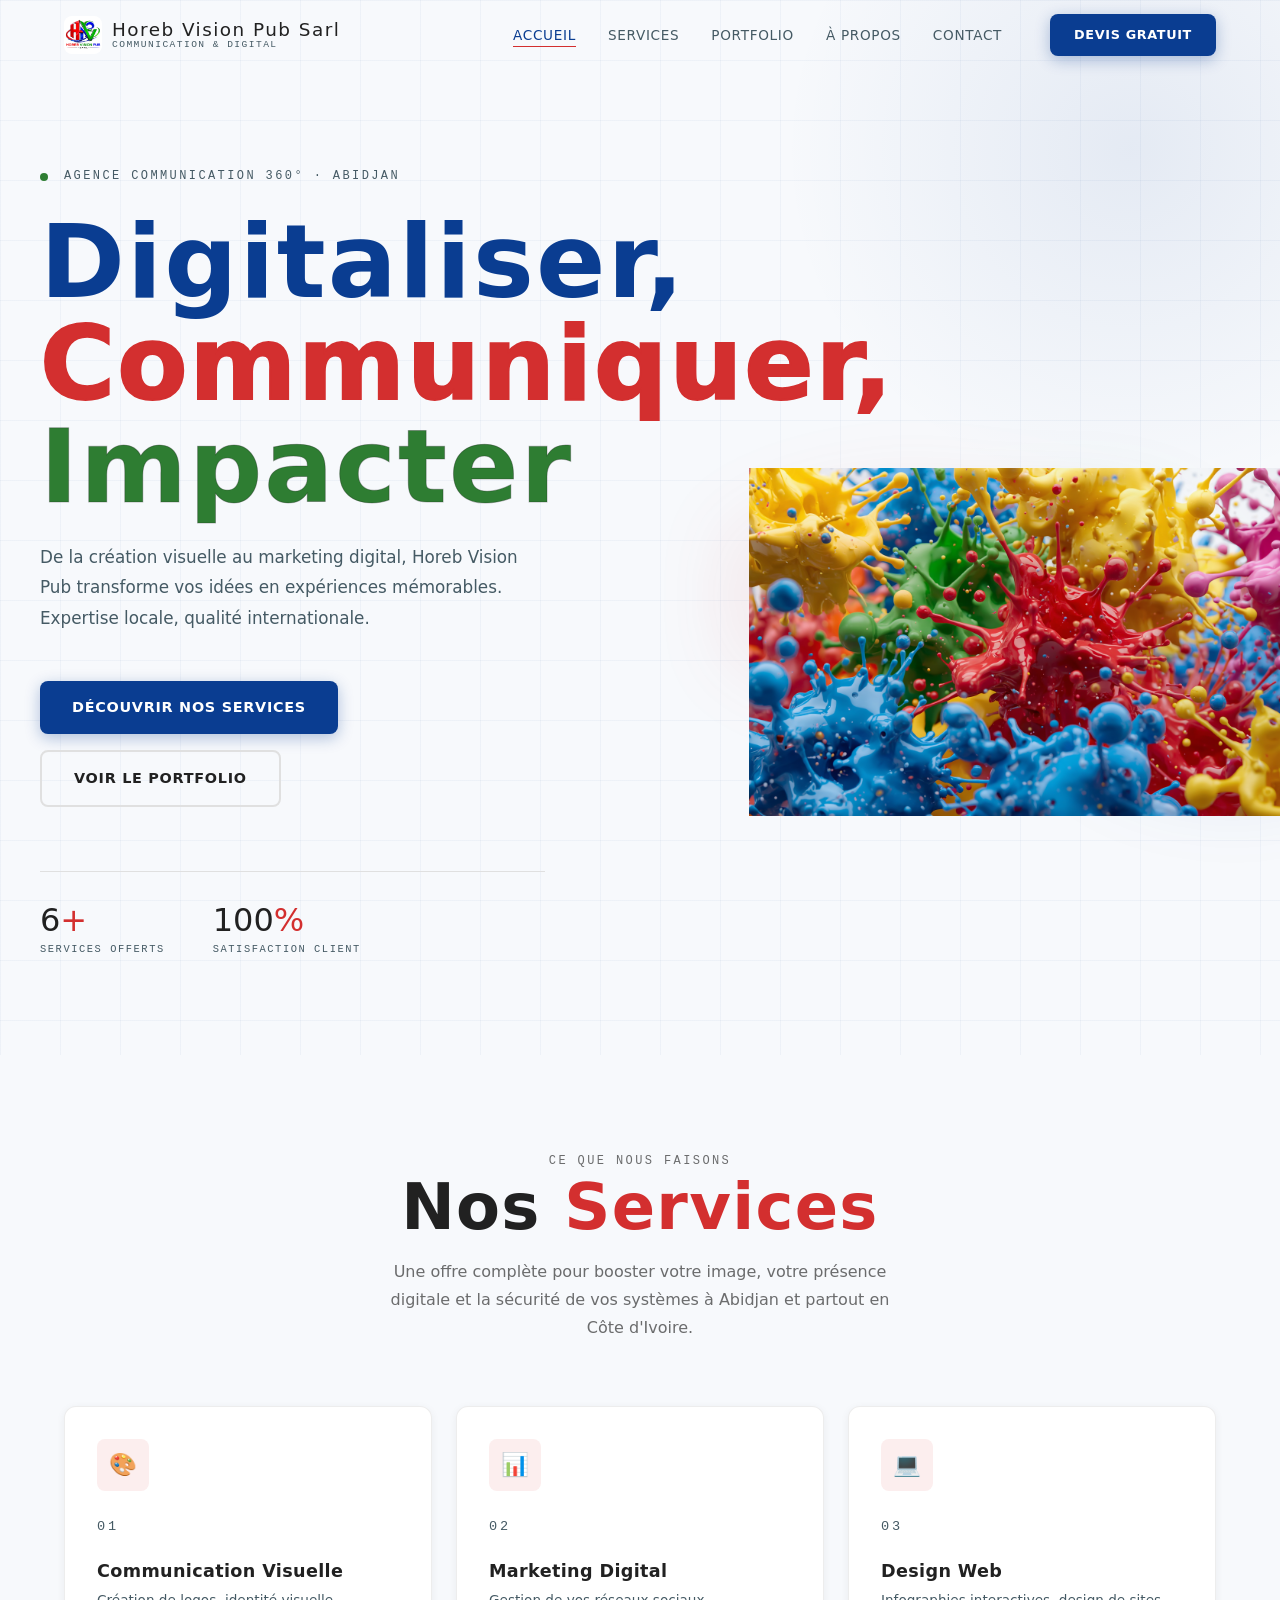
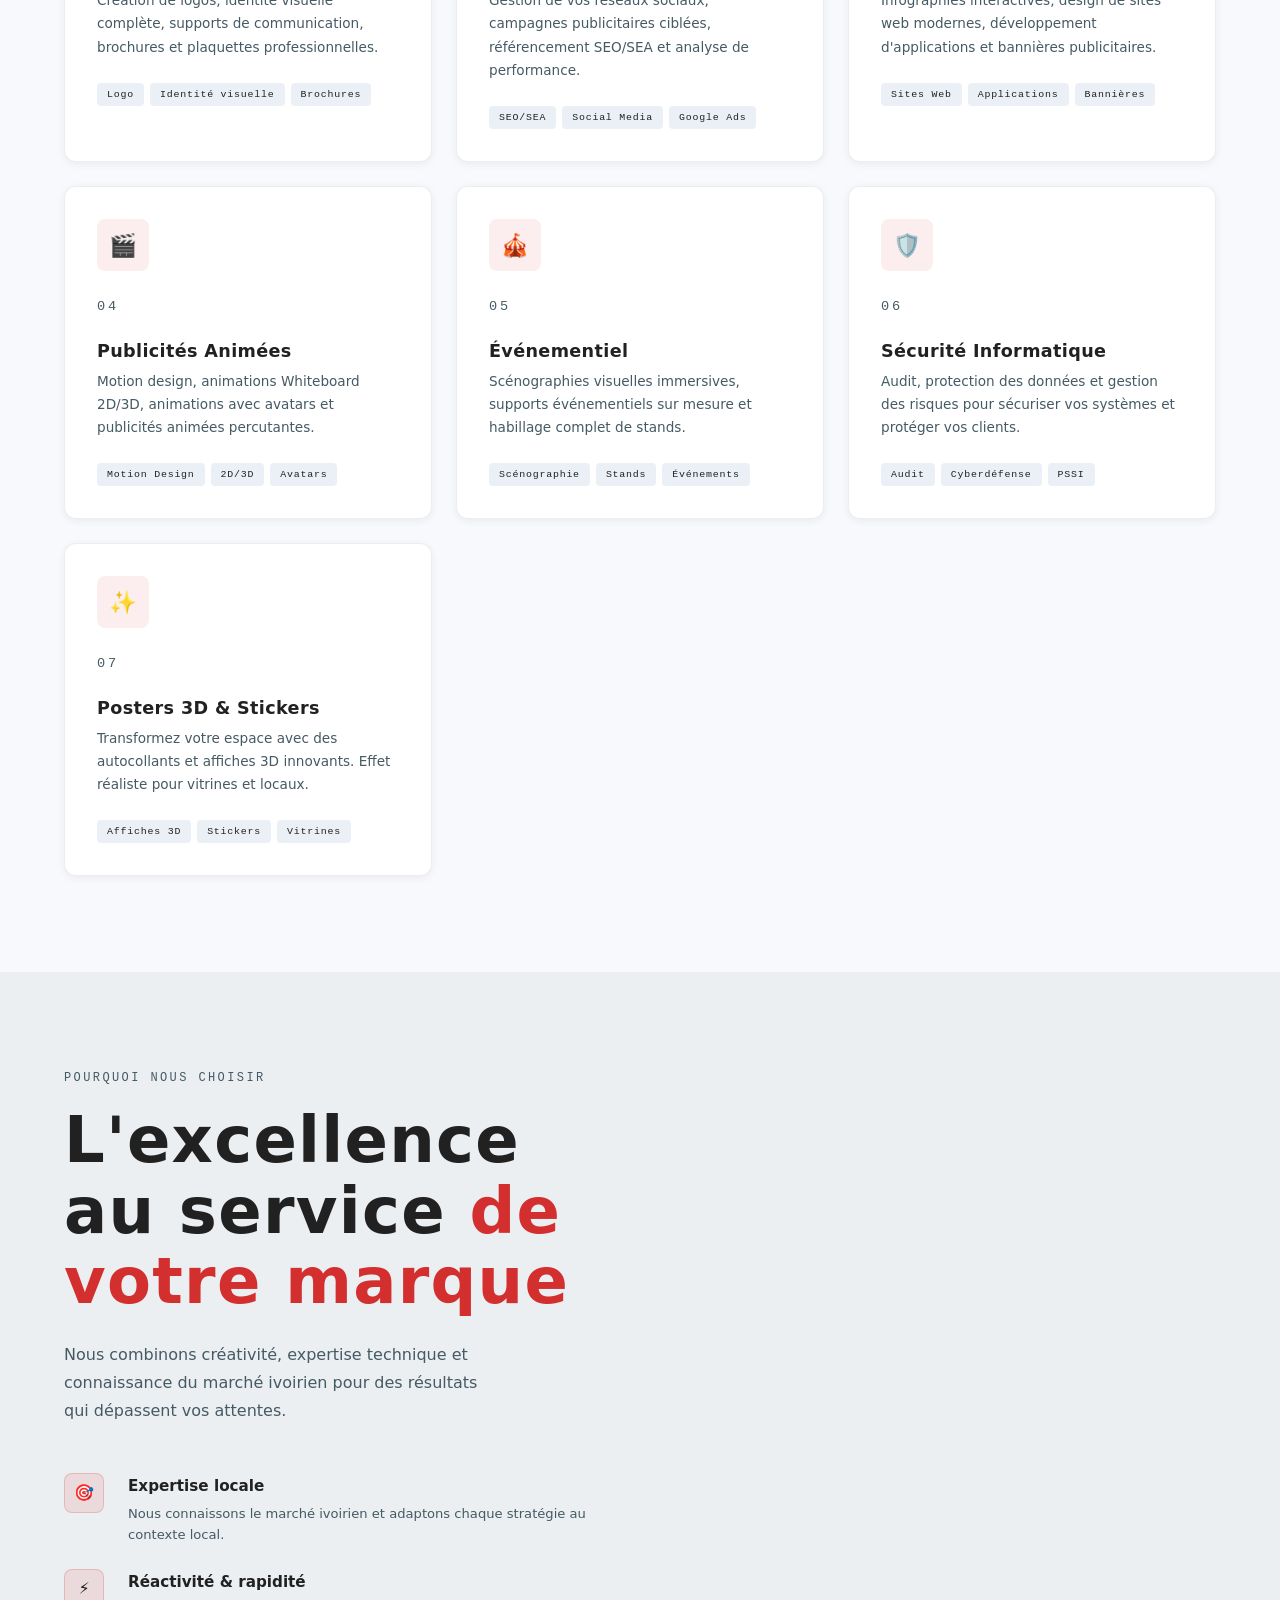
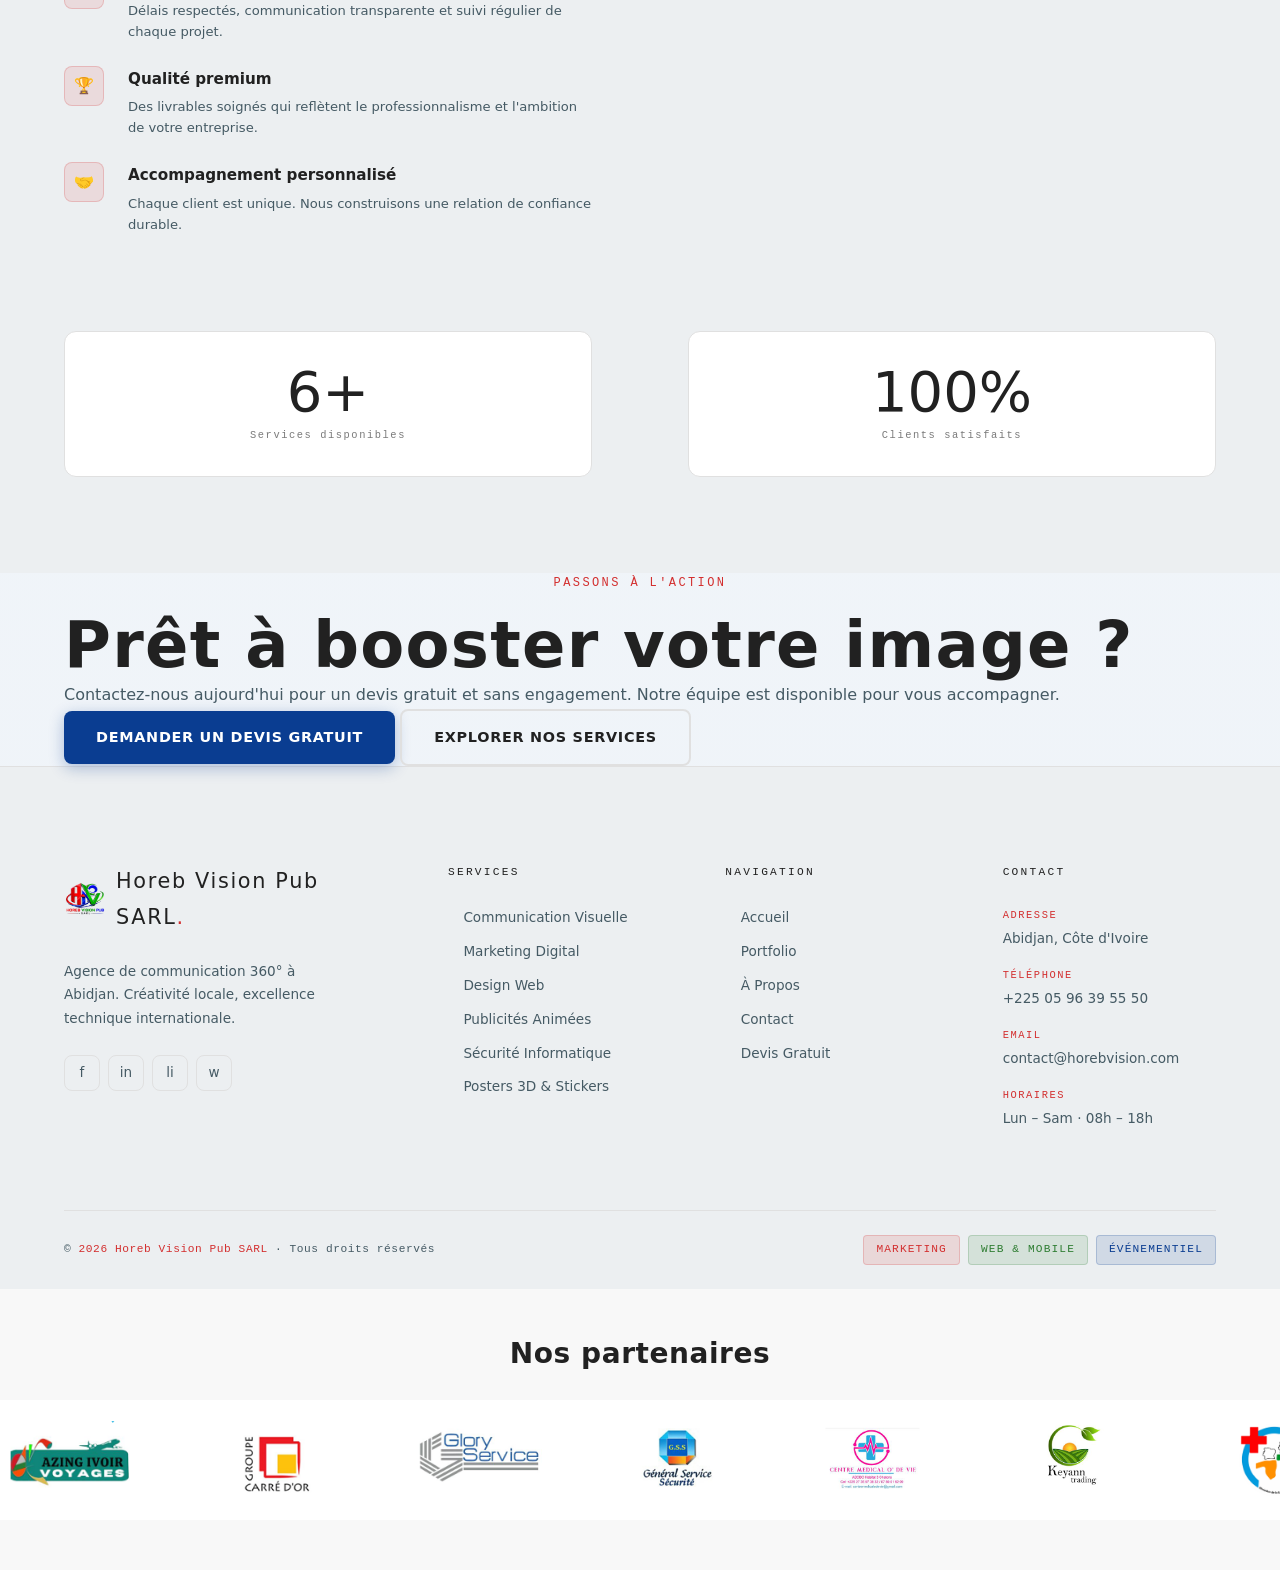
==== commit 0835147f: "mis a jours" ====
--- a/index.html
+++ b/index.html
@@ -1,1978 +1,2287 @@
 <!DOCTYPE html>
 <html lang="fr">
+
 <head>
   <meta charset="UTF-8">
   <meta name="viewport" content="width=device-width, initial-scale=1.0">
   <title>Horeb Vision Pub — Communication & Digital · Abidjan</title>
-  <meta name="description" content="Agence de communication 360° à Abidjan. Marketing digital, design web, communication visuelle, publicités animées et bien plus.">
+  <meta name="description"
+    content="Agence de communication 360° à Abidjan. Marketing digital, design web, communication visuelle, publicités animées et bien plus.">
   <style>
-/* ============================================
+    /* ============================================
    VARIABLES CSS — HOREB VISION PUB
    Palette moderne et cohérente
    ============================================ */
 
-:root {
-  /* ── PALETTE OFFICIELLE ── */
-  --primary: #0A3D91;     /* Bleu profond : titres, liens, boutons */
-  --secondary: #D32F2F;   /* Rouge doux : accents, hover principaux */
-  --accent: #2E7D32;      /* Vert moderne : validation, petites icônes */
-  --light-bg: #F7F9FC;    /* Fond global clair */
-  --light-grey: #ECEFF1;  /* Fond de sections */
-  --text-dark: #212121;   /* Texte principal */
-  --text-grey: #455A64;   /* Texte secondaire */
-
-  /* ── COULEURS PRINCIPALES (mises à jour) ── */
-  --hvp-red:        var(--secondary);   /* Rouge doux — CTA, accents */
-  --hvp-green:      var(--accent);      /* Vert moderne — succès, validation */
-  --hvp-blue:       var(--primary);     /* Bleu profond — confiance, tech */
-  --hvp-black:      var(--text-dark);   /* Noir — texte principal */
-  --hvp-white:      var(--light-bg);    /* Blanc cassé — fonds clairs */
-
-  /* ── COULEURS SECONDAIRES ── */
-  --hvp-gray:       var(--light-grey);  /* Fond sections clair */
-  --hvp-gray-2:     #FFFFFF;            /* Fond cards blanc */
-  --hvp-muted:      var(--text-grey);   /* Texte discret */
-  --hvp-border:     #E0E0E0;            /* Bordures subtiles */
-
-  /* ── DÉGRADÉS ── */
-  --hvp-gradient-red:   linear-gradient(135deg, var(--secondary), #B71C1C);
-  --hvp-gradient-dark:  linear-gradient(160deg, var(--light-bg) 0%, var(--light-grey) 100%);
-  --hvp-gradient-tri:   linear-gradient(135deg, rgba(46,125,50,.3), rgba(10,61,145,.3), rgba(211,47,47,.3));
-
-  /* ── TYPOGRAPHIE ── */
-  --font-display: system-ui, -apple-system, BlinkMacSystemFont, "Segoe UI", sans-serif;   /* Titres grands, headers */
-  --font-body:    system-ui, -apple-system, BlinkMacSystemFont, "Segoe UI", sans-serif;   /* Texte courant */
-  --font-mono:    ui-monospace, SFMono-Regular, Menlo, Monaco, Consolas, "Liberation Mono", "Courier New", monospace;   /* Labels, codes */
-
-  /* ── ESPACEMENTS (grille de 8px) ── */
-  --space-xs:   8px;
-  --space-sm:   16px;
-  --space-md:   24px;
-  --space-lg:   32px;
-  --space-xl:   48px;
-  --space-2xl:  64px;
-  --space-3xl:  96px;
-
-  /* ── BORDURES ── */
-  --radius-sm:  4px;
-  --radius-md:  8px;
-  --radius-lg:  12px;
-
-  /* ── TRANSITIONS ── */
-  --transition-fast:   0.15s ease;
-  --transition-base:   0.25s ease;
-  --transition-slow:   0.4s ease;
-
-  /* ── OMBRES ── */
-  --shadow-red:   0 4px 16px rgba(211, 47, 47, 0.2);
-  --shadow-card:  0 2px 12px rgba(0, 0, 0, 0.1);
-  --shadow-hover: 0 8px 32px rgba(0, 0, 0, 0.15);
-  --shadow-glow:  0 0 20px rgba(10, 61, 145, 0.3);
-
-  /* ── ANIMATIONS ── */
-  --anim-duration-fast: 0.15s;
-  --anim-duration-base: 0.25s;
-  --anim-duration-slow: 0.4s;
-  --anim-easing: cubic-bezier(0.4, 0, 0.2, 1);
-  --anim-easing-bounce: cubic-bezier(0.68, -0.55, 0.265, 1.55);
-  --shadow-sm:    0 1px 4px rgba(0, 0, 0, 0.1);
-
-  /* ── LAYOUT ── */
-  --max-width: 1200px;
-  --navbar-height: 70px;
-}
-
-/* ============================================
+    :root {
+      /* ── PALETTE OFFICIELLE ── */
+      --primary: #0A3D91;
+      /* Bleu profond : titres, liens, boutons */
+      --secondary: #D32F2F;
+      /* Rouge doux : accents, hover principaux */
+      --accent: #2E7D32;
+      /* Vert moderne : validation, petites icônes */
+      --light-bg: #F7F9FC;
+      /* Fond global clair */
+      --light-grey: #ECEFF1;
+      /* Fond de sections */
+      --text-dark: #212121;
+      /* Texte principal */
+      --text-grey: #455A64;
+      /* Texte secondaire */
+
+      /* ── COULEURS PRINCIPALES (mises à jour) ── */
+      --hvp-red: var(--secondary);
+      /* Rouge doux — CTA, accents */
+      --hvp-green: var(--accent);
+      /* Vert moderne — succès, validation */
+      --hvp-blue: var(--primary);
+      /* Bleu profond — confiance, tech */
+      --hvp-black: var(--text-dark);
+      /* Noir — texte principal */
+      --hvp-white: var(--light-bg);
+      /* Blanc cassé — fonds clairs */
+
+      /* ── COULEURS SECONDAIRES ── */
+      --hvp-gray: var(--light-grey);
+      /* Fond sections clair */
+      --hvp-gray-2: #FFFFFF;
+      /* Fond cards blanc */
+      --hvp-muted: var(--text-grey);
+      /* Texte discret */
+      --hvp-border: #E0E0E0;
+      /* Bordures subtiles */
+
+      /* ── DÉGRADÉS ── */
+      --hvp-gradient-red: linear-gradient(135deg, var(--secondary), #B71C1C);
+      --hvp-gradient-dark: linear-gradient(160deg, var(--light-bg) 0%, var(--light-grey) 100%);
+      --hvp-gradient-tri: linear-gradient(135deg, rgba(46, 125, 50, .3), rgba(10, 61, 145, .3), rgba(211, 47, 47, .3));
+
+      /* ── TYPOGRAPHIE ── */
+      --font-display: system-ui, -apple-system, BlinkMacSystemFont, "Segoe UI", sans-serif;
+      /* Titres grands, headers */
+      --font-body: system-ui, -apple-system, BlinkMacSystemFont, "Segoe UI", sans-serif;
+      /* Texte courant */
+      --font-mono: ui-monospace, SFMono-Regular, Menlo, Monaco, Consolas, "Liberation Mono", "Courier New", monospace;
+      /* Labels, codes */
+
+      /* ── ESPACEMENTS (grille de 8px) ── */
+      --space-xs: 8px;
+      --space-sm: 16px;
+      --space-md: 24px;
+      --space-lg: 32px;
+      --space-xl: 48px;
+      --space-2xl: 64px;
+      --space-3xl: 96px;
+
+      /* ── BORDURES ── */
+      --radius-sm: 4px;
+      --radius-md: 8px;
+      --radius-lg: 12px;
+
+      /* ── TRANSITIONS ── */
+      --transition-fast: 0.15s ease;
+      --transition-base: 0.25s ease;
+      --transition-slow: 0.4s ease;
+
+      /* ── OMBRES ── */
+      --shadow-red: 0 4px 16px rgba(211, 47, 47, 0.2);
+      --shadow-card: 0 2px 12px rgba(0, 0, 0, 0.1);
+      --shadow-hover: 0 8px 32px rgba(0, 0, 0, 0.15);
+      --shadow-glow: 0 0 20px rgba(10, 61, 145, 0.3);
+
+      /* ── ANIMATIONS ── */
+      --anim-duration-fast: 0.15s;
+      --anim-duration-base: 0.25s;
+      --anim-duration-slow: 0.4s;
+      --anim-easing: cubic-bezier(0.4, 0, 0.2, 1);
+      --anim-easing-bounce: cubic-bezier(0.68, -0.55, 0.265, 1.55);
+      --shadow-sm: 0 1px 4px rgba(0, 0, 0, 0.1);
+
+      /* ── LAYOUT ── */
+      --max-width: 1200px;
+      --navbar-height: 70px;
+    }
+
+    /* ============================================
    BASE CSS — RESET & STYLES GÉNÉRAUX
    Horeb Vision Pub
    ============================================ */
 
-/* ── RESET ── */
-*, *::before, *::after {
-  box-sizing: border-box;
-  margin: 0;
-  padding: 0;
-}
-
-html {
-  font-size: 16px;
-  scroll-behavior: smooth;
-  -webkit-font-smoothing: antialiased;
-}
-
-body {
-  font-family: var(--font-body), system-ui, -apple-system, BlinkMacSystemFont, "Segoe UI", sans-serif;
-  background: linear-gradient(180deg, var(--light-bg) 0%, #eef3f8 100%);
-  color: var(--text-dark);
-  line-height: 1.75;
-  font-size: 16px;
-  text-rendering: optimizeLegibility;
-  overflow-x: hidden;
-}
-
-img {
-  max-width: 100%;
-  display: block;
-}
-
-a {
-  text-decoration: none;
-  color: inherit;
-}
-
-ul, ol {
-  list-style: none;
-}
-
-button {
-  cursor: pointer;
-  border: none;
-  background: none;
-  font-family: var(--font-body);
-}
-
-/* ── CONTENEUR PRINCIPAL ── */
-.container {
-  width: 100%;
-  max-width: var(--max-width);
-  margin: 0 auto;
-  padding: 0 var(--space-md);
-}
-
-/* ── TYPOGRAPHIE GÉNÉRALE ── */
-h1, h2, h3, h4, h5, h6 {
-  font-family: var(--font-display);
-  line-height: 1.1;
-  letter-spacing: 0.02em;
-}
-
-h1 { font-size: clamp(3rem, 8vw, 7rem); }
-h2 { font-size: clamp(2rem, 5vw, 4rem); }
-h3 { font-size: clamp(1.2rem, 3vw, 1.8rem); }
-
-p {
-  font-size: 1rem;
-  line-height: 1.75;
-  color: var(--text-grey);
-}
-
-/* ── CLASSES UTILITAIRES ── */
-.text-primary   { color: var(--primary); }
-.text-secondary { color: var(--secondary); }
-.text-accent    { color: var(--accent); }
-.text-muted     { color: var(--text-grey); }
-
-.section {
-  padding: var(--space-3xl) 0;
-}
-
-.section-label {
-  font-family: var(--font-mono);
-  font-size: 0.75rem;
-  letter-spacing: 0.2em;
-  color: var(--secondary);
-  text-transform: uppercase;
-  margin-bottom: var(--space-sm);
-}
-
-.section-title {
-  margin-bottom: var(--space-xl);
-}
-
-.section-title span {
-  color: var(--secondary);
-}
-
-.section-label.centered {
-  justify-content: center;
-  display: flex;
-}
-
-/* ── BOUTONS ── */
-.btn {
-  display: inline-flex;
-  align-items: center;
-  gap: var(--space-xs);
-  padding: 14px 32px;
-  font-family: var(--font-body);
-  font-weight: 600;
-  font-size: 0.9rem;
-  letter-spacing: 0.05em;
-  border-radius: var(--radius-md);
-  transition: all 0.3s cubic-bezier(0.4, 0, 0.2, 1);
-  text-transform: uppercase;
-  position: relative;
-  overflow: hidden;
-  cursor: pointer;
-  text-decoration: none;
-}
-
-.btn::before {
-  content: '';
-  position: absolute;
-  top: 0;
-  left: -100%;
-  width: 100%;
-  height: 100%;
-  background: linear-gradient(90deg, transparent, rgba(255,255,255,0.2), transparent);
-  transition: left 0.5s ease;
-}
-
-.btn:hover::before {
-  left: 100%;
-}
-
-.btn:active {
-  transform: scale(0.98);
-}
-
-.btn-primary {
-  background: var(--primary);
-  color: white;
-  box-shadow: 0 4px 15px rgba(10, 61, 145, 0.3);
-}
-
-.btn-primary:hover {
-  background: linear-gradient(135deg, var(--primary), #003d91);
-  transform: translateY(-3px) scale(1.02);
-  box-shadow: 0 12px 30px rgba(10, 61, 145, 0.4);
-}
-
-.btn-primary:active {
-  transform: translateY(-1px) scale(0.98);
-  box-shadow: 0 2px 10px rgba(10, 61, 145, 0.3);
-}
-
-.btn-outline {
-  border: 2px solid #E0E0E0;
-  color: var(--text-dark);
-  background: transparent;
-  position: relative;
-}
-
-.btn-outline::after {
-  content: '';
-  position: absolute;
-  bottom: 0;
-  left: 0;
-  width: 0;
-  height: 2px;
-  background: var(--secondary);
-  transition: width 0.3s ease;
-}
-
-.btn-outline:hover {
-  border-color: var(--secondary);
-  color: var(--secondary);
-  transform: translateY(-3px) scale(1.02);
-  box-shadow: 0 8px 20px rgba(211, 47, 47, 0.2);
-}
-
-.btn-outline:hover::after {
-  width: 100%;
-}
-
-.btn-outline:active {
-  transform: translateY(-1px) scale(0.98);
-}
-
-/* ── BADGE / TAG ── */
-.badge {
-  display: inline-block;
-  font-family: var(--font-mono);
-  font-size: 0.7rem;
-  letter-spacing: 0.1em;
-  padding: 4px 12px;
-  border-radius: var(--radius-sm);
-  text-transform: uppercase;
-}
-
-.badge-red   { background: rgba(211,47,47,.12);  color: var(--secondary);   border: 1px solid rgba(211,47,47,.2); }
-.badge-green { background: rgba(46,125,50,.12);  color: var(--accent); border: 1px solid rgba(46,125,50,.2); }
-.badge-blue  { background: rgba(10,61,145,.12);  color: var(--primary); border: 1px solid rgba(10,61,145,.2); }
-
-/* ── FORMULAIRES ── */
-.form-group {
-  margin-bottom: var(--space-md);
-}
-
-.form-label {
-  display: block;
-  font-family: var(--font-mono);
-  font-size: 0.75rem;
-  letter-spacing: 0.1em;
-  color: var(--text-grey);
-  text-transform: uppercase;
-  margin-bottom: var(--space-xs);
-  transition: color 0.3s ease;
-}
-
-.form-input,
-.form-select,
-.form-textarea {
-  width: 100%;
-  padding: 12px 16px;
-  border: 2px solid #E0E0E0;
-  border-radius: var(--radius-md);
-  font-family: var(--font-body);
-  font-size: 0.95rem;
-  color: var(--text-dark);
-  background: white;
-  transition: all 0.3s cubic-bezier(0.4, 0, 0.2, 1);
-  outline: none;
-  position: relative;
-}
-
-.form-input::placeholder,
-.form-textarea::placeholder {
-  color: var(--text-grey);
-  transition: all 0.3s ease;
-}
-
-.form-input:focus,
-.form-select:focus,
-.form-textarea:focus {
-  border-color: var(--secondary);
-  box-shadow: 0 0 0 3px rgba(211, 47, 47, 0.1);
-  transform: translateY(-2px);
-}
-
-.form-input:focus::placeholder,
-.form-textarea:focus::placeholder {
-  color: transparent;
-  transform: translateX(10px);
-  opacity: 0;
-}
-
-.form-input:hover,
-.form-select:hover,
-.form-textarea:hover {
-  border-color: rgba(211, 47, 47, 0.5);
-}
-
-.form-textarea {
-  resize: vertical;
-  min-height: 120px;
-}
-
-.form-submit-btn {
-  background: var(--secondary);
-  color: white;
-  border: none;
-  padding: 14px 28px;
-  border-radius: var(--radius-md);
-  font-family: var(--font-body);
-  font-weight: 600;
-  font-size: 0.9rem;
-  letter-spacing: 0.05em;
-  text-transform: uppercase;
-  cursor: pointer;
-  transition: all 0.3s cubic-bezier(0.4, 0, 0.2, 1);
-  position: relative;
-  overflow: hidden;
-}
-
-.form-submit-btn::before {
-  content: '';
-  position: absolute;
-  top: 0;
-  left: -100%;
-  width: 100%;
-  height: 100%;
-  background: linear-gradient(90deg, transparent, rgba(255,255,255,0.2), transparent);
-  transition: left 0.5s ease;
-}
-
-.form-submit-btn:hover {
-  background: linear-gradient(135deg, var(--secondary), #be4949);
-  transform: translateY(-2px) scale(1.02);
-  box-shadow: 0 8px 20px rgba(211, 47, 47, 0.3);
-}
-
-.form-submit-btn:hover::before {
-  left: 100%;
-}
-
-.form-submit-btn:active {
-  transform: translateY(0) scale(0.98);
-}
-
-/* Animations de validation de formulaire */
-.form-input.valid {
-  border-color: var(--accent);
-  box-shadow: 0 0 0 3px rgba(46, 125, 50, 0.1);
-  animation: bounceIn 0.5s ease;
-}
-
-.form-input.invalid {
-  border-color: var(--secondary);
-  box-shadow: 0 0 0 3px rgba(211, 47, 47, 0.1);
-  animation: shake 0.5s ease;
-}
-
-@keyframes shake {
-  0%, 100% { transform: translateX(0); }
-  25% { transform: translateX(-5px); }
-  75% { transform: translateX(5px); }
-}
-
-/* ── EFFETS SPÉCIAUX ── */
-.ripple-effect {
-  position: absolute;
-  border-radius: 50%;
-  background: rgba(255, 255, 255, 0.3);
-  transform: scale(0);
-  animation: ripple 0.6s linear;
-  pointer-events: none;
-}
-
-@keyframes ripple {
-  to {
-    transform: scale(4);
-    opacity: 0;
-  }
-}
-
-.floating-particle {
-  animation: float-particle 15s linear infinite;
-}
-
-@keyframes float-particle {
-  0% {
-    transform: translateY(100vh) rotate(0deg);
-    opacity: 0;
-  }
-  10% {
-    opacity: 1;
-  }
-  90% {
-    opacity: 1;
-  }
-  100% {
-    transform: translateY(-100px) rotate(360deg);
-    opacity: 0;
-  }
-}
-
-/* États de formulaire */
-.form-group.focused .form-label {
-  color: var(--secondary);
-  transform: translateY(-2px);
-}
-
-.form-group.focused .form-input,
-.form-group.focused .form-textarea,
-.form-group.focused .form-select {
-  transform: translateY(-2px);
-}
-
-/* ── SECTIONS ALTERNÉES ── */
-.section-dark  { background: var(--text-dark); color: white; }
-.section-gray  { background: var(--light-grey); color: var(--text-dark); }
-.section-light {
-  background: var(--light-bg);
-  color: var(--text-dark);
-}
-.section-light p { color: rgba(33,33,33,0.75); }
-.section-light h2, .section-light h3 { color: var(--text-dark); }
-
-/* ── ANIMATIONS GLOBALES ── */
-@keyframes fadeInUp {
-  from { opacity: 0; transform: translateY(30px); }
-  to   { opacity: 1; transform: translateY(0); }
-}
-
-@keyframes fadeInLeft {
-  from { opacity: 0; transform: translateX(-30px); }
-  to   { opacity: 1; transform: translateX(0); }
-}
-
-@keyframes fadeInRight {
-  from { opacity: 0; transform: translateX(30px); }
-  to   { opacity: 1; transform: translateX(0); }
-}
-
-@keyframes scaleIn {
-  from { opacity: 0; transform: scale(0.9); }
-  to   { opacity: 1; transform: scale(1); }
-}
-
-@keyframes slideInUp {
-  from { opacity: 0; transform: translateY(50px); }
-  to   { opacity: 1; transform: translateY(0); }
-}
-
-@keyframes bounceIn {
-  0% { opacity: 0; transform: scale(0.3); }
-  50% { opacity: 1; transform: scale(1.05); }
-  70% { transform: scale(0.9); }
-  100% { opacity: 1; transform: scale(1); }
-}
-
-@keyframes glow {
-  0%, 100% { box-shadow: 0 0 20px rgba(10, 61, 145, 0.3); }
-  50% { box-shadow: 0 0 30px rgba(10, 61, 145, 0.6); }
-}
-
-@keyframes shimmer {
-  0% { background-position: -200% 0; }
-  100% { background-position: 200% 0; }
-}
-
-@keyframes rotateIn {
-  from { opacity: 0; transform: rotate(-10deg) scale(0.9); }
-  to   { opacity: 1; transform: rotate(0deg) scale(1); }
-}
-
-@keyframes float {
-  0%, 100% { transform: translateY(0); }
-  50%       { transform: translateY(-6px); }
-}
-
-@keyframes pulse {
-  0%, 100% { opacity: 1; transform: scale(1); }
-  50%       { opacity: 0.7; transform: scale(1.03); }
-}
-
-@keyframes spin {
-  to { transform: rotate(360deg); }
-}
-
-/* Classes d'animation utilitaires */
-.animate-fade-in-up { animation: fadeInUp 0.8s ease forwards; }
-.animate-fade-in-left { animation: fadeInLeft 0.8s ease forwards; }
-.animate-fade-in-right { animation: fadeInRight 0.8s ease forwards; }
-.animate-scale-in { animation: scaleIn 0.6s ease forwards; }
-.animate-slide-in-up { animation: slideInUp 0.8s ease forwards; }
-.animate-bounce-in { animation: bounceIn 0.8s ease forwards; }
-.animate-rotate-in { animation: rotateIn 0.7s ease forwards; }
-.animate-float { animation: float 4s ease-in-out infinite; }
-.animate-pulse { animation: pulse 2s ease-in-out infinite; }
-.animate-glow { animation: glow 2s ease-in-out infinite; }
-
-/* Animations au survol */
-.hover-lift {
-  transition: all 0.3s cubic-bezier(0.4, 0, 0.2, 1);
-}
-
-.hover-lift:hover {
-  transform: translateY(-8px) scale(1.02);
-  box-shadow: 0 12px 32px rgba(0, 0, 0, 0.15);
-}
-
-.hover-glow:hover {
-  box-shadow: 0 0 25px rgba(10, 61, 145, 0.4);
-  transform: scale(1.05);
-}
-
-.hover-color-shift {
-  transition: all 0.3s ease;
-}
-
-.hover-color-shift:hover {
-  background: linear-gradient(135deg, var(--secondary), var(--accent));
-  color: white;
-  transform: scale(1.05);
-}
-
-.hover-shadow {
-  transition: box-shadow 0.3s ease;
-}
-
-.hover-shadow:hover {
-  box-shadow: 0 8px 25px rgba(0, 0, 0, 0.2);
-}
-
-/* Animations de clic */
-.click-ripple {
-  position: relative;
-  overflow: hidden;
-}
-
-.click-ripple::before {
-  content: '';
-  position: absolute;
-  top: 50%;
-  left: 50%;
-  width: 0;
-  height: 0;
-  border-radius: 50%;
-  background: rgba(255, 255, 255, 0.3);
-  transform: translate(-50%, -50%);
-  transition: width 0.6s, height 0.6s;
-}
-
-.click-ripple:active::before {
-  width: 300px;
-  height: 300px;
-}
-
-/* Animations décoratives */
-.decorative-pulse {
-  animation: pulse 3s ease-in-out infinite;
-}
-
-.decorative-float {
-  animation: float 5s ease-in-out infinite;
-}
-
-.decorative-rotate {
-  animation: spin 8s linear infinite;
-}
-
-.shimmer-effect {
-  background: linear-gradient(90deg, transparent, rgba(255,255,255,0.4), transparent);
-  background-size: 200% 100%;
-  animation: shimmer 2s infinite;
-}
-
-/* ── CHARGEMENT DE PAGE ── */
-body:not(.loaded) {
-  opacity: 0;
-  transform: translateY(20px);
-  transition: all 0.6s ease;
-}
-
-body.loaded {
-  opacity: 1;
-  transform: translateY(0);
-}
-
-/* Loading spinner */
-.loading-spinner {
-  position: fixed;
-  top: 50%;
-  left: 50%;
-  transform: translate(-50%, -50%);
-  width: 40px;
-  height: 40px;
-  border: 3px solid rgba(10, 61, 145, 0.1);
-  border-top: 3px solid var(--primary);
-  border-radius: 50%;
-  animation: spin 1s linear infinite;
-  z-index: 9999;
-}
-
-/* ============================================
+    /* ── RESET ── */
+    *,
+    *::before,
+    *::after {
+      box-sizing: border-box;
+      margin: 0;
+      padding: 0;
+    }
+
+    html {
+      font-size: 16px;
+      scroll-behavior: smooth;
+      -webkit-font-smoothing: antialiased;
+    }
+
+    body {
+      font-family: var(--font-body), system-ui, -apple-system, BlinkMacSystemFont, "Segoe UI", sans-serif;
+      background: linear-gradient(180deg, var(--light-bg) 0%, #eef3f8 100%);
+      color: var(--text-dark);
+      line-height: 1.75;
+      font-size: 16px;
+      text-rendering: optimizeLegibility;
+      overflow-x: hidden;
+    }
+
+    img {
+      max-width: 100%;
+      display: block;
+    }
+
+    a {
+      text-decoration: none;
+      color: inherit;
+    }
+
+    ul,
+    ol {
+      list-style: none;
+    }
+
+    button {
+      cursor: pointer;
+      border: none;
+      background: none;
+      font-family: var(--font-body);
+    }
+
+    /* ── CONTENEUR PRINCIPAL ── */
+    .container {
+      width: 100%;
+      max-width: var(--max-width);
+      margin: 0 auto;
+      padding: 0 var(--space-md);
+    }
+
+    /* ── TYPOGRAPHIE GÉNÉRALE ── */
+    h1,
+    h2,
+    h3,
+    h4,
+    h5,
+    h6 {
+      font-family: var(--font-display);
+      line-height: 1.1;
+      letter-spacing: 0.02em;
+    }
+
+    h1 {
+      font-size: clamp(3rem, 8vw, 7rem);
+    }
+
+    h2 {
+      font-size: clamp(2rem, 5vw, 4rem);
+    }
+
+    h3 {
+      font-size: clamp(1.2rem, 3vw, 1.8rem);
+    }
+
+    p {
+      font-size: 1rem;
+      line-height: 1.75;
+      color: var(--text-grey);
+    }
+
+    /* ── CLASSES UTILITAIRES ── */
+    .text-primary {
+      color: var(--primary);
+    }
+
+    .text-secondary {
+      color: var(--secondary);
+    }
+
+    .text-accent {
+      color: var(--accent);
+    }
+
+    .text-muted {
+      color: var(--text-grey);
+    }
+
+    .section {
+      padding: var(--space-3xl) 0;
+    }
+
+    .section-label {
+      font-family: var(--font-mono);
+      font-size: 0.75rem;
+      letter-spacing: 0.2em;
+      color: var(--secondary);
+      text-transform: uppercase;
+      margin-bottom: var(--space-sm);
+    }
+
+    .section-title {
+      margin-bottom: var(--space-xl);
+    }
+
+    .section-title span {
+      color: var(--secondary);
+    }
+
+    .section-label.centered {
+      justify-content: center;
+      display: flex;
+    }
+
+    /* ── BOUTONS ── */
+    .btn {
+      display: inline-flex;
+      align-items: center;
+      gap: var(--space-xs);
+      padding: 14px 32px;
+      font-family: var(--font-body);
+      font-weight: 600;
+      font-size: 0.9rem;
+      letter-spacing: 0.05em;
+      border-radius: var(--radius-md);
+      transition: all 0.3s cubic-bezier(0.4, 0, 0.2, 1);
+      text-transform: uppercase;
+      position: relative;
+      overflow: hidden;
+      cursor: pointer;
+      text-decoration: none;
+    }
+
+    .btn::before {
+      content: '';
+      position: absolute;
+      top: 0;
+      left: -100%;
+      width: 100%;
+      height: 100%;
+      background: linear-gradient(90deg, transparent, rgba(255, 255, 255, 0.2), transparent);
+      transition: left 0.5s ease;
+    }
+
+    .btn:hover::before {
+      left: 100%;
+    }
+
+    .btn:active {
+      transform: scale(0.98);
+    }
+
+    .btn-primary {
+      background: var(--primary);
+      color: white;
+      box-shadow: 0 4px 15px rgba(10, 61, 145, 0.3);
+    }
+
+    .btn-primary:hover {
+      background: linear-gradient(135deg, var(--primary), #003d91);
+      transform: translateY(-3px) scale(1.02);
+      box-shadow: 0 12px 30px rgba(10, 61, 145, 0.4);
+    }
+
+    .btn-primary:active {
+      transform: translateY(-1px) scale(0.98);
+      box-shadow: 0 2px 10px rgba(10, 61, 145, 0.3);
+    }
+
+    .btn-outline {
+      border: 2px solid #E0E0E0;
+      color: var(--text-dark);
+      background: transparent;
+      position: relative;
+    }
+
+    .btn-outline::after {
+      content: '';
+      position: absolute;
+      bottom: 0;
+      left: 0;
+      width: 0;
+      height: 2px;
+      background: var(--secondary);
+      transition: width 0.3s ease;
+    }
+
+    .btn-outline:hover {
+      border-color: var(--secondary);
+      color: var(--secondary);
+      transform: translateY(-3px) scale(1.02);
+      box-shadow: 0 8px 20px rgba(211, 47, 47, 0.2);
+    }
+
+    .btn-outline:hover::after {
+      width: 100%;
+    }
+
+    .btn-outline:active {
+      transform: translateY(-1px) scale(0.98);
+    }
+
+    /* ── BADGE / TAG ── */
+    .badge {
+      display: inline-block;
+      font-family: var(--font-mono);
+      font-size: 0.7rem;
+      letter-spacing: 0.1em;
+      padding: 4px 12px;
+      border-radius: var(--radius-sm);
+      text-transform: uppercase;
+    }
+
+    .badge-red {
+      background: rgba(211, 47, 47, .12);
+      color: var(--secondary);
+      border: 1px solid rgba(211, 47, 47, .2);
+    }
+
+    .badge-green {
+      background: rgba(46, 125, 50, .12);
+      color: var(--accent);
+      border: 1px solid rgba(46, 125, 50, .2);
+    }
+
+    .badge-blue {
+      background: rgba(10, 61, 145, .12);
+      color: var(--primary);
+      border: 1px solid rgba(10, 61, 145, .2);
+    }
+
+    /* ── FORMULAIRES ── */
+    .form-group {
+      margin-bottom: var(--space-md);
+    }
+
+    .form-label {
+      display: block;
+      font-family: var(--font-mono);
+      font-size: 0.75rem;
+      letter-spacing: 0.1em;
+      color: var(--text-grey);
+      text-transform: uppercase;
+      margin-bottom: var(--space-xs);
+      transition: color 0.3s ease;
+    }
+
+    .form-input,
+    .form-select,
+    .form-textarea {
+      width: 100%;
+      padding: 12px 16px;
+      border: 2px solid #E0E0E0;
+      border-radius: var(--radius-md);
+      font-family: var(--font-body);
+      font-size: 0.95rem;
+      color: var(--text-dark);
+      background: white;
+      transition: all 0.3s cubic-bezier(0.4, 0, 0.2, 1);
+      outline: none;
+      position: relative;
+    }
+
+    .form-input::placeholder,
+    .form-textarea::placeholder {
+      color: var(--text-grey);
+      transition: all 0.3s ease;
+    }
+
+    .form-input:focus,
+    .form-select:focus,
+    .form-textarea:focus {
+      border-color: var(--secondary);
+      box-shadow: 0 0 0 3px rgba(211, 47, 47, 0.1);
+      transform: translateY(-2px);
+    }
+
+    .form-input:focus::placeholder,
+    .form-textarea:focus::placeholder {
+      color: transparent;
+      transform: translateX(10px);
+      opacity: 0;
+    }
+
+    .form-input:hover,
+    .form-select:hover,
+    .form-textarea:hover {
+      border-color: rgba(211, 47, 47, 0.5);
+    }
+
+    .form-textarea {
+      resize: vertical;
+      min-height: 120px;
+    }
+
+    .form-submit-btn {
+      background: var(--secondary);
+      color: white;
+      border: none;
+      padding: 14px 28px;
+      border-radius: var(--radius-md);
+      font-family: var(--font-body);
+      font-weight: 600;
+      font-size: 0.9rem;
+      letter-spacing: 0.05em;
+      text-transform: uppercase;
+      cursor: pointer;
+      transition: all 0.3s cubic-bezier(0.4, 0, 0.2, 1);
+      position: relative;
+      overflow: hidden;
+    }
+
+    .form-submit-btn::before {
+      content: '';
+      position: absolute;
+      top: 0;
+      left: -100%;
+      width: 100%;
+      height: 100%;
+      background: linear-gradient(90deg, transparent, rgba(255, 255, 255, 0.2), transparent);
+      transition: left 0.5s ease;
+    }
+
+    .form-submit-btn:hover {
+      background: linear-gradient(135deg, var(--secondary), #be4949);
+      transform: translateY(-2px) scale(1.02);
+      box-shadow: 0 8px 20px rgba(211, 47, 47, 0.3);
+    }
+
+    .form-submit-btn:hover::before {
+      left: 100%;
+    }
+
+    .form-submit-btn:active {
+      transform: translateY(0) scale(0.98);
+    }
+
+    /* Animations de validation de formulaire */
+    .form-input.valid {
+      border-color: var(--accent);
+      box-shadow: 0 0 0 3px rgba(46, 125, 50, 0.1);
+      animation: bounceIn 0.5s ease;
+    }
+
+    .form-input.invalid {
+      border-color: var(--secondary);
+      box-shadow: 0 0 0 3px rgba(211, 47, 47, 0.1);
+      animation: shake 0.5s ease;
+    }
+
+    @keyframes shake {
+
+      0%,
+      100% {
+        transform: translateX(0);
+      }
+
+      25% {
+        transform: translateX(-5px);
+      }
+
+      75% {
+        transform: translateX(5px);
+      }
+    }
+
+    /* ── EFFETS SPÉCIAUX ── */
+    .ripple-effect {
+      position: absolute;
+      border-radius: 50%;
+      background: rgba(255, 255, 255, 0.3);
+      transform: scale(0);
+      animation: ripple 0.6s linear;
+      pointer-events: none;
+    }
+
+    @keyframes ripple {
+      to {
+        transform: scale(4);
+        opacity: 0;
+      }
+    }
+
+    .floating-particle {
+      animation: float-particle 15s linear infinite;
+    }
+
+    @keyframes float-particle {
+      0% {
+        transform: translateY(100vh) rotate(0deg);
+        opacity: 0;
+      }
+
+      10% {
+        opacity: 1;
+      }
+
+      90% {
+        opacity: 1;
+      }
+
+      100% {
+        transform: translateY(-100px) rotate(360deg);
+        opacity: 0;
+      }
+    }
+
+    /* États de formulaire */
+    .form-group.focused .form-label {
+      color: var(--secondary);
+      transform: translateY(-2px);
+    }
+
+    .form-group.focused .form-input,
+    .form-group.focused .form-textarea,
+    .form-group.focused .form-select {
+      transform: translateY(-2px);
+    }
+
+    /* ── SECTIONS ALTERNÉES ── */
+    .section-dark {
+      background: var(--text-dark);
+      color: white;
+    }
+
+    .section-gray {
+      background: var(--light-grey);
+      color: var(--text-dark);
+    }
+
+    .section-light {
+      background: var(--light-bg);
+      color: var(--text-dark);
+    }
+
+    .section-light p {
+      color: rgba(33, 33, 33, 0.75);
+    }
+
+    .section-light h2,
+    .section-light h3 {
+      color: var(--text-dark);
+    }
+
+    /* ── ANIMATIONS GLOBALES ── */
+    @keyframes fadeInUp {
+      from {
+        opacity: 0;
+        transform: translateY(30px);
+      }
+
+      to {
+        opacity: 1;
+        transform: translateY(0);
+      }
+    }
+
+    @keyframes fadeInLeft {
+      from {
+        opacity: 0;
+        transform: translateX(-30px);
+      }
+
+      to {
+        opacity: 1;
+        transform: translateX(0);
+      }
+    }
+
+    @keyframes fadeInRight {
+      from {
+        opacity: 0;
+        transform: translateX(30px);
+      }
+
+      to {
+        opacity: 1;
+        transform: translateX(0);
+      }
+    }
+
+    @keyframes scaleIn {
+      from {
+        opacity: 0;
+        transform: scale(0.9);
+      }
+
+      to {
+        opacity: 1;
+        transform: scale(1);
+      }
+    }
+
+    @keyframes slideInUp {
+      from {
+        opacity: 0;
+        transform: translateY(50px);
+      }
+
+      to {
+        opacity: 1;
+        transform: translateY(0);
+      }
+    }
+
+    @keyframes bounceIn {
+      0% {
+        opacity: 0;
+        transform: scale(0.3);
+      }
+
+      50% {
+        opacity: 1;
+        transform: scale(1.05);
+      }
+
+      70% {
+        transform: scale(0.9);
+      }
+
+      100% {
+        opacity: 1;
+        transform: scale(1);
+      }
+    }
+
+    @keyframes glow {
+
+      0%,
+      100% {
+        box-shadow: 0 0 20px rgba(10, 61, 145, 0.3);
+      }
+
+      50% {
+        box-shadow: 0 0 30px rgba(10, 61, 145, 0.6);
+      }
+    }
+
+    @keyframes shimmer {
+      0% {
+        background-position: -200% 0;
+      }
+
+      100% {
+        background-position: 200% 0;
+      }
+    }
+
+    @keyframes rotateIn {
+      from {
+        opacity: 0;
+        transform: rotate(-10deg) scale(0.9);
+      }
+
+      to {
+        opacity: 1;
+        transform: rotate(0deg) scale(1);
+      }
+    }
+
+    @keyframes float {
+
+      0%,
+      100% {
+        transform: translateY(0);
+      }
+
+      50% {
+        transform: translateY(-6px);
+      }
+    }
+
+    @keyframes pulse {
+
+      0%,
+      100% {
+        opacity: 1;
+        transform: scale(1);
+      }
+
+      50% {
+        opacity: 0.7;
+        transform: scale(1.03);
+      }
+    }
+
+    @keyframes spin {
+      to {
+        transform: rotate(360deg);
+      }
+    }
+
+    /* Classes d'animation utilitaires */
+    .animate-fade-in-up {
+      animation: fadeInUp 0.8s ease forwards;
+    }
+
+    .animate-fade-in-left {
+      animation: fadeInLeft 0.8s ease forwards;
+    }
+
+    .animate-fade-in-right {
+      animation: fadeInRight 0.8s ease forwards;
+    }
+
+    .animate-scale-in {
+      animation: scaleIn 0.6s ease forwards;
+    }
+
+    .animate-slide-in-up {
+      animation: slideInUp 0.8s ease forwards;
+    }
+
+    .animate-bounce-in {
+      animation: bounceIn 0.8s ease forwards;
+    }
+
+    .animate-rotate-in {
+      animation: rotateIn 0.7s ease forwards;
+    }
+
+    .animate-float {
+      animation: float 4s ease-in-out infinite;
+    }
+
+    .animate-pulse {
+      animation: pulse 2s ease-in-out infinite;
+    }
+
+    .animate-glow {
+      animation: glow 2s ease-in-out infinite;
+    }
+
+    /* Animations au survol */
+    .hover-lift {
+      transition: all 0.3s cubic-bezier(0.4, 0, 0.2, 1);
+    }
+
+    .hover-lift:hover {
+      transform: translateY(-8px) scale(1.02);
+      box-shadow: 0 12px 32px rgba(0, 0, 0, 0.15);
+    }
+
+    .hover-glow:hover {
+      box-shadow: 0 0 25px rgba(10, 61, 145, 0.4);
+      transform: scale(1.05);
+    }
+
+    .hover-color-shift {
+      transition: all 0.3s ease;
+    }
+
+    .hover-color-shift:hover {
+      background: linear-gradient(135deg, var(--secondary), var(--accent));
+      color: white;
+      transform: scale(1.05);
+    }
+
+    .hover-shadow {
+      transition: box-shadow 0.3s ease;
+    }
+
+    .hover-shadow:hover {
+      box-shadow: 0 8px 25px rgba(0, 0, 0, 0.2);
+    }
+
+    /* Animations de clic */
+    .click-ripple {
+      position: relative;
+      overflow: hidden;
+    }
+
+    .click-ripple::before {
+      content: '';
+      position: absolute;
+      top: 50%;
+      left: 50%;
+      width: 0;
+      height: 0;
+      border-radius: 50%;
+      background: rgba(255, 255, 255, 0.3);
+      transform: translate(-50%, -50%);
+      transition: width 0.6s, height 0.6s;
+    }
+
+    .click-ripple:active::before {
+      width: 300px;
+      height: 300px;
+    }
+
+    /* Animations décoratives */
+    .decorative-pulse {
+      animation: pulse 3s ease-in-out infinite;
+    }
+
+    .decorative-float {
+      animation: float 5s ease-in-out infinite;
+    }
+
+    .decorative-rotate {
+      animation: spin 8s linear infinite;
+    }
+
+    .shimmer-effect {
+      background: linear-gradient(90deg, transparent, rgba(255, 255, 255, 0.4), transparent);
+      background-size: 200% 100%;
+      animation: shimmer 2s infinite;
+    }
+
+    /* ── CHARGEMENT DE PAGE ── */
+    body:not(.loaded) {
+      opacity: 0;
+      transform: translateY(20px);
+      transition: all 0.6s ease;
+    }
+
+    body.loaded {
+      opacity: 1;
+      transform: translateY(0);
+    }
+
+    /* Loading spinner */
+    .loading-spinner {
+      position: fixed;
+      top: 50%;
+      left: 50%;
+      transform: translate(-50%, -50%);
+      width: 40px;
+      height: 40px;
+      border: 3px solid rgba(10, 61, 145, 0.1);
+      border-top: 3px solid var(--primary);
+      border-radius: 50%;
+      animation: spin 1s linear infinite;
+      z-index: 9999;
+    }
+
+    /* ============================================
    NAVBAR — HOREB VISION PUB
    ============================================ */
 
-.navbar {
-  position: fixed;
-  top: 0;
-  left: 0;
-  width: 100%;
-  height: var(--navbar-height);
-  z-index: 1000;
-  transition: background var(--transition-base), box-shadow var(--transition-base);
-}
-
-/* Quand on scroll, la navbar devient opaque */
-.navbar.scrolled {
-  background: rgba(255, 255, 255, 0.95);
-  backdrop-filter: blur(12px);
-  -webkit-backdrop-filter: blur(12px);
-  box-shadow: 0 1px 0 #E0E0E0;
-}
-
-.navbar-inner {
-  display: flex;
-  align-items: center;
-  justify-content: space-between;
-  height: 100%;
-}
-
-/* ── LOGO ── */
-.navbar-logo {
-  display: flex;
-  align-items: center;
-  gap: 10px;
-  text-decoration: none;
-}
-
-.navbar-logo-icon {
-  width: 38px;
-  height: 38px;
-  background:white;
-  border-radius: var(--radius-md);
-  display: flex;
-  align-items: center;
-  justify-content: center;
-  font-family: var(--font-display);
-  font-size: 1.1rem;
-  color: white;
-  letter-spacing: 0.05em;
-  flex-shrink: 0;
-}
-
-.navbar-logo-text {
-  display: flex;
-  flex-direction: column;
-  line-height: 1.1;
-}
-
-.navbar-logo-name {
-  font-family: var(--font-display);
-  font-size: 1.15rem;
-  color: var(--text-dark);
-  letter-spacing: 0.08em;
-}
-
-.navbar-logo-sub {
-  font-family: var(--font-mono);
-  font-size: 0.6rem;
-  color: var(--text-grey);
-  letter-spacing: 0.15em;
-  text-transform: uppercase;
-}
-
-/* ── MENU DESKTOP ── */
-.navbar-menu {
-  display: flex;
-  align-items: center;
-  gap: var(--space-xl);
-}
-
-.navbar-links {
-  display: flex;
-  align-items: center;
-  gap: var(--space-lg);
-}
-
-.navbar-link {
-  font-family: var(--font-body);
-  font-size: 0.85rem;
-  font-weight: 500;
-  color: var(--text-grey);
-  letter-spacing: 0.05em;
-  text-transform: uppercase;
-  transition: color var(--transition-fast);
-  position: relative;
-}
-
-.navbar-link::after {
-  content: '';
-  position: absolute;
-  bottom: -4px;
-  left: 0;
-  width: 0;
-  height: 1px;
-  background: var(--secondary);
-  transition: width var(--transition-base);
-}
-
-.navbar-link:hover {
-  color: var(--primary);
-}
-
-.navbar-link:hover::after,
-.navbar-link.active::after {
-  width: 100%;
-}
-
-.navbar-link.active {
-  color: var(--primary);
-}
-
-/* ── BOUTON CTA NAVBAR ── */
-.navbar-cta {
-  padding: 10px 24px;
-  font-size: 0.8rem;
-}
-
-/* ── MENU BURGER (mobile) ── */
-.navbar-burger {
-  display: none;
-  flex-direction: column;
-  gap: 5px;
-  padding: 8px;
-  cursor: pointer;
-  background: none;
-  border: none;
-  z-index: 1001;
-}
-
-.navbar-burger span {
-  display: block;
-  width: 24px;
-  height: 2px;
-  background: var(--text-dark);
-  border-radius: 2px;
-  transition: all var(--transition-base);
-  transform-origin: center;
-}
-
-/* Animation burger → croix */
-.navbar-burger.open span:nth-child(1) {
-  transform: translateY(7px) rotate(45deg);
-}
-.navbar-burger.open span:nth-child(2) {
-  opacity: 0;
-  transform: scaleX(0);
-}
-.navbar-burger.open span:nth-child(3) {
-  transform: translateY(-7px) rotate(-45deg);
-}
-
-/* ── MENU MOBILE ── */
-.navbar-mobile {
-  display: none;
-  position: fixed;
-  top: var(--navbar-height);
-  left: 0;
-  width: 100%;
-  background: rgba(255, 255, 255, 0.98);
-  backdrop-filter: blur(16px);
-  padding: var(--space-md) var(--space-md) var(--space-xl);
-  border-top: 1px solid #E0E0E0;
-  box-shadow: 0 18px 48px rgba(0, 0, 0, 0.08);
-  flex-direction: column;
-  gap: var(--space-xs);
-  transform: translateY(-10px);
-  opacity: 0;
-  transition: all var(--transition-base);
-  z-index: 1000;
-}
-
-.navbar-mobile.open {
-  display: flex;
-  transform: translateY(0);
-  opacity: 1;
-}
-
-.navbar-mobile-link {
-  font-family: var(--font-body);
-  font-size: 1rem;
-  font-weight: 500;
-  color: var(--text-dark);
-  padding: var(--space-sm) 0;
-  border-bottom: 1px solid #E0E0E0;
-  transition: color var(--transition-fast);
-  letter-spacing: 0.05em;
-}
-
-.navbar-mobile-link:hover {
-  color: var(--primary);
-}
-
-.navbar-mobile .btn {
-  margin-top: var(--space-sm);
-  text-align: center;
-  justify-content: center;
-}
-
-/* ── RESPONSIVE ── */
-@media (max-width: 900px) {
-  .navbar-menu {
-    display: none;
-  }
-
-  .navbar-burger {
-    display: flex;
-  }
-}
-
-/* ============================================
+    .navbar {
+      position: fixed;
+      top: 0;
+      left: 0;
+      width: 100%;
+      height: var(--navbar-height);
+      z-index: 1000;
+      transition: background var(--transition-base), box-shadow var(--transition-base);
+    }
+
+    /* Quand on scroll, la navbar devient opaque */
+    .navbar.scrolled {
+      background: rgba(255, 255, 255, 0.95);
+      backdrop-filter: blur(12px);
+      -webkit-backdrop-filter: blur(12px);
+      box-shadow: 0 1px 0 #E0E0E0;
+    }
+
+    .navbar-inner {
+      display: flex;
+      align-items: center;
+      justify-content: space-between;
+      height: 100%;
+    }
+
+    /* ── LOGO ── */
+    .navbar-logo {
+      display: flex;
+      align-items: center;
+      gap: 10px;
+      text-decoration: none;
+    }
+
+    .navbar-logo-icon {
+      width: 38px;
+      height: 38px;
+      background: white;
+      border-radius: var(--radius-md);
+      display: flex;
+      align-items: center;
+      justify-content: center;
+      font-family: var(--font-display);
+      font-size: 1.1rem;
+      color: white;
+      letter-spacing: 0.05em;
+      flex-shrink: 0;
+    }
+
+    .navbar-logo-text {
+      display: flex;
+      flex-direction: column;
+      line-height: 1.1;
+    }
+
+    .navbar-logo-name {
+      font-family: var(--font-display);
+      font-size: 1.15rem;
+      color: var(--text-dark);
+      letter-spacing: 0.08em;
+    }
+
+    .navbar-logo-sub {
+      font-family: var(--font-mono);
+      font-size: 0.6rem;
+      color: var(--text-grey);
+      letter-spacing: 0.15em;
+      text-transform: uppercase;
+    }
+
+    /* ── MENU DESKTOP ── */
+    .navbar-menu {
+      display: flex;
+      align-items: center;
+      gap: var(--space-xl);
+    }
+
+    .navbar-links {
+      display: flex;
+      align-items: center;
+      gap: var(--space-lg);
+    }
+
+    .navbar-link {
+      font-family: var(--font-body);
+      font-size: 0.85rem;
+      font-weight: 500;
+      color: var(--text-grey);
+      letter-spacing: 0.05em;
+      text-transform: uppercase;
+      transition: color var(--transition-fast);
+      position: relative;
+    }
+
+    .navbar-link::after {
+      content: '';
+      position: absolute;
+      bottom: -4px;
+      left: 0;
+      width: 0;
+      height: 1px;
+      background: var(--secondary);
+      transition: width var(--transition-base);
+    }
+
+    .navbar-link:hover {
+      color: var(--primary);
+    }
+
+    .navbar-link:hover::after,
+    .navbar-link.active::after {
+      width: 100%;
+    }
+
+    .navbar-link.active {
+      color: var(--primary);
+    }
+
+    /* ── BOUTON CTA NAVBAR ── */
+    .navbar-cta {
+      padding: 10px 24px;
+      font-size: 0.8rem;
+    }
+
+    /* ── MENU BURGER (mobile) ── */
+    .navbar-burger {
+      display: none;
+      flex-direction: column;
+      gap: 5px;
+      padding: 8px;
+      cursor: pointer;
+      background: none;
+      border: none;
+      z-index: 1001;
+    }
+
+    .navbar-burger span {
+      display: block;
+      width: 24px;
+      height: 2px;
+      background: var(--text-dark);
+      border-radius: 2px;
+      transition: all var(--transition-base);
+      transform-origin: center;
+    }
+
+    /* Animation burger → croix */
+    .navbar-burger.open span:nth-child(1) {
+      transform: translateY(7px) rotate(45deg);
+    }
+
+    .navbar-burger.open span:nth-child(2) {
+      opacity: 0;
+      transform: scaleX(0);
+    }
+
+    .navbar-burger.open span:nth-child(3) {
+      transform: translateY(-7px) rotate(-45deg);
+    }
+
+    /* ── MENU MOBILE ── */
+    .navbar-mobile {
+      display: none;
+      position: fixed;
+      top: var(--navbar-height);
+      left: 0;
+      width: 100%;
+      background: rgba(255, 255, 255, 0.98);
+      backdrop-filter: blur(16px);
+      padding: var(--space-md) var(--space-md) var(--space-xl);
+      border-top: 1px solid #E0E0E0;
+      box-shadow: 0 18px 48px rgba(0, 0, 0, 0.08);
+      flex-direction: column;
+      gap: var(--space-xs);
+      transform: translateY(-10px);
+      opacity: 0;
+      transition: all var(--transition-base);
+      z-index: 1000;
+    }
+
+    .navbar-mobile.open {
+      display: flex;
+      transform: translateY(0);
+      opacity: 1;
+    }
+
+    .navbar-mobile-link {
+      font-family: var(--font-body);
+      font-size: 1rem;
+      font-weight: 500;
+      color: var(--text-dark);
+      padding: var(--space-sm) 0;
+      border-bottom: 1px solid #E0E0E0;
+      transition: color var(--transition-fast);
+      letter-spacing: 0.05em;
+    }
+
+    .navbar-mobile-link:hover {
+      color: var(--primary);
+    }
+
+    .navbar-mobile .btn {
+      margin-top: var(--space-sm);
+      text-align: center;
+      justify-content: center;
+    }
+
+    /* ── RESPONSIVE ── */
+    @media (max-width: 900px) {
+      .navbar-menu {
+        display: none;
+      }
+
+      .navbar-burger {
+        display: flex;
+      }
+    }
+
+    /* ============================================
    FOOTER — HOREB VISION PUB
    ============================================ */
 
-.footer {
-  background: var(--light-grey);
-  border-top: 1px solid #E0E0E0;
-  padding-top: var(--space-3xl);
-}
-/* ── PARTIE HAUTE DU FOOTER ── */
-.footer-top {
-  display: grid;
-  grid-template-columns: 1.5fr 1fr 1fr 1fr;
-  gap: var(--space-2xl);
-  padding-bottom: var(--space-2xl);
-  border-bottom: 1px solid #E0E0E0;
-}
-
-/* ── COLONNE MARQUE ── */
-.footer-brand-col {}
-
-.footer-logo {
-  display: flex;
-  align-items: center;
-  gap: 10px;
-  margin-bottom: var(--space-md);
-}
-
-.footer-logo-icon {
-  width: 42px;
-  height: 42px;
-  background: none;
-  border-radius: var(--radius-md);
-  display: flex;
-  align-items: center;
-  justify-content: center;
-  font-family: var(--font-display);
-  font-size: 1.2rem;
-  color: white;
-  flex-shrink: 0;
-}
-
-.footer-logo-name {
-  font-family: var(--font-display);
-  font-size: 1.3rem;
-  color: var(--text-dark);
-  letter-spacing: 0.08em;
-}
-
-.footer-logo-name span {
-  color: var(--secondary);
-}
-
-.footer-desc {
-  font-size: 0.85rem;
-  color: var(--text-grey);
-  line-height: 1.75;
-  margin-bottom: var(--space-md);
-  max-width: 280px;
-}
-
-.footer-social {
-  display: flex;
-  gap: var(--space-xs);
-}
-
-.footer-social-link {
-  width: 36px;
-  height: 36px;
-  border: 1px solid #E0E0E0;
-  border-radius: var(--radius-md);
-  display: flex;
-  align-items: center;
-  justify-content: center;
-  font-size: 0.85rem;
-  color: var(--text-grey);
-  transition: all var(--transition-fast);
-}
-
-.footer-social-link:hover {
-  border-color: var(--secondary);
-  color: var(--secondary);
-  background: rgba(211, 47, 47, 0.08);
-}
-
-/* ── COLONNES LIENS ── */
-.footer-col-title {
-  font-family: var(--font-mono);
-  font-size: 0.7rem;
-  letter-spacing: 0.2em;
-  color: var(--text-dark);
-  text-transform: uppercase;
-  margin-bottom: var(--space-md);
-}
-
-.footer-links {
-  display: flex;
-  flex-direction: column;
-  gap: 10px;
-}
-
-.footer-link {
-  font-size: 0.85rem;
-  color: var(--text-grey);
-  transition: color var(--transition-fast);
-  display: flex;
-  align-items: center;
-  gap: 6px;
-}
-
-.footer-link::before {
-  content: '→';
-  font-size: 0.7rem;
-  color: var(--secondary);
-  opacity: 0;
-  transform: translateX(-4px);
-  transition: all var(--transition-fast);
-}
-
-.footer-link:hover {
-  color: var(--text-dark);
-}
-
-.footer-link:hover::before {
-  opacity: 1;
-  transform: translateX(0);
-}
-
-/* ── CONTACT INFOS ── */
-.footer-contact-item {
-  display: flex;
-  flex-direction: column;
-  gap: 2px;
-  margin-bottom: var(--space-sm);
-}
-
-.footer-contact-label {
-  font-family: var(--font-mono);
-  font-size: 0.65rem;
-  letter-spacing: 0.15em;
-  color: var(--secondary);
-  text-transform: uppercase;
-}
-
-.footer-contact-value {
-  font-size: 0.85rem;
-  color: var(--text-grey);
-}
-
-/* ── PARTIE BASSE DU FOOTER ── */
-.footer-bottom {
-  display: flex;
-  align-items: center;
-  justify-content: space-between;
-  padding: var(--space-md) 0;
-  flex-wrap: wrap;
-  gap: var(--space-sm);
-}
-
-.footer-copy {
-  font-family: var(--font-mono);
-  font-size: 0.7rem;
-  color: var(--text-grey);
-  letter-spacing: 0.05em;
-}
-
-.footer-copy span {
-  color: var(--secondary);
-}
-
-.footer-badges {
-  display: flex;
-  gap: var(--space-xs);
-}
-
-/* ── RESPONSIVE ── */
-@media (max-width: 900px) {
-  .footer-top {
-    grid-template-columns: 1fr 1fr;
-    gap: var(--space-lg);
-  }
-}
-
-@media (max-width: 600px) {
-  .footer-top {
-    grid-template-columns: 1fr;
-  }
-
-  .footer-bottom {
-    flex-direction: column;
-    align-items: flex-start;
-  }
-}
-.sponsors {
-  padding: 50px 0;
-  background: #f8f8f8;
-  text-align: center;
-}
-
-.sponsors h2 {
-  margin-bottom: 30px;
-  font-size: 28px;
-  font-weight: bold;
-}
-
-.sponsor-slider {
-  overflow: hidden;
-  position: static;
-  width: 100%;
-  background: white;
-  padding: 20px 0;
-}
-
-.sponsor-track {
-  display: flex;
-  gap: 50px;
-  width: max-content;
-  animation: scroll 20s linear infinite;
-}
-
-.sponsor-track img {
-  width: 150px;
-  height: 80px;
-  object-fit: contain;
-  
-  transition: 0.3s;
-}
-
-.sponsor-track img:hover {
-  filter: grayscale(0%);
-  transform: scale(1.05);
-}
-
-@keyframes scroll {
-  0% {
-    transform: translateX(0);
-  }
-  100% {
-    transform: translateX(-50%);
-  }
-}
-
-
-/* ============================================
+    .footer {
+      background: var(--light-grey);
+      border-top: 1px solid #E0E0E0;
+      padding-top: var(--space-3xl);
+    }
+
+    /* ── PARTIE HAUTE DU FOOTER ── */
+    .footer-top {
+      display: grid;
+      grid-template-columns: 1.5fr 1fr 1fr 1fr;
+      gap: var(--space-2xl);
+      padding-bottom: var(--space-2xl);
+      border-bottom: 1px solid #E0E0E0;
+    }
+
+    /* ── COLONNE MARQUE ── */
+    .footer-brand-col {}
+
+    .footer-logo {
+      display: flex;
+      align-items: center;
+      gap: 10px;
+      margin-bottom: var(--space-md);
+    }
+
+    .footer-logo-icon {
+      width: 42px;
+      height: 42px;
+      background: none;
+      border-radius: var(--radius-md);
+      display: flex;
+      align-items: center;
+      justify-content: center;
+      font-family: var(--font-display);
+      font-size: 1.2rem;
+      color: white;
+      flex-shrink: 0;
+    }
+
+    .footer-logo-name {
+      font-family: var(--font-display);
+      font-size: 1.3rem;
+      color: var(--text-dark);
+      letter-spacing: 0.08em;
+    }
+
+    .footer-logo-name span {
+      color: var(--secondary);
+    }
+
+    .footer-desc {
+      font-size: 0.85rem;
+      color: var(--text-grey);
+      line-height: 1.75;
+      margin-bottom: var(--space-md);
+      max-width: 280px;
+    }
+
+    .footer-social {
+      display: flex;
+      gap: var(--space-xs);
+    }
+
+    .footer-social-link {
+      width: 36px;
+      height: 36px;
+      border: 1px solid #E0E0E0;
+      border-radius: var(--radius-md);
+      display: flex;
+      align-items: center;
+      justify-content: center;
+      font-size: 0.85rem;
+      color: var(--text-grey);
+      transition: all var(--transition-fast);
+    }
+
+    .footer-social-link:hover {
+      border-color: var(--secondary);
+      color: var(--secondary);
+      background: rgba(211, 47, 47, 0.08);
+    }
+
+    /* ── COLONNES LIENS ── */
+    .footer-col-title {
+      font-family: var(--font-mono);
+      font-size: 0.7rem;
+      letter-spacing: 0.2em;
+      color: var(--text-dark);
+      text-transform: uppercase;
+      margin-bottom: var(--space-md);
+    }
+
+    .footer-links {
+      display: flex;
+      flex-direction: column;
+      gap: 10px;
+    }
+
+    .footer-link {
+      font-size: 0.85rem;
+      color: var(--text-grey);
+      transition: color var(--transition-fast);
+      display: flex;
+      align-items: center;
+      gap: 6px;
+    }
+
+    .footer-link::before {
+      content: '→';
+      font-size: 0.7rem;
+      color: var(--secondary);
+      opacity: 0;
+      transform: translateX(-4px);
+      transition: all var(--transition-fast);
+    }
+
+    .footer-link:hover {
+      color: var(--text-dark);
+    }
+
+    .footer-link:hover::before {
+      opacity: 1;
+      transform: translateX(0);
+    }
+
+    /* ── CONTACT INFOS ── */
+    .footer-contact-item {
+      display: flex;
+      flex-direction: column;
+      gap: 2px;
+      margin-bottom: var(--space-sm);
+    }
+
+    .footer-contact-label {
+      font-family: var(--font-mono);
+      font-size: 0.65rem;
+      letter-spacing: 0.15em;
+      color: var(--secondary);
+      text-transform: uppercase;
+    }
+
+    .footer-contact-value {
+      font-size: 0.85rem;
+      color: var(--text-grey);
+    }
+
+    /* ── PARTIE BASSE DU FOOTER ── */
+    .footer-bottom {
+      display: flex;
+      align-items: center;
+      justify-content: space-between;
+      padding: var(--space-md) 0;
+      flex-wrap: wrap;
+      gap: var(--space-sm);
+    }
+
+    .footer-copy {
+      font-family: var(--font-mono);
+      font-size: 0.7rem;
+      color: var(--text-grey);
+      letter-spacing: 0.05em;
+    }
+
+    .footer-copy span {
+      color: var(--secondary);
+    }
+
+    .footer-badges {
+      display: flex;
+      gap: var(--space-xs);
+    }
+
+    /* ── RESPONSIVE ── */
+    @media (max-width: 900px) {
+      .footer-top {
+        grid-template-columns: 1fr 1fr;
+        gap: var(--space-lg);
+      }
+    }
+
+    @media (max-width: 600px) {
+      .footer-top {
+        grid-template-columns: 1fr;
+      }
+
+      .footer-bottom {
+        flex-direction: column;
+        align-items: flex-start;
+      }
+    }
+
+    .sponsors {
+      padding: 50px 0;
+      background: #f8f8f8;
+      text-align: center;
+    }
+
+    .sponsors h2 {
+      margin-bottom: 30px;
+      font-size: 28px;
+      font-weight: bold;
+    }
+
+    .sponsor-slider {
+      overflow: hidden;
+      position: static;
+      width: 100%;
+      background: white;
+      padding: 20px 0;
+    }
+
+    .sponsor-track {
+      display: flex;
+      gap: 50px;
+      width: max-content;
+      animation: scroll 20s linear infinite;
+    }
+
+    .sponsor-track img {
+      width: 150px;
+      height: 80px;
+      object-fit: contain;
+
+      transition: 0.3s;
+    }
+
+    .sponsor-track img:hover {
+      filter: grayscale(0%);
+      transform: scale(1.05);
+    }
+
+    @keyframes scroll {
+      0% {
+        transform: translateX(0);
+      }
+
+      100% {
+        transform: translateX(-50%);
+      }
+    }
+
+
+    /* ============================================
    HOME.CSS — PAGE D'ACCUEIL
    Horeb Vision Pub
    ============================================ */
 
-/* ══════════════════════════════════════════
+    /* ══════════════════════════════════════════
    1. HERO SECTION
 ══════════════════════════════════════════ */
-.hero {
-  min-height: 100vh;
-  padding-top: var(--navbar-height);
-  background: var(--light-bg);
-  position: relative;
-  overflow: hidden;
-  display: flex;
-  align-items: center;
-}
-
-/* Grille décorative en arrière-plan */
-.hero::before {
-  content: '';
-  position: absolute;
-  inset: 0;
-  background-image:
-    linear-gradient(rgba(10,61,145,0.04) 1px, transparent 1px),
-    linear-gradient(90deg, rgba(10,61,145,0.04) 1px, transparent 1px);
-  background-size: 60px 60px;
-  pointer-events: none;
-}
-
-/* Cercle lumineux bleu en arrière-plan */
-.hero::after {
-  content: '';
-  position: absolute;
-  top: -200px;
-  right: -200px;
-  width: 700px;
-  height: 700px;
-  background: radial-gradient(circle, rgba(10,61,145,0.08) 0%, transparent 70%);
-  pointer-events: none;
-}
-
-.hero-inner {
-  display: grid;
-  grid-template-columns: 1fr 1fr;
-  align-items: center;
-  gap: var(--space-2xl);
-  padding: var(--space-3xl) 0;
-  position: relative;
-  z-index: 1;
-}
-
-/* ── CÔTÉ GAUCHE : TEXTE ── */
-.hero-label {
-  display: flex;
-  align-items: center;
-  gap: var(--space-sm);
-  margin-bottom: var(--space-md);
-}
-
-.hero-label-dot {
-  width: 8px;
-  height: 8px;
-  background: var(--accent);
-  border-radius: 50%;
-  animation: pulse 2s infinite;
-}
-
-.hero-label-text {
-  font-family: var(--font-mono);
-  font-size: 0.75rem;
-  letter-spacing: 0.2em;
-  color: var(--text-grey);
-  text-transform: uppercase;
-}
-
-.hero-title {
-  margin-bottom: var(--space-md);
-  line-height: 1;
-}
-
-.hero-title-line1 {
-  display: block;
-  color: var(--primary);
-}
-
-.hero-title-line2 {
-  display: block;
-  color: var(--secondary);
-  -webkit-text-stroke: 2px var(--secondary);
-}
-
-.hero-title-line3 {
-  display: block;
-  color: var(--accent);
-  -webkit-text-stroke: 1px rgba(33,33,33,0.3);
-}
-
-.hero-desc {
-  font-size: 1.05rem;
-  max-width: 480px;
-  margin-bottom: var(--space-xl);
-  line-height: 1.8;
-}
-
-.hero-actions {
-  display: flex;
-  gap: var(--space-sm);
-  flex-wrap: wrap;
-  margin-bottom: var(--space-2xl);
-}
-
-/* Stats rapides sous les boutons */
-.hero-stats {
-  display: flex;
-  gap: var(--space-xl);
-  padding-top: var(--space-lg);
-  border-top: 1px solid #E0E0E0;
-}
-
-.hero-stat-number {
-  font-family: var(--font-display);
-  font-size: 2rem;
-  color: var(--text-dark);
-  line-height: 1;
-  transition: all 0.3s ease;
-}
-
-.hero-stat-number:hover {
-  color: var(--secondary);
-  transform: scale(1.1);
-}
-
-.hero-stat-number span {
-  color: var(--secondary);
-}
-
-.hero-stat-label {
-  font-family: var(--font-mono);
-  font-size: 0.65rem;
-  letter-spacing: 0.15em;
-  color: var(--text-grey);
-  text-transform: uppercase;
-  margin-top: 4px;
-}
-
-/* ── ANIMATIONS HERO ── */
-.hero-label-dot {
-  animation: pulse 2s infinite;
-}
-
-.hero-title-line1 {
-  animation: fadeInLeft 1s ease 0.2s both;
-}
-
-.hero-title-line2 {
-  animation: fadeInRight 1s ease 0.4s both;
-}
-
-.hero-title-line3 {
-  animation: fadeInUp 1.2s ease 0.6s both;
-}
-
-.hero-desc {
-  animation: fadeInUp 1s ease 0.8s both;
-}
-
-.hero-actions {
-  animation: scaleIn 0.8s ease 1s both;
-}
-
-.hero-stats {
-  animation: slideInUp 1s ease 1.2s both;
-}
-
-/* ── CÔTÉ DROIT : CARTE VISUELLE ── */
-.hero-visual {
-  display: flex;
-  justify-content: flex-end;
-  align-items: center;
-  animation: fadeInRight 1.2s ease 0.3s both;
-}
-
-.hero-card {
-  width: 100%;
-  max-width: 460px;
-  background: #fff;
-  border: 1px solid #E0E0E0;
-  border-radius: var(--radius-lg);
-  padding: var(--space-lg);
-  position: relative;
-  overflow: hidden;
-  transition: all 0.4s cubic-bezier(0.4, 0, 0.2, 1);
-  box-shadow: 0 4px 20px rgba(0, 0, 0, 0.08);
-}
-
-.hero-card:hover {
-  transform: translateY(-12px) rotate(1deg);
-  box-shadow: 0 20px 40px rgba(0, 0, 0, 0.15);
-  border-color: rgba(10, 61, 145, 0.3);
-}
-
-.hero-card::before {
-  content: '';
-  position: absolute;
-  top: 0;
-  left: 0;
-  right: 0;
-  height: 2px;
-  background: linear-gradient(135deg, var(--secondary), #B71C1C);
-  animation: shimmer 3s ease-in-out infinite;
-}
-
-.hero-card-header {
-  display: flex;
-  align-items: center;
-  justify-content: space-between;
-  margin-bottom: var(--space-md);
-}
-
-.hero-card-title {
-  font-family: var(--font-mono);
-  font-size: 0.7rem;
-  letter-spacing: 0.15em;
-  color: var(--text-grey);
-  text-transform: uppercase;
-}
-
-.hero-card-status {
-  display: flex;
-  align-items: center;
-  gap: 6px;
-  font-family: var(--font-mono);
-  font-size: 0.65rem;
-  color: var(--accent);
-}
-
-.hero-card-status::before {
-  content: '';
-  width: 6px;
-  height: 6px;
-  background: var(--accent);
-  border-radius: 50%;
-  animation: pulse 2s infinite;
-}
-
-/* Services dans la carte */
-.hero-card-services {
-  display: flex;
-  flex-direction: column;
-  gap: 10px;
-}
-
-.hero-service-item {
-  display: flex;
-  align-items: center;
-  justify-content: space-between;
-  padding: 12px var(--space-sm);
-  background: rgba(255,255,255,0.03);
-  border: 1px solid #E0E0E0;
-  border-radius: var(--radius-md);
-  transition: all var(--transition-fast);
-}
-
-.hero-service-item:hover {
-  border-color: rgba(211,47,47,0.3);
-  background: rgba(211,47,47,0.06);
-}
-
-.hero-service-left {
-  display: flex;
-  align-items: center;
-  gap: var(--space-sm);
-}
-
-.hero-service-icon {
-  width: 32px;
-  height: 32px;
-  border-radius: var(--radius-sm);
-  display: flex;
-  align-items: center;
-  justify-content: center;
-  font-size: 0.9rem;
-  flex-shrink: 0;
-}
-
-.hero-service-icon.primary {
-  background: rgba(10,61,145,0.15);
-}
-
-.hero-service-icon.secondary {
-  background: rgba(211,47,47,0.15);
-}
-
-.hero-service-icon.accent {
-  background: rgba(46,125,50,0.15);
-}
-
-.hero-service-name {
-  font-size: 0.82rem;
-  font-weight: 500;
-  color: var(--text-dark);
-}
-
-.hero-service-bar {
-  width: 80px;
-  height: 3px;
-  background: rgba(10,61,145,0.08);
-  border-radius: 2px;
-  overflow: hidden;
-}
-
-.hero-service-fill {
-  height: 100%;
-  border-radius: 2px;
-  background: var(--primary);
-}
-
-.hero-service-fill.secondary {
-  background: var(--secondary);
-}
-
-.hero-service-fill.accent {
-  background: var(--accent);
-}
-
-/* ══════════════════════════════════════════
+    .hero {
+      min-height: 100vh;
+      padding-top: var(--navbar-height);
+      background: var(--light-bg);
+      position: relative;
+      overflow: hidden;
+      display: flex;
+      align-items: center;
+    }
+
+    /* Grille décorative en arrière-plan */
+    .hero::before {
+      content: '';
+      position: absolute;
+      inset: 0;
+      background-image:
+        linear-gradient(rgba(10, 61, 145, 0.04) 1px, transparent 1px),
+        linear-gradient(90deg, rgba(10, 61, 145, 0.04) 1px, transparent 1px);
+      background-size: 60px 60px;
+      pointer-events: none;
+    }
+
+    /* Cercle lumineux bleu en arrière-plan */
+    .hero::after {
+      content: '';
+      position: absolute;
+      top: -200px;
+      right: -200px;
+      width: 700px;
+      height: 700px;
+      background: radial-gradient(circle, rgba(10, 61, 145, 0.08) 0%, transparent 70%);
+      pointer-events: none;
+    }
+
+    .hero-inner {
+      display: grid;
+      grid-template-columns: minmax(0, 0.88fr) minmax(0, 1.12fr);
+      align-items: center;
+      gap: clamp(var(--space-lg), 4vw, var(--space-2xl));
+      padding: var(--space-3xl) 0;
+      position: relative;
+      z-index: 1;
+    }
+
+    /* ── CÔTÉ GAUCHE : TEXTE ── */
+    .hero-label {
+      display: flex;
+      align-items: center;
+      gap: var(--space-sm);
+      margin-bottom: var(--space-md);
+    }
+
+    .hero-label-dot {
+      width: 8px;
+      height: 8px;
+      background: var(--accent);
+      border-radius: 50%;
+      animation: pulse 2s infinite;
+    }
+
+    .hero-label-text {
+      font-family: var(--font-mono);
+      font-size: 0.75rem;
+      letter-spacing: 0.2em;
+      color: var(--text-grey);
+      text-transform: uppercase;
+    }
+
+    .hero-title {
+      margin-bottom: var(--space-md);
+      line-height: 1;
+    }
+
+    .hero-title-line1 {
+      display: block;
+      color: var(--primary);
+    }
+
+    .hero-title-line2 {
+      display: block;
+      color: var(--secondary);
+      -webkit-text-stroke: 2px var(--secondary);
+    }
+
+    .hero-title-line3 {
+      display: block;
+      color: var(--accent);
+      -webkit-text-stroke: 1px rgba(33, 33, 33, 0.3);
+    }
+
+    .hero-desc {
+      font-size: 1.05rem;
+      max-width: 480px;
+      margin-bottom: var(--space-xl);
+      line-height: 1.8;
+    }
+
+    .hero-actions {
+      display: flex;
+      gap: var(--space-sm);
+      flex-wrap: wrap;
+      margin-bottom: var(--space-2xl);
+    }
+
+    /* Stats rapides sous les boutons */
+    .hero-stats {
+      display: flex;
+      gap: var(--space-xl);
+      padding-top: var(--space-lg);
+      border-top: 1px solid #E0E0E0;
+    }
+
+    .hero-stat-number {
+      font-family: var(--font-display);
+      font-size: 2rem;
+      color: var(--text-dark);
+      line-height: 1;
+      transition: all 0.3s ease;
+    }
+
+    .hero-stat-number:hover {
+      color: var(--secondary);
+      transform: scale(1.1);
+    }
+
+    .hero-stat-number span {
+      color: var(--secondary);
+    }
+
+    .hero-stat-label {
+      font-family: var(--font-mono);
+      font-size: 0.65rem;
+      letter-spacing: 0.15em;
+      color: var(--text-grey);
+      text-transform: uppercase;
+      margin-top: 4px;
+    }
+
+    /* ── ANIMATIONS HERO ── */
+    .hero-label-dot {
+      animation: pulse 2s infinite;
+    }
+
+    .hero-title-line1 {
+      animation: fadeInLeft 1s ease 0.2s both;
+    }
+
+    .hero-title-line2 {
+      animation: fadeInRight 1s ease 0.4s both;
+    }
+
+    .hero-title-line3 {
+      animation: fadeInUp 1.2s ease 0.6s both;
+    }
+
+    .hero-desc {
+      animation: fadeInUp 1s ease 0.8s both;
+    }
+
+    .hero-actions {
+      animation: scaleIn 0.8s ease 1s both;
+    }
+
+    .hero-stats {
+      animation: slideInUp 1s ease 1.2s both;
+    }
+
+    .hero-content {
+      position: relative;
+      z-index: 2;
+    }
+
+    /* ── CÔTÉ DROIT : PEINTURE 3D (IMAGE) ── */
+    .hero-visual {
+      display: flex;
+      justify-content: flex-end;
+      align-items: center;
+      animation: fadeInRight 1.2s ease 0.3s both;
+      position: relative;
+      min-height: clamp(320px, 52vh, 520px);
+      z-index: 1;
+      pointer-events: none;
+    }
+
+    .hero-paint-wrap {
+      position: relative;
+      width: min(95%, 620px);
+      margin-left: auto;
+      right: -120px;
+      top: 80px;
+      animation: float 6s ease-in-out infinite;
+      pointer-events: none;
+    }
+
+    .hero-paint-glow {
+      position: absolute;
+      inset: -12% -8%;
+      z-index: 0;
+      background:
+        radial-gradient(ellipse 70% 60% at 30% 40%, rgba(211, 47, 47, 0.14) 0%, transparent 55%),
+        radial-gradient(ellipse 60% 55% at 75% 65%, rgba(10, 61, 145, 0.12) 0%, transparent 50%),
+        radial-gradient(ellipse 50% 45% at 55% 30%, rgba(46, 125, 50, 0.1) 0%, transparent 45%);
+      filter: blur(24px);
+      pointer-events: none;
+    }
+
+    .hero-paint-frame {
+      position: relative;
+      z-index: 1;
+      margin: 0;
+      width: 100%;
+      border-radius: 0;
+      background: transparent;
+      box-shadow: none;
+      transform: none;
+      mix-blend-mode: multiply;
+      pointer-events: none;
+    }
+
+    .hero-paint-frame::before {
+      display: none;
+    }
+
+    .hero-paint-img {
+      width: 100%;
+      height: auto;
+      min-height: clamp(280px, 42vh, 460px);
+      display: block;
+      object-fit: contain;
+      object-position: center;
+      mix-blend-mode: multiply;
+      pointer-events: none;
+    }
+
+    .hero-card {
+      width: 100%;
+      max-width: 460px;
+      background: #fff;
+      border: 1px solid #E0E0E0;
+      border-radius: var(--radius-lg);
+      padding: var(--space-lg);
+      position: relative;
+      overflow: hidden;
+      transition: all 0.4s cubic-bezier(0.4, 0, 0.2, 1);
+      box-shadow: 0 4px 20px rgba(0, 0, 0, 0.08);
+    }
+
+    .hero-card:hover {
+      transform: translateY(-12px) rotate(1deg);
+      box-shadow: 0 20px 40px rgba(0, 0, 0, 0.15);
+      border-color: rgba(10, 61, 145, 0.3);
+    }
+
+    .hero-card::before {
+      content: '';
+      position: absolute;
+      top: 0;
+      left: 0;
+      right: 0;
+      height: 2px;
+      background: linear-gradient(135deg, var(--secondary), #B71C1C);
+      animation: shimmer 3s ease-in-out infinite;
+    }
+
+    .hero-card-header {
+      display: flex;
+      align-items: center;
+      justify-content: space-between;
+      margin-bottom: var(--space-md);
+    }
+
+    .hero-card-title {
+      font-family: var(--font-mono);
+      font-size: 0.7rem;
+      letter-spacing: 0.15em;
+      color: var(--text-grey);
+      text-transform: uppercase;
+    }
+
+    .hero-card-status {
+      display: flex;
+      align-items: center;
+      gap: 6px;
+      font-family: var(--font-mono);
+      font-size: 0.65rem;
+      color: var(--accent);
+    }
+
+    .hero-card-status::before {
+      content: '';
+      width: 6px;
+      height: 6px;
+      background: var(--accent);
+      border-radius: 50%;
+      animation: pulse 2s infinite;
+    }
+
+    /* Services dans la carte */
+    .hero-card-services {
+      display: flex;
+      flex-direction: column;
+      gap: 10px;
+    }
+
+    .hero-service-item {
+      display: flex;
+      align-items: center;
+      justify-content: space-between;
+      padding: 12px var(--space-sm);
+      background: rgba(255, 255, 255, 0.03);
+      border: 1px solid #E0E0E0;
+      border-radius: var(--radius-md);
+      transition: all var(--transition-fast);
+    }
+
+    .hero-service-item:hover {
+      border-color: rgba(211, 47, 47, 0.3);
+      background: rgba(211, 47, 47, 0.06);
+    }
+
+    .hero-service-left {
+      display: flex;
+      align-items: center;
+      gap: var(--space-sm);
+    }
+
+    .hero-service-icon {
+      width: 32px;
+      height: 32px;
+      border-radius: var(--radius-sm);
+      display: flex;
+      align-items: center;
+      justify-content: center;
+      font-size: 0.9rem;
+      flex-shrink: 0;
+    }
+
+    .hero-service-icon.primary {
+      background: rgba(10, 61, 145, 0.15);
+    }
+
+    .hero-service-icon.secondary {
+      background: rgba(211, 47, 47, 0.15);
+    }
+
+    .hero-service-icon.accent {
+      background: rgba(46, 125, 50, 0.15);
+    }
+
+    .hero-service-name {
+      font-size: 0.82rem;
+      font-weight: 500;
+      color: var(--text-dark);
+    }
+
+    .hero-service-bar {
+      width: 80px;
+      height: 3px;
+      background: rgba(10, 61, 145, 0.08);
+      border-radius: 2px;
+      overflow: hidden;
+    }
+
+    .hero-service-fill {
+      height: 100%;
+      border-radius: 2px;
+      background: var(--primary);
+    }
+
+    .hero-service-fill.secondary {
+      background: var(--secondary);
+    }
+
+    .hero-service-fill.accent {
+      background: var(--accent);
+    }
+
+    /* ══════════════════════════════════════════
    2. SECTION SERVICES
 ══════════════════════════════════════════ */
-.services-section {
-  background: var(--light-bg);
-  padding: var(--space-3xl) 0;
-}
-
-.services-header {
-  text-align: center;
-  margin-bottom: var(--space-2xl);
-}
-
-.services-header .section-label {
-  justify-content: center;
-  display: flex;
-}
-
-.services-header h2 {
-  color: var(--text-dark);
-  margin-bottom: var(--space-sm);
-}
-
-.services-header p {
-  max-width: 520px;
-  margin: 0 auto;
-  color: rgba(33,33,33,0.65);
-}
-
-.services-grid {
-  display: grid;
-  grid-template-columns: repeat(3, 1fr);
-  gap: var(--space-md);
-}
-
-.service-card {
-  background: #fff;
-  border: 1px solid rgba(33,33,33,0.08);
-  border-radius: var(--radius-lg);
-  padding: var(--space-lg);
-  transition: all 0.4s cubic-bezier(0.4, 0, 0.2, 1);
-  position: relative;
-  overflow: hidden;
-  cursor: pointer;
-  box-shadow: 0 2px 8px rgba(0, 0, 0, 0.06);
-}
-
-.service-card::after {
-  content: '';
-  position: absolute;
-  bottom: 0;
-  left: 0;
-  width: 0;
-  height: 3px;
-  background: linear-gradient(90deg, var(--secondary), var(--accent));
-  transition: width 0.4s ease;
-}
-
-.service-card::before {
-  content: '';
-  position: absolute;
-  top: -50%;
-  left: -50%;
-  width: 200%;
-  height: 200%;
-  background: linear-gradient(45deg, transparent, rgba(255,255,255,0.1), transparent);
-  transform: rotate(45deg) translate(-100%, -100%);
-  transition: transform 0.6s ease;
-}
-
-.service-card:hover {
-  transform: translateY(-12px) scale(1.02);
-  box-shadow: 0 25px 50px rgba(0,0,0,0.15);
-  border-color: rgba(211,47,47,0.25);
-}
-
-.service-card:hover::after {
-  width: 100%;
-}
-
-.service-card:hover::before {
-  transform: rotate(45deg) translate(100%, 100%);
-}
-
-.service-card-icon {
-  width: 52px;
-  height: 52px;
-  border-radius: var(--radius-md);
-  display: flex;
-  align-items: center;
-  justify-content: center;
-  font-size: 1.4rem;
-  margin-bottom: var(--space-md);
-  background: rgba(211,47,47,0.08);
-  transition: all 0.3s ease;
-  position: relative;
-  z-index: 1;
-}
-
-.service-card:hover .service-card-icon {
-  background: var(--secondary);
-  color: white;
-  transform: scale(1.1) rotate(5deg);
-  box-shadow: 0 8px 20px rgba(211, 47, 47, 0.3);
-}
-
-.service-card-number {
-  font-family: var(--font-mono);
-  font-size: 0.65rem;
-  letter-spacing: 0.2em;
-  color: var(--secondary);
-  margin-bottom: var(--space-xs);
-  transition: color 0.3s ease;
-}
-
-.service-card:hover .service-card-number {
-  color: var(--accent);
-}
-
-.service-card h3 {
-  color: var(--text-dark);
-  font-size: 1.1rem;
-  margin-bottom: var(--space-xs);
-  transition: color 0.3s ease;
-}
-
-.service-card:hover h3 {
-  color: var(--secondary);
-}
-
-.service-card p {
-  font-size: 0.85rem;
-  color: var(--text-grey);
-  line-height: 1.7;
-  margin-bottom: var(--space-md);
-  transition: color 0.3s ease;
-}
-
-.service-card:hover p {
-  color: var(--text-dark);
-}
-
-.service-card-tags {
-  display: flex;
-  flex-wrap: wrap;
-  gap: 6px;
-}
-
-.service-tag {
-  font-family: var(--font-mono);
-  font-size: 0.62rem;
-  letter-spacing: 0.08em;
-  padding: 3px 10px;
-  background: rgba(10,61,145,0.08);
-  border-radius: var(--radius-sm);
-  color: var(--text-dark);
-  transition: all 0.3s ease;
-}
-
-.service-card:hover .service-tag {
-  background: rgba(46, 125, 50, 0.1);
-  color: var(--accent);
-  transform: scale(1.05);
-}
-
-/* ══════════════════════════════════════════
+    .services-section {
+      background: var(--light-bg);
+      padding: var(--space-3xl) 0;
+    }
+
+    .services-header {
+      text-align: center;
+      margin-bottom: var(--space-2xl);
+    }
+
+    .services-header .section-label {
+      justify-content: center;
+      display: flex;
+    }
+
+    .services-header h2 {
+      color: var(--text-dark);
+      margin-bottom: var(--space-sm);
+    }
+
+    .services-header p {
+      max-width: 520px;
+      margin: 0 auto;
+      color: rgba(33, 33, 33, 0.65);
+    }
+
+    .services-grid {
+      display: grid;
+      grid-template-columns: repeat(3, 1fr);
+      gap: var(--space-md);
+    }
+
+    .service-card {
+      background: #fff;
+      border: 1px solid rgba(33, 33, 33, 0.08);
+      border-radius: var(--radius-lg);
+      padding: var(--space-lg);
+      transition: all 0.4s cubic-bezier(0.4, 0, 0.2, 1);
+      position: relative;
+      overflow: hidden;
+      cursor: pointer;
+      box-shadow: 0 2px 8px rgba(0, 0, 0, 0.06);
+    }
+
+    .service-card::after {
+      content: '';
+      position: absolute;
+      bottom: 0;
+      left: 0;
+      width: 0;
+      height: 3px;
+      background: linear-gradient(90deg, var(--secondary), var(--accent));
+      transition: width 0.4s ease;
+    }
+
+    .service-card::before {
+      content: '';
+      position: absolute;
+      top: -50%;
+      left: -50%;
+      width: 200%;
+      height: 200%;
+      background: linear-gradient(45deg, transparent, rgba(255, 255, 255, 0.1), transparent);
+      transform: rotate(45deg) translate(-100%, -100%);
+      transition: transform 0.6s ease;
+    }
+
+    .service-card:hover {
+      transform: translateY(-12px) scale(1.02);
+      box-shadow: 0 25px 50px rgba(0, 0, 0, 0.15);
+      border-color: rgba(211, 47, 47, 0.25);
+    }
+
+    .service-card:hover::after {
+      width: 100%;
+    }
+
+    .service-card:hover::before {
+      transform: rotate(45deg) translate(100%, 100%);
+    }
+
+    .service-card-icon {
+      width: 52px;
+      height: 52px;
+      border-radius: var(--radius-md);
+      display: flex;
+      align-items: center;
+      justify-content: center;
+      font-size: 1.4rem;
+      margin-bottom: var(--space-md);
+      background: rgba(211, 47, 47, 0.08);
+      transition: all 0.3s ease;
+      position: relative;
+      z-index: 1;
+    }
+
+    .service-card:hover .service-card-icon {
+      background: var(--secondary);
+      color: white;
+      transform: scale(1.1) rotate(5deg);
+      box-shadow: 0 8px 20px rgba(211, 47, 47, 0.3);
+    }
+
+    .service-card-number {
+      font-family: var(--font-mono);
+      font-size: 0.65rem;
+      letter-spacing: 0.2em;
+      color: var(--secondary);
+      margin-bottom: var(--space-xs);
+      transition: color 0.3s ease;
+    }
+
+    .service-card:hover .service-card-number {
+      color: var(--accent);
+    }
+
+    .service-card h3 {
+      color: var(--text-dark);
+      font-size: 1.1rem;
+      margin-bottom: var(--space-xs);
+      transition: color 0.3s ease;
+    }
+
+    .service-card:hover h3 {
+      color: var(--secondary);
+    }
+
+    .service-card p {
+      font-size: 0.85rem;
+      color: var(--text-grey);
+      line-height: 1.7;
+      margin-bottom: var(--space-md);
+      transition: color 0.3s ease;
+    }
+
+    .service-card:hover p {
+      color: var(--text-dark);
+    }
+
+    .service-card-tags {
+      display: flex;
+      flex-wrap: wrap;
+      gap: 6px;
+    }
+
+    .service-tag {
+      font-family: var(--font-mono);
+      font-size: 0.62rem;
+      letter-spacing: 0.08em;
+      padding: 3px 10px;
+      background: rgba(10, 61, 145, 0.08);
+      border-radius: var(--radius-sm);
+      color: var(--text-dark);
+      transition: all 0.3s ease;
+    }
+
+    .service-card:hover .service-tag {
+      background: rgba(46, 125, 50, 0.1);
+      color: var(--accent);
+      transform: scale(1.05);
+    }
+
+    /* ══════════════════════════════════════════
    3. SECTION POURQUOI NOUS
 ══════════════════════════════════════════ */
-.why-section {
-  background: var(--light-grey);
-  padding: var(--space-3xl) 0;
-}
-
-.why-inner {
-  display: grid;
-  grid-template-columns: 1fr 1fr;
-  gap: var(--space-3xl);
-  align-items: center;
-}
-
-.why-left .section-label { margin-bottom: var(--space-sm); }
-
-.why-left h2 {
-  margin-bottom: var(--space-md);
-}
-
-.why-left h2 span { color: var(--secondary); }
-
-.why-left > p {
-  margin-bottom: var(--space-xl);
-  max-width: 440px;
-  color: var(--text-grey);
-}
-
-.why-points {
-  display: flex;
-  flex-direction: column;
-  gap: var(--space-md);
-}
-
-.why-point {
-  display: flex;
-  gap: var(--space-md);
-  align-items: flex-start;
-}
-
-.why-point-icon {
-  width: 40px;
-  height: 40px;
-  background: rgba(211,47,47,0.1);
-  border: 1px solid rgba(211,47,47,0.2);
-  border-radius: var(--radius-md);
-  display: flex;
-  align-items: center;
-  justify-content: center;
-  font-size: 1rem;
-  flex-shrink: 0;
-}
-
-.why-point-title {
-  font-family: var(--font-body);
-  font-weight: 600;
-  font-size: 0.95rem;
-  color: var(--text-dark);
-  margin-bottom: 4px;
-}
-
-.why-point-desc {
-  font-size: 0.82rem;
-  color: var(--text-grey);
-  line-height: 1.6;
-}
-
-/* Chiffres clés à droite */
-.why-right {
-  display: grid;
-  grid-template-columns: 1fr 1fr;
-  gap: var(--space-md);
-}
-
-.why-stat-card {
-  background: #fff;
-  border: 1px solid #E0E0E0;
-  border-radius: var(--radius-lg);
-  padding: var(--space-lg);
-  text-align: center;
-  transition: all var(--transition-base);
-}
-
-.why-stat-card:hover {
-  border-color: rgba(211,47,47,0.3);
-  transform: translateY(-4px);
-}
-
-.why-stat-card:first-child {
-  grid-column: span 2;
-  background: var(--secondary);
-  border-color: transparent;
-  color: white;
-}
-
-.why-stat-number {
-  font-family: var(--font-display);
-  font-size: 3.5rem;
-  line-height: 1;
-  color: inherit;
-  margin-bottom: 6px;
-}
-
-.why-stat-label {
-  font-family: var(--font-mono);
-  font-size: 0.65rem;
-  letter-spacing: 0.15em;
-  color: rgba(33,33,33,0.6);
-}
-
-/* ── RESPONSIVE ── */
-@media (max-width: 768px) {
-  .container {
-    padding: 0 var(--space-sm);
-  }
-
-  .section {
-    padding: var(--space-2xl) 0;
-  }
-
-  .hero-inner {
-    grid-template-columns: 1fr;
-    gap: var(--space-xl);
-  }
-
-  .hero-title {
-    font-size: clamp(2.5rem, 12vw, 5rem);
-  }
-
-  .hero-actions {
-    justify-content: center;
-  }
-
-  .hero-stats {
-    justify-content: center;
-  }
-
-  .services-grid {
-    grid-template-columns: 1fr;
-    gap: var(--space-lg);
-  }
-
-  .why-inner {
-    grid-template-columns: 1fr;
-    gap: var(--space-xl);
-  }
-
-  .why-right {
-    grid-template-columns: 1fr;
-  }
-
-  .why-stat-card:first-child {
-    grid-column: span 1;
-  }
-}
+    .why-section {
+      background: var(--light-grey);
+      padding: var(--space-3xl) 0;
+    }
+
+    .why-inner {
+      display: grid;
+      grid-template-columns: 1fr 1fr;
+      gap: var(--space-3xl);
+      align-items: center;
+    }
+
+    .why-left .section-label {
+      margin-bottom: var(--space-sm);
+    }
+
+    .why-left h2 {
+      margin-bottom: var(--space-md);
+    }
+
+    .why-left h2 span {
+      color: var(--secondary);
+    }
+
+    .why-left>p {
+      margin-bottom: var(--space-xl);
+      max-width: 440px;
+      color: var(--text-grey);
+    }
+
+    .why-points {
+      display: flex;
+      flex-direction: column;
+      gap: var(--space-md);
+    }
+
+    .why-point {
+      display: flex;
+      gap: var(--space-md);
+      align-items: flex-start;
+    }
+
+    .why-point-icon {
+      width: 40px;
+      height: 40px;
+      background: rgba(211, 47, 47, 0.1);
+      border: 1px solid rgba(211, 47, 47, 0.2);
+      border-radius: var(--radius-md);
+      display: flex;
+      align-items: center;
+      justify-content: center;
+      font-size: 1rem;
+      flex-shrink: 0;
+    }
+
+    .why-point-title {
+      font-family: var(--font-body);
+      font-weight: 600;
+      font-size: 0.95rem;
+      color: var(--text-dark);
+      margin-bottom: 4px;
+    }
+
+    .why-point-desc {
+      font-size: 0.82rem;
+      color: var(--text-grey);
+      line-height: 1.6;
+    }
+
+    /* Chiffres clés à droite */
+    .why-right {
+      display: grid;
+      grid-template-columns: 1fr 1fr;
+      gap: var(--space-md);
+    }
+
+    .why-stat-card {
+      background: #fff;
+      border: 1px solid #E0E0E0;
+      border-radius: var(--radius-lg);
+      padding: var(--space-lg);
+      text-align: center;
+      transition: all var(--transition-base);
+    }
+
+    .why-stat-card:hover {
+      border-color: rgba(211, 47, 47, 0.3);
+      transform: translateY(-4px);
+    }
+
+    .why-stat-card:first-child {
+      grid-column: span 2;
+      background: var(--secondary);
+      border-color: transparent;
+      color: white;
+    }
+
+    .why-stat-number {
+      font-family: var(--font-display);
+      font-size: 3.5rem;
+      line-height: 1;
+      color: inherit;
+      margin-bottom: 6px;
+    }
+
+    .why-stat-label {
+      font-family: var(--font-mono);
+      font-size: 0.65rem;
+      letter-spacing: 0.15em;
+      color: rgba(33, 33, 33, 0.6);
+    }
+
+    /* ── RESPONSIVE ── */
+    @media (max-width: 768px) {
+      .container {
+        padding: 0 var(--space-sm);
+      }
+
+      .section {
+        padding: var(--space-2xl) 0;
+      }
+
+      .hero-inner {
+        grid-template-columns: 1fr;
+        gap: var(--space-xl);
+      }
+
+      .hero-title {
+        font-size: clamp(2.5rem, 12vw, 5rem);
+      }
+
+      .hero-actions {
+        justify-content: center;
+      }
+
+      .hero-stats {
+        justify-content: center;
+      }
+
+      .hero-visual {
+        justify-content: center;
+        min-height: auto;
+        margin-top: var(--space-md);
+      }
+
+      .hero-paint-wrap {
+        width: 100%;
+        max-width: min(100%, 580px);
+        margin: 0 auto;
+        right: 0;
+        top: 0;
+      }
+
+      .hero-paint-frame {
+        transform: none;
+      }
+
+      .hero-paint-frame:hover {
+        transform: translateY(-4px);
+      }
+
+      .hero-paint-img {
+        min-height: clamp(220px, 38vw, 340px);
+      }
+
+      .services-grid {
+        grid-template-columns: 1fr;
+        gap: var(--space-lg);
+      }
+
+      .why-inner {
+        grid-template-columns: 1fr;
+        gap: var(--space-xl);
+      }
+
+      .why-right {
+        grid-template-columns: 1fr;
+      }
+
+      .why-stat-card:first-child {
+        grid-column: span 1;
+      }
+    }
   </style>
 </head>
+
 <body>
 
-<div class="loading-spinner"></div>
-
-<nav class="navbar">
-  <div class="container navbar-inner">
-    <a href="index.html" class="navbar-logo">
-      <div class="navbar-logo-icon"><img src="logohoreb.png" alt=""></div>
-      <div class="navbar-logo-text">
-        <span class="navbar-logo-name">Horeb Vision Pub Sarl</span>
-        <span class="navbar-logo-sub">Communication & Digital</span>
+  <div class="loading-spinner"></div>
+
+  <nav class="navbar">
+    <div class="container navbar-inner">
+      <a href="index.html" class="navbar-logo">
+        <div class="navbar-logo-icon"><img src="logohoreb.png" alt=""></div>
+        <div class="navbar-logo-text">
+          <span class="navbar-logo-name">Horeb Vision Pub Sarl</span>
+          <span class="navbar-logo-sub">Communication & Digital</span>
+        </div>
+      </a>
+      <div class="navbar-menu">
+        <ul class="navbar-links">
+          <li><a href="index.html" class="navbar-link active">Accueil</a></li>
+          <li><a href="services.html" class="navbar-link">Services</a></li>
+          <li><a href="portfolio.html" class="navbar-link">Portfolio</a></li>
+          <li><a href="a-propos.html" class="navbar-link">À Propos</a></li>
+          <li><a href="contact.html" class="navbar-link">Contact</a></li>
+        </ul>
+        <a href="contact.html" class="btn btn-primary navbar-cta">Devis Gratuit</a>
       </div>
-    </a>
-    <div class="navbar-menu">
-      <ul class="navbar-links">
-        <li><a href="index.html"     class="navbar-link active">Accueil</a></li>
-        <li><a href="services.html"  class="navbar-link">Services</a></li>
-        <li><a href="portfolio.html" class="navbar-link">Portfolio</a></li>
-        <li><a href="a-propos.html"  class="navbar-link">À Propos</a></li>
-        <li><a href="contact.html"   class="navbar-link">Contact</a></li>
-      </ul>
-      <a href="contact.html" class="btn btn-primary navbar-cta">Devis Gratuit</a>
+      <button type="button" class="navbar-burger" aria-label="Ouvrir le menu" aria-expanded="false">
+        <span></span><span></span><span></span>
+      </button>
     </div>
-    <button type="button" class="navbar-burger" aria-label="Ouvrir le menu" aria-expanded="false">
-      <span></span><span></span><span></span>
-    </button>
+  </nav>
+
+  <div class="navbar-mobile">
+    <a href="index.html" class="navbar-mobile-link">Accueil</a>
+    <a href="services.html" class="navbar-mobile-link">Services</a>
+    <a href="portfolio.html" class="navbar-mobile-link">Portfolio</a>
+    <a href="a-propos.html" class="navbar-mobile-link">À Propos</a>
+    <a href="contact.html" class="navbar-mobile-link">Contact</a>
+    <a href="contact.html" class="btn btn-primary">Devis Gratuit</a>
   </div>
-</nav>
-
-<div class="navbar-mobile">
-  <a href="index.html"     class="navbar-mobile-link">Accueil</a>
-  <a href="services.html"  class="navbar-mobile-link">Services</a>
-  <a href="portfolio.html" class="navbar-mobile-link">Portfolio</a>
-  <a href="a-propos.html"  class="navbar-mobile-link">À Propos</a>
-  <a href="contact.html"   class="navbar-mobile-link">Contact</a>
-  <a href="contact.html"   class="btn btn-primary">Devis Gratuit</a>
-</div>
-
-<section class="hero">
-  <div class="container hero-inner">
-    <div class="hero-content">
-      <div class="hero-label">
-        <div class="hero-label-dot"></div>
-        <span class="hero-label-text">Agence Communication 360° · Abidjan</span>
+
+  <section class="hero">
+    <div class="container hero-inner">
+      <div class="hero-content">
+        <div class="hero-label">
+          <div class="hero-label-dot"></div>
+          <span class="hero-label-text">Agence Communication 360° · Abidjan</span>
+        </div>
+        <h1 class="hero-title">
+          <span class="hero-title-line1">Digitaliser,</span>
+          <span class="hero-title-line2">Communiquer,</span>
+          <span class="hero-title-line3">Impacter</span>
+        </h1>
+        <p class="hero-desc">De la création visuelle au marketing digital, Horeb Vision Pub transforme vos idées en
+          expériences mémorables. Expertise locale, qualité internationale.</p>
+        <div class="hero-actions">
+          <a href="services.html" class="btn btn-primary">Découvrir nos services</a>
+          <a href="portfolio.html" class="btn btn-outline">Voir le portfolio</a>
+        </div>
+        <div class="hero-stats">
+          <div class="hero-stat">
+            <div class="hero-stat-number">6<span>+</span></div>
+            <div class="hero-stat-label">Services offerts</div>
+          </div>
+          <div class="hero-stat">
+            <div class="hero-stat-number">100<span>%</span></div>
+            <div class="hero-stat-label">Satisfaction client</div>
+          </div>
+        </div>
       </div>
-      <h1 class="hero-title">
-        <span class="hero-title-line1">Digitaliser,</span>
-        <span class="hero-title-line2">Communiquer,</span>
-        <span class="hero-title-line3">Impacter</span>
-      </h1>
-      <p class="hero-desc">De la création visuelle au marketing digital, Horeb Vision Pub transforme vos idées en expériences mémorables. Expertise locale, qualité internationale.</p>
-      <div class="hero-actions">
-        <a href="services.html" class="btn btn-primary">Découvrir nos services</a>
-        <a href="portfolio.html" class="btn btn-outline">Voir le portfolio</a>
-      </div>
-      <div class="hero-stats">
-        <div class="hero-stat">
-          <div class="hero-stat-number">6<span>+</span></div>
-          <div class="hero-stat-label">Services offerts</div>
-        </div>
-       
-        </div>
-        <div class="hero-stat">
-          <div class="hero-stat-number">100<span>%</span></div>
-          <div class="hero-stat-label">Satisfaction client</div>
+      <div class="hero-visual">
+        <div class="hero-paint-wrap">
+          <div class="hero-paint-glow" aria-hidden="true"></div>
+          <figure class="hero-paint-frame">
+            <img src="medias/peinture_3.jpg" alt="Peinture 3D — éclaboussures de couleurs" class="hero-paint-img"
+              width="1024" height="559" loading="eager">
+          </figure>
         </div>
       </div>
     </div>
-            <div class="hero-service-bar"><div class="hero-service-fill" style="width:92%"></div></div>
+  </section>
+
+  <section class="services-section">
+    <div class="container">
+      <div class="services-header">
+        <p class="section-label">Ce que nous faisons</p>
+        <h2>Nos <span class="text-secondary">Services</span></h2>
+        <p>Une offre complète pour booster votre image, votre présence digitale et la sécurité de vos systèmes à Abidjan
+          et partout en Côte d'Ivoire.</p>
+      </div>
+      <div class="services-grid">
+        <div class="service-card" data-animate>
+          <div class="service-card-icon">🎨</div>
+          <p class="service-card-number">01</p>
+          <h3>Communication Visuelle</h3>
+          <p>Création de logos, identité visuelle complète, supports de communication, brochures et plaquettes
+            professionnelles.</p>
+          <div class="service-card-tags">
+            <span class="service-tag">Logo</span>
+            <span class="service-tag">Identité visuelle</span>
+            <span class="service-tag">Brochures</span>
           </div>
         </div>
-      </div>
-
-      <!-- Éléments décoratifs flottants -->
-      <div class="decorative-float" data-speed="0.3" style="position: absolute; top: 20%; right: 10%; font-size: 2rem; opacity: 0.1;">🎯</div>
-      <div class="decorative-float" data-speed="0.5" style="position: absolute; top: 60%; right: 5%; font-size: 1.5rem; opacity: 0.15;">🚀</div>
-      <div class="decorative-float" data-speed="0.2" style="position: absolute; top: 40%; right: 15%; font-size: 1rem; opacity: 0.2;">✨</div>
-    </div>
-  </div>
-</section>
-
-<section class="services-section">
-  <div class="container">
-    <div class="services-header">
-      <p class="section-label">Ce que nous faisons</p>
-      <h2>Nos <span class="text-secondary">Services</span></h2>
-      <p>Une offre complète pour booster votre image, votre présence digitale et la sécurité de vos systèmes à Abidjan et partout en Côte d'Ivoire.</p>
-    </div>
-    <div class="services-grid">
-      <div class="service-card" data-animate>
-        <div class="service-card-icon">🎨</div>
-        <p class="service-card-number">01</p>
-        <h3>Communication Visuelle</h3>
-        <p>Création de logos, identité visuelle complète, supports de communication, brochures et plaquettes professionnelles.</p>
-        <div class="service-card-tags">
-          <span class="service-tag">Logo</span>
-          <span class="service-tag">Identité visuelle</span>
-          <span class="service-tag">Brochures</span>
-        </div>
-      </div>
-      <div class="service-card" data-animate>
-        <div class="service-card-icon">📊</div>
-        <p class="service-card-number">02</p>
-        <h3>Marketing Digital</h3>
-        <p>Gestion de vos réseaux sociaux, campagnes publicitaires ciblées, référencement SEO/SEA et analyse de performance.</p>
-        <div class="service-card-tags">
-          <span class="service-tag">SEO/SEA</span>
-          <span class="service-tag">Social Media</span>
-          <span class="service-tag">Google Ads</span>
-        </div>
-      </div>
-      <div class="service-card" data-animate>
-        <div class="service-card-icon">💻</div>
-        <p class="service-card-number">03</p>
-        <h3>Design Web</h3>
-        <p>Infographies interactives, design de sites web modernes, développement d'applications et bannières publicitaires.</p>
-        <div class="service-card-tags">
-          <span class="service-tag">Sites Web</span>
-          <span class="service-tag">Applications</span>
-          <span class="service-tag">Bannières</span>
-        </div>
-      </div>
-      <div class="service-card" data-animate>
-        <div class="service-card-icon">🎬</div>
-        <p class="service-card-number">04</p>
-        <h3>Publicités Animées</h3>
-        <p>Motion design, animations Whiteboard 2D/3D, animations avec avatars et publicités animées percutantes.</p>
-        <div class="service-card-tags">
-          <span class="service-tag">Motion Design</span>
-          <span class="service-tag">2D/3D</span>
-          <span class="service-tag">Avatars</span>
-        </div>
-      </div>
-      <div class="service-card" data-animate>
-        <div class="service-card-icon">🎪</div>
-        <p class="service-card-number">05</p>
-        <h3>Événementiel</h3>
-        <p>Scénographies visuelles immersives, supports événementiels sur mesure et habillage complet de stands.</p>
-        <div class="service-card-tags">
-          <span class="service-tag">Scénographie</span>
-          <span class="service-tag">Stands</span>
-          <span class="service-tag">Événements</span>
-        </div>
-      </div>
-      <div class="service-card" data-animate>
-        <div class="service-card-icon">🛡️</div>
-        <p class="service-card-number">06</p>
-        <h3>Sécurité Informatique</h3>
-        <p>Audit, protection des données et gestion des risques pour sécuriser vos systèmes et protéger vos clients.</p>
-        <div class="service-card-tags">
-          <span class="service-tag">Audit</span>
-          <span class="service-tag">Cyberdéfense</span>
-          <span class="service-tag">PSSI</span>
-        </div>
-      </div>
-      <div class="service-card" data-animate>
-        <div class="service-card-icon">✨</div>
-        <p class="service-card-number">07</p>
-        <h3>Posters 3D & Stickers</h3>
-        <p>Transformez votre espace avec des autocollants et affiches 3D innovants. Effet réaliste pour vitrines et locaux.</p>
-        <div class="service-card-tags">
-          <span class="service-tag">Affiches 3D</span>
-          <span class="service-tag">Stickers</span>
-          <span class="service-tag">Vitrines</span>
-        </div>
-      </div>
-    </div>
-  </div>
-</section>
-
-<section class="why-section">
-  <div class="container why-inner">
-    <div class="why-left">
-      <p class="section-label">Pourquoi nous choisir</p>
-      <h2>L'excellence au service <span>de votre marque</span></h2>
-      <p>Nous combinons créativité, expertise technique et connaissance du marché ivoirien pour des résultats qui dépassent vos attentes.</p>
-      <div class="why-points">
-        <div class="why-point">
-          <div class="why-point-icon">🎯</div>
-          <div>
-            <p class="why-point-title">Expertise locale</p>
-            <p class="why-point-desc">Nous connaissons le marché ivoirien et adaptons chaque stratégie au contexte local.</p>
+        <div class="service-card" data-animate>
+          <div class="service-card-icon">📊</div>
+          <p class="service-card-number">02</p>
+          <h3>Marketing Digital</h3>
+          <p>Gestion de vos réseaux sociaux, campagnes publicitaires ciblées, référencement SEO/SEA et analyse de
+            performance.</p>
+          <div class="service-card-tags">
+            <span class="service-tag">SEO/SEA</span>
+            <span class="service-tag">Social Media</span>
+            <span class="service-tag">Google Ads</span>
           </div>
         </div>
-        <div class="why-point">
-          <div class="why-point-icon">⚡</div>
-          <div>
-            <p class="why-point-title">Réactivité & rapidité</p>
-            <p class="why-point-desc">Délais respectés, communication transparente et suivi régulier de chaque projet.</p>
+        <div class="service-card" data-animate>
+          <div class="service-card-icon">💻</div>
+          <p class="service-card-number">03</p>
+          <h3>Design Web</h3>
+          <p>Infographies interactives, design de sites web modernes, développement d'applications et bannières
+            publicitaires.</p>
+          <div class="service-card-tags">
+            <span class="service-tag">Sites Web</span>
+            <span class="service-tag">Applications</span>
+            <span class="service-tag">Bannières</span>
           </div>
         </div>
-        <div class="why-point">
-          <div class="why-point-icon">🏆</div>
-          <div>
-            <p class="why-point-title">Qualité premium</p>
-            <p class="why-point-desc">Des livrables soignés qui reflètent le professionnalisme et l'ambition de votre entreprise.</p>
+        <div class="service-card" data-animate>
+          <div class="service-card-icon">🎬</div>
+          <p class="service-card-number">04</p>
+          <h3>Publicités Animées</h3>
+          <p>Motion design, animations Whiteboard 2D/3D, animations avec avatars et publicités animées percutantes.</p>
+          <div class="service-card-tags">
+            <span class="service-tag">Motion Design</span>
+            <span class="service-tag">2D/3D</span>
+            <span class="service-tag">Avatars</span>
           </div>
         </div>
-        <div class="why-point">
-          <div class="why-point-icon">🤝</div>
-          <div>
-            <p class="why-point-title">Accompagnement personnalisé</p>
-            <p class="why-point-desc">Chaque client est unique. Nous construisons une relation de confiance durable.</p>
+        <div class="service-card" data-animate>
+          <div class="service-card-icon">🎪</div>
+          <p class="service-card-number">05</p>
+          <h3>Événementiel</h3>
+          <p>Scénographies visuelles immersives, supports événementiels sur mesure et habillage complet de stands.</p>
+          <div class="service-card-tags">
+            <span class="service-tag">Scénographie</span>
+            <span class="service-tag">Stands</span>
+            <span class="service-tag">Événements</span>
+          </div>
+        </div>
+        <div class="service-card" data-animate>
+          <div class="service-card-icon">🛡️</div>
+          <p class="service-card-number">06</p>
+          <h3>Sécurité Informatique</h3>
+          <p>Audit, protection des données et gestion des risques pour sécuriser vos systèmes et protéger vos clients.
+          </p>
+          <div class="service-card-tags">
+            <span class="service-tag">Audit</span>
+            <span class="service-tag">Cyberdéfense</span>
+            <span class="service-tag">PSSI</span>
+          </div>
+        </div>
+        <div class="service-card" data-animate>
+          <div class="service-card-icon">✨</div>
+          <p class="service-card-number">07</p>
+          <h3>Posters 3D & Stickers</h3>
+          <p>Transformez votre espace avec des autocollants et affiches 3D innovants. Effet réaliste pour vitrines et
+            locaux.</p>
+          <div class="service-card-tags">
+            <span class="service-tag">Affiches 3D</span>
+            <span class="service-tag">Stickers</span>
+            <span class="service-tag">Vitrines</span>
           </div>
         </div>
       </div>
     </div>
-    
-    <div class="why-right">
+  </section>
+
+  <section class="why-section">
+    <div class="container why-inner">
+      <div class="why-left">
+        <p class="section-label">Pourquoi nous choisir</p>
+        <h2>L'excellence au service <span>de votre marque</span></h2>
+        <p>Nous combinons créativité, expertise technique et connaissance du marché ivoirien pour des résultats qui
+          dépassent vos attentes.</p>
+        <div class="why-points">
+          <div class="why-point">
+            <div class="why-point-icon">🎯</div>
+            <div>
+              <p class="why-point-title">Expertise locale</p>
+              <p class="why-point-desc">Nous connaissons le marché ivoirien et adaptons chaque stratégie au contexte
+                local.</p>
+            </div>
+          </div>
+          <div class="why-point">
+            <div class="why-point-icon">⚡</div>
+            <div>
+              <p class="why-point-title">Réactivité & rapidité</p>
+              <p class="why-point-desc">Délais respectés, communication transparente et suivi régulier de chaque projet.
+              </p>
+            </div>
+          </div>
+          <div class="why-point">
+            <div class="why-point-icon">🏆</div>
+            <div>
+              <p class="why-point-title">Qualité premium</p>
+              <p class="why-point-desc">Des livrables soignés qui reflètent le professionnalisme et l'ambition de votre
+                entreprise.</p>
+            </div>
+          </div>
+          <div class="why-point">
+            <div class="why-point-icon">🤝</div>
+            <div>
+              <p class="why-point-title">Accompagnement personnalisé</p>
+              <p class="why-point-desc">Chaque client est unique. Nous construisons une relation de confiance durable.
+              </p>
+            </div>
+          </div>
+        </div>
+      </div>
+
+      <div class="why-right">
       </div>
       <div class="why-stat-card">
         <div class="why-stat-number">6+</div>
@@ -1982,350 +2291,353 @@
         <div class="why-stat-number">100%</div>
         <div class="why-stat-label">Clients satisfaits</div>
       </div>
-    
-  </div>
-</section>
-
-<section class="cta-section">
-  <div class="container">
-    <p class="section-label centered">Passons à l'action</p>
-    <h2>Prêt à booster <span>votre image ?</span></h2>
-    <p>Contactez-nous aujourd'hui pour un devis gratuit et sans engagement. Notre équipe est disponible pour vous accompagner.</p>
-    <div class="cta-actions">
-      <a href="contact.html" class="btn btn-primary">Demander un devis gratuit</a>
-      <a href="services.html" class="btn btn-outline">Explorer nos services</a>
+
     </div>
-  </div>
-</section>
-
-<footer class="footer">
-  <div class="container">
-    <div class="footer-top">
-      <div class="footer-brand-col">
-        <div class="footer-logo">
-          <div class="footer-logo-icon"><img src="logohoreb.png" alt=""></div>
-          <div class="footer-logo-name">Horeb Vision Pub SARL<span>.</span></div>
+  </section>
+
+  <section class="cta-section">
+    <div class="container">
+      <p class="section-label centered">Passons à l'action</p>
+      <h2>Prêt à booster <span>votre image ?</span></h2>
+      <p>Contactez-nous aujourd'hui pour un devis gratuit et sans engagement. Notre équipe est disponible pour vous
+        accompagner.</p>
+      <div class="cta-actions">
+        <a href="contact.html" class="btn btn-primary">Demander un devis gratuit</a>
+        <a href="services.html" class="btn btn-outline">Explorer nos services</a>
+      </div>
+    </div>
+  </section>
+
+  <footer class="footer">
+    <div class="container">
+      <div class="footer-top">
+        <div class="footer-brand-col">
+          <div class="footer-logo">
+            <div class="footer-logo-icon"><img src="logohoreb.png" alt=""></div>
+            <div class="footer-logo-name">Horeb Vision Pub SARL<span>.</span></div>
+          </div>
+          <p class="footer-desc">Agence de communication 360° à Abidjan. Créativité locale, excellence technique
+            internationale.</p>
+          <div class="footer-social">
+            <a href="#" class="footer-social-link" aria-label="Facebook">f</a>
+            <a href="#" class="footer-social-link" aria-label="Instagram">in</a>
+            <a href="#" class="footer-social-link" aria-label="LinkedIn">li</a>
+            <a href="#" class="footer-social-link" aria-label="WhatsApp">w</a>
+          </div>
         </div>
-        <p class="footer-desc">Agence de communication 360° à Abidjan. Créativité locale, excellence technique internationale.</p>
-        <div class="footer-social">
-          <a href="#" class="footer-social-link" aria-label="Facebook">f</a>
-          <a href="#" class="footer-social-link" aria-label="Instagram">in</a>
-          <a href="#" class="footer-social-link" aria-label="LinkedIn">li</a>
-          <a href="#" class="footer-social-link" aria-label="WhatsApp">w</a>
+        <div>
+          <p class="footer-col-title">Services</p>
+          <div class="footer-links">
+            <a href="services.html" class="footer-link">Communication Visuelle</a>
+            <a href="services.html" class="footer-link">Marketing Digital</a>
+            <a href="services.html" class="footer-link">Design Web</a>
+            <a href="services.html" class="footer-link">Publicités Animées</a>
+            <a href="services.html" class="footer-link">Sécurité Informatique</a>
+            <a href="services.html" class="footer-link">Posters 3D & Stickers</a>
+          </div>
+        </div>
+        <div>
+          <p class="footer-col-title">Navigation</p>
+          <div class="footer-links">
+            <a href="index.html" class="footer-link">Accueil</a>
+            <a href="portfolio.html" class="footer-link">Portfolio</a>
+            <a href="a-propos.html" class="footer-link">À Propos</a>
+            <a href="contact.html" class="footer-link">Contact</a>
+            <a href="contact.html" class="footer-link">Devis Gratuit</a>
+          </div>
+        </div>
+        <div>
+          <p class="footer-col-title">Contact</p>
+          <div class="footer-contact-item">
+            <span class="footer-contact-label">Adresse</span>
+            <span class="footer-contact-value">Abidjan, Côte d'Ivoire</span>
+          </div>
+          <div class="footer-contact-item">
+            <span class="footer-contact-label">Téléphone</span>
+            <span class="footer-contact-value">+225 05 96 39 55 50 </span>
+          </div>
+          <div class="footer-contact-item">
+            <span class="footer-contact-label">Email</span>
+            <span class="footer-contact-value">contact@horebvision.com</span>
+          </div>
+          <div class="footer-contact-item">
+            <span class="footer-contact-label">Horaires</span>
+            <span class="footer-contact-value">Lun – Sam · 08h – 18h</span>
+          </div>
         </div>
       </div>
-      <div>
-        <p class="footer-col-title">Services</p>
-        <div class="footer-links">
-          <a href="services.html" class="footer-link">Communication Visuelle</a>
-          <a href="services.html" class="footer-link">Marketing Digital</a>
-          <a href="services.html" class="footer-link">Design Web</a>
-          <a href="services.html" class="footer-link">Publicités Animées</a>
-          <a href="services.html" class="footer-link">Sécurité Informatique</a>
-          <a href="services.html" class="footer-link">Posters 3D & Stickers</a>
-        </div>
-      </div>
-      <div>
-        <p class="footer-col-title">Navigation</p>
-        <div class="footer-links">
-          <a href="index.html"     class="footer-link">Accueil</a>
-          <a href="portfolio.html" class="footer-link">Portfolio</a>
-          <a href="a-propos.html"  class="footer-link">À Propos</a>
-          <a href="contact.html"   class="footer-link">Contact</a>
-          <a href="contact.html"   class="footer-link">Devis Gratuit</a>
-        </div>
-      </div>
-      <div>
-        <p class="footer-col-title">Contact</p>
-        <div class="footer-contact-item">
-          <span class="footer-contact-label">Adresse</span>
-          <span class="footer-contact-value">Abidjan, Côte d'Ivoire</span>
-        </div>
-        <div class="footer-contact-item">
-          <span class="footer-contact-label">Téléphone</span>
-          <span class="footer-contact-value">+225 05 96 39 55 50 </span>
-        </div>
-        <div class="footer-contact-item">
-          <span class="footer-contact-label">Email</span>
-          <span class="footer-contact-value">contact@horebvision.com</span>
-        </div>
-        <div class="footer-contact-item">
-          <span class="footer-contact-label">Horaires</span>
-          <span class="footer-contact-value">Lun – Sam · 08h – 18h</span>
+      <div class="footer-bottom">
+        <p class="footer-copy">© <span class="footer-year"></span> <span>Horeb Vision Pub SARL</span> · Tous droits
+          réservés</p>
+        <div class="footer-badges">
+          <span class="badge badge-red">Marketing</span>
+          <span class="badge badge-green">Web & Mobile</span>
+          <span class="badge badge-blue">Événementiel</span>
         </div>
       </div>
     </div>
-    <div class="footer-bottom">
-      <p class="footer-copy">© <span class="footer-year"></span> <span>Horeb Vision Pub SARL</span> · Tous droits réservés</p>
-      <div class="footer-badges">
-        <span class="badge badge-red">Marketing</span>
-        <span class="badge badge-green">Web & Mobile</span>
-        <span class="badge badge-blue">Événementiel</span>
+    <section class="sponsors">
+      <h2>Nos partenaires</h2>
+
+      <div class="sponsor-slider">
+        <div class="sponsor-track">
+          <!-- Logos (1ère fois) -->
+          <img src="azing_ivoire_voyage.png" alt="Sponsor 2">
+          <img src="groupe_carré_d'or.png" alt="Sponsor 3">
+          <img src="glory_service.png" alt="Sponsor 4">
+          <img src="general_service_securité.png" alt="Sponsor 5">
+          <img src="centre_medical_o'de vie.png" alt="">
+          <img src="keyann_trading.png" alt="">
+          <img src="ivoire_santé.png" alt="">
+
+          <!-- Logos (copie pour boucle infinie) -->
+          <img src="azing_ivoire_voyage.png" alt="Sponsor 2">
+          <img src="groupe_carré_d'or.png" alt="Sponsor 3">
+          <img src="glory_service.png" alt="Sponsor 4">
+          <img src="general_service_securité.png" alt="Sponsor 5">
+          <img src="centre_medical_o'de vie.png" alt="">
+          <img src="keyann_trading.png" alt="">
+          <img src="ivoire_santé.png" alt="">
+        </div>
       </div>
-    </div>
-  </div>
-  <section class="sponsors">
-  <h2>Nos partenaires</h2>
-
-  <div class="sponsor-slider">
-    <div class="sponsor-track">
-      <!-- Logos (1ère fois) -->
-      <img src="azing_ivoire_voyage.png" alt="Sponsor 2">
-      <img src="groupe_carré_d'or.png" alt="Sponsor 3">
-      <img src="glory_service.png" alt="Sponsor 4">
-      <img src="general_service_securité.png" alt="Sponsor 5">
-      <img src="centre_medical_o'de vie.png" alt="">
-      <img src="keyann_trading.png" alt="">
-      <img src="ivoire_santé.png" alt="">
-
-      <!-- Logos (copie pour boucle infinie) -->
-      <img src="azing_ivoire_voyage.png" alt="Sponsor 2">
-      <img src="groupe_carré_d'or.png" alt="Sponsor 3">
-      <img src="glory_service.png" alt="Sponsor 4">
-      <img src="general_service_securité.png" alt="Sponsor 5">
-      <img src="centre_medical_o'de vie.png" alt="">
-      <img src="keyann_trading.png" alt="">
-      <img src="ivoire_santé.png" alt="">
-    </div>
-  </div>
-</section>
-
-
-  
-</footer>
-
-<script>
-/* ============================================
-   MAIN.JS — HOREB VISION PUB
-   JavaScript principal du site
-   ============================================ */
-
-// ── On attend que la page soit complètement chargée ──
-document.addEventListener('DOMContentLoaded', () => {
-
-  // ══════════════════════════════════════════
-  // 1. NAVBAR — Effet au scroll
-  // ══════════════════════════════════════════
-  const navbar = document.querySelector('.navbar');
-
-  if (navbar) {
-    window.addEventListener('scroll', () => {
-      // Si on a scrollé plus de 20px, on ajoute la classe "scrolled"
-      if (window.scrollY > 20) {
-        navbar.classList.add('scrolled');
-      } else {
-        navbar.classList.remove('scrolled');
-      }
-    });
-  }
-
-  // ══════════════════════════════════════════
-  // 2. MENU BURGER — Ouverture/fermeture mobile
-  // ══════════════════════════════════════════
-  const burger = document.querySelector('.navbar-burger');
-  const mobileMenu = document.querySelector('.navbar-mobile');
-
-  if (burger && mobileMenu) {
-
-    // Clic sur le burger
-    burger.addEventListener('click', () => {
-      burger.classList.toggle('open');
-      mobileMenu.classList.toggle('open');
-      burger.setAttribute('aria-expanded', burger.classList.contains('open'));
-    });
-
-    // Fermer le menu si on clique sur un lien
-    const mobileLinks = mobileMenu.querySelectorAll('.navbar-mobile-link');
-    mobileLinks.forEach(link => {
-      link.addEventListener('click', () => {
-        burger.classList.remove('open');
-        mobileMenu.classList.remove('open');
-        burger.setAttribute('aria-expanded', 'false');
+    </section>
+
+
+
+  </footer>
+
+  <script>
+    /* ============================================
+       MAIN.JS — HOREB VISION PUB
+       JavaScript principal du site
+       ============================================ */
+
+    // ── On attend que la page soit complètement chargée ──
+    document.addEventListener('DOMContentLoaded', () => {
+
+      // ══════════════════════════════════════════
+      // 1. NAVBAR — Effet au scroll
+      // ══════════════════════════════════════════
+      const navbar = document.querySelector('.navbar');
+
+      if (navbar) {
+        window.addEventListener('scroll', () => {
+          // Si on a scrollé plus de 20px, on ajoute la classe "scrolled"
+          if (window.scrollY > 20) {
+            navbar.classList.add('scrolled');
+          } else {
+            navbar.classList.remove('scrolled');
+          }
+        });
+      }
+
+      // ══════════════════════════════════════════
+      // 2. MENU BURGER — Ouverture/fermeture mobile
+      // ══════════════════════════════════════════
+      const burger = document.querySelector('.navbar-burger');
+      const mobileMenu = document.querySelector('.navbar-mobile');
+
+      if (burger && mobileMenu) {
+
+        // Clic sur le burger
+        burger.addEventListener('click', () => {
+          burger.classList.toggle('open');
+          mobileMenu.classList.toggle('open');
+          burger.setAttribute('aria-expanded', burger.classList.contains('open'));
+        });
+
+        // Fermer le menu si on clique sur un lien
+        const mobileLinks = mobileMenu.querySelectorAll('.navbar-mobile-link');
+        mobileLinks.forEach(link => {
+          link.addEventListener('click', () => {
+            burger.classList.remove('open');
+            mobileMenu.classList.remove('open');
+            burger.setAttribute('aria-expanded', 'false');
+          });
+        });
+      }
+
+      // ══════════════════════════════════════════
+      // 3. LIEN ACTIF — Marquer la page courante
+      // ══════════════════════════════════════════
+      const currentPage = window.location.pathname.split('/').pop() || 'index.html';
+      const navLinks = document.querySelectorAll('.navbar-link');
+
+      navLinks.forEach(link => {
+        const href = link.getAttribute('href');
+        if (href === currentPage) {
+          link.classList.add('active');
+        }
       });
-    });
-  }
-
-  // ══════════════════════════════════════════
-  // 3. LIEN ACTIF — Marquer la page courante
-  // ══════════════════════════════════════════
-  const currentPage = window.location.pathname.split('/').pop() || 'index.html';
-  const navLinks = document.querySelectorAll('.navbar-link');
-
-  navLinks.forEach(link => {
-    const href = link.getAttribute('href');
-    if (href === currentPage) {
-      link.classList.add('active');
-    }
-  });
-
-  // ══════════════════════════════════════════
-  // 4. ANIMATIONS AU SCROLL AVANCÉES
-  // ══════════════════════════════════════════
-  const observerOptions = {
-    threshold: 0.1,
-    rootMargin: '0px 0px -50px 0px'
-  };
-
-  const observer = new IntersectionObserver((entries) => {
-    entries.forEach((entry, index) => {
-      if (entry.isIntersecting) {
-        // Délai cascade pour les éléments multiples
-        const delay = index * 150;
-        setTimeout(() => {
-          entry.target.classList.add('animate-fade-in-up');
-          entry.target.style.opacity = '1';
-        }, delay);
-
-        // Animations spéciales selon le type d'élément
-        if (entry.target.classList.contains('service-card')) {
-          entry.target.style.animationDelay = `${index * 0.1}s`;
+
+      // ══════════════════════════════════════════
+      // 4. ANIMATIONS AU SCROLL AVANCÉES
+      // ══════════════════════════════════════════
+      const observerOptions = {
+        threshold: 0.1,
+        rootMargin: '0px 0px -50px 0px'
+      };
+
+      const observer = new IntersectionObserver((entries) => {
+        entries.forEach((entry, index) => {
+          if (entry.isIntersecting) {
+            // Délai cascade pour les éléments multiples
+            const delay = index * 150;
+            setTimeout(() => {
+              entry.target.classList.add('animate-fade-in-up');
+              entry.target.style.opacity = '1';
+            }, delay);
+
+            // Animations spéciales selon le type d'élément
+            if (entry.target.classList.contains('service-card')) {
+              entry.target.style.animationDelay = `${index * 0.1}s`;
+            }
+
+            observer.unobserve(entry.target);
+          }
+        });
+      }, observerOptions);
+
+      // Observer tous les éléments avec data-animate
+      const animatedElements = document.querySelectorAll('[data-animate]');
+      animatedElements.forEach((el, index) => {
+        el.style.opacity = '0';
+        el.style.transform = 'translateY(30px)';
+        observer.observe(el);
+      });
+
+      // ══════════════════════════════════════════
+      // 5. ANIMATIONS AU SURVOL INTERACTIVES
+      // ══════════════════════════════════════════
+      // Animation des cartes de service
+      const serviceCards = document.querySelectorAll('.service-card');
+      serviceCards.forEach(card => {
+        card.addEventListener('mouseenter', () => {
+          card.style.transform = 'translateY(-12px) scale(1.02)';
+        });
+
+        card.addEventListener('mouseleave', () => {
+          card.style.transform = 'translateY(0) scale(1)';
+        });
+      });
+
+      // Animation des boutons
+      const buttons = document.querySelectorAll('.btn');
+      buttons.forEach(btn => {
+        btn.addEventListener('mouseenter', () => {
+          btn.style.transform = 'translateY(-2px) scale(1.02)';
+        });
+
+        btn.addEventListener('mouseleave', () => {
+          btn.style.transform = 'translateY(0) scale(1)';
+        });
+
+        btn.addEventListener('mousedown', () => {
+          btn.style.transform = 'translateY(0) scale(0.98)';
+        });
+
+        btn.addEventListener('mouseup', () => {
+          btn.style.transform = 'translateY(-2px) scale(1.02)';
+        });
+      });
+
+      // ══════════════════════════════════════════
+      // 6. ANIMATIONS DE SCROLL PARALLAX
+      // ══════════════════════════════════════════
+      let lastScrollY = window.scrollY;
+
+      window.addEventListener('scroll', () => {
+        const currentScrollY = window.scrollY;
+        const scrollDirection = currentScrollY > lastScrollY ? 'down' : 'up';
+
+        // Animation du hero au scroll
+        const heroInner = document.querySelector('.hero-inner');
+        if (heroInner) {
+          const scrolled = currentScrollY * 0.12;
+          heroInner.style.transform = `translateY(${scrolled}px)`;
         }
 
-        observer.unobserve(entry.target);
-      }
-    });
-  }, observerOptions);
-
-  // Observer tous les éléments avec data-animate
-  const animatedElements = document.querySelectorAll('[data-animate]');
-  animatedElements.forEach((el, index) => {
-    el.style.opacity = '0';
-    el.style.transform = 'translateY(30px)';
-    observer.observe(el);
-  });
-
-  // ══════════════════════════════════════════
-  // 5. ANIMATIONS AU SURVOL INTERACTIVES
-  // ══════════════════════════════════════════
-  // Animation des cartes de service
-  const serviceCards = document.querySelectorAll('.service-card');
-  serviceCards.forEach(card => {
-    card.addEventListener('mouseenter', () => {
-      card.style.transform = 'translateY(-12px) scale(1.02)';
-    });
-
-    card.addEventListener('mouseleave', () => {
-      card.style.transform = 'translateY(0) scale(1)';
-    });
-  });
-
-  // Animation des boutons
-  const buttons = document.querySelectorAll('.btn');
-  buttons.forEach(btn => {
-    btn.addEventListener('mouseenter', () => {
-      btn.style.transform = 'translateY(-2px) scale(1.02)';
-    });
-
-    btn.addEventListener('mouseleave', () => {
-      btn.style.transform = 'translateY(0) scale(1)';
-    });
-
-    btn.addEventListener('mousedown', () => {
-      btn.style.transform = 'translateY(0) scale(0.98)';
-    });
-
-    btn.addEventListener('mouseup', () => {
-      btn.style.transform = 'translateY(-2px) scale(1.02)';
-    });
-  });
-
-  // ══════════════════════════════════════════
-  // 6. ANIMATIONS DE SCROLL PARALLAX
-  // ══════════════════════════════════════════
-  let lastScrollY = window.scrollY;
-
-  window.addEventListener('scroll', () => {
-    const currentScrollY = window.scrollY;
-    const scrollDirection = currentScrollY > lastScrollY ? 'down' : 'up';
-
-    // Animation du hero au scroll
-    const heroInner = document.querySelector('.hero-inner');
-    if (heroInner) {
-      const scrolled = currentScrollY * 0.12;
-      heroInner.style.transform = `translateY(${scrolled}px)`;
-    }
-
-    // Animation des éléments décoratifs
-    const decorativeElements = document.querySelectorAll('.decorative-float');
-    decorativeElements.forEach(el => {
-      const speed = parseFloat(el.dataset.speed) || 0.5;
-      const yPos = -(currentScrollY * speed);
-      el.style.transform = `translateY(${yPos}px)`;
-    });
-
-    lastScrollY = currentScrollY;
-  });
-
-  // ══════════════════════════════════════════
-  // 7. ANIMATIONS AU CLIC
-  // ══════════════════════════════════════════
-  document.addEventListener('click', (e) => {
-    // Effet ripple sur les boutons
-    if (e.target.classList.contains('btn') || e.target.closest('.btn')) {
-      const btn = e.target.classList.contains('btn') ? e.target : e.target.closest('.btn');
-      const ripple = document.createElement('span');
-      const rect = btn.getBoundingClientRect();
-      const size = Math.max(rect.width, rect.height);
-      const x = e.clientX - rect.left - size / 2;
-      const y = e.clientY - rect.top - size / 2;
-
-      ripple.style.width = ripple.style.height = size + 'px';
-      ripple.style.left = x + 'px';
-      ripple.style.top = y + 'px';
-      ripple.classList.add('ripple-effect');
-
-      btn.appendChild(ripple);
-
-      setTimeout(() => {
-        ripple.remove();
-      }, 600);
-    }
-  });
-
-  // ══════════════════════════════════════════
-  // 8. ANIMATIONS DE FORMULAIRE
-  // ══════════════════════════════════════════
-  const formInputs = document.querySelectorAll('.form-input, .form-textarea, .form-select');
-  formInputs.forEach(input => {
-    // Animation au focus
-    input.addEventListener('focus', () => {
-      input.parentElement.classList.add('focused');
-    });
-
-    input.addEventListener('blur', () => {
-      input.parentElement.classList.remove('focused');
-      // Validation simple
-      if (input.value.trim() !== '') {
-        input.classList.add('valid');
-        input.classList.remove('invalid');
-      } else if (input.hasAttribute('required')) {
-        input.classList.add('invalid');
-        input.classList.remove('valid');
-      }
-    });
-
-    // Animation au survol
-    input.addEventListener('mouseenter', () => {
-      if (!input.classList.contains('focused')) {
-        input.style.transform = 'translateY(-1px)';
-      }
-    });
-
-    input.addEventListener('mouseleave', () => {
-      if (!input.classList.contains('focused')) {
-        input.style.transform = 'translateY(0)';
-      }
-    });
-  });
-
-  // ══════════════════════════════════════════
-  // 9. ANIMATIONS DÉCORATIVES
-  // ══════════════════════════════════════════
-  // Particules flottantes
-  const createParticle = () => {
-    const particle = document.createElement('div');
-    particle.className = 'floating-particle';
-    particle.style.cssText = `
+        // Animation des éléments décoratifs
+        const decorativeElements = document.querySelectorAll('.decorative-float');
+        decorativeElements.forEach(el => {
+          const speed = parseFloat(el.dataset.speed) || 0.5;
+          const yPos = -(currentScrollY * speed);
+          el.style.transform = `translateY(${yPos}px)`;
+        });
+
+        lastScrollY = currentScrollY;
+      });
+
+      // ══════════════════════════════════════════
+      // 7. ANIMATIONS AU CLIC
+      // ══════════════════════════════════════════
+      document.addEventListener('click', (e) => {
+        // Effet ripple sur les boutons
+        if (e.target.classList.contains('btn') || e.target.closest('.btn')) {
+          const btn = e.target.classList.contains('btn') ? e.target : e.target.closest('.btn');
+          const ripple = document.createElement('span');
+          const rect = btn.getBoundingClientRect();
+          const size = Math.max(rect.width, rect.height);
+          const x = e.clientX - rect.left - size / 2;
+          const y = e.clientY - rect.top - size / 2;
+
+          ripple.style.width = ripple.style.height = size + 'px';
+          ripple.style.left = x + 'px';
+          ripple.style.top = y + 'px';
+          ripple.classList.add('ripple-effect');
+
+          btn.appendChild(ripple);
+
+          setTimeout(() => {
+            ripple.remove();
+          }, 600);
+        }
+      });
+
+      // ══════════════════════════════════════════
+      // 8. ANIMATIONS DE FORMULAIRE
+      // ══════════════════════════════════════════
+      const formInputs = document.querySelectorAll('.form-input, .form-textarea, .form-select');
+      formInputs.forEach(input => {
+        // Animation au focus
+        input.addEventListener('focus', () => {
+          input.parentElement.classList.add('focused');
+        });
+
+        input.addEventListener('blur', () => {
+          input.parentElement.classList.remove('focused');
+          // Validation simple
+          if (input.value.trim() !== '') {
+            input.classList.add('valid');
+            input.classList.remove('invalid');
+          } else if (input.hasAttribute('required')) {
+            input.classList.add('invalid');
+            input.classList.remove('valid');
+          }
+        });
+
+        // Animation au survol
+        input.addEventListener('mouseenter', () => {
+          if (!input.classList.contains('focused')) {
+            input.style.transform = 'translateY(-1px)';
+          }
+        });
+
+        input.addEventListener('mouseleave', () => {
+          if (!input.classList.contains('focused')) {
+            input.style.transform = 'translateY(0)';
+          }
+        });
+      });
+
+      // ══════════════════════════════════════════
+      // 9. ANIMATIONS DÉCORATIVES
+      // ══════════════════════════════════════════
+      // Particules flottantes
+      const createParticle = () => {
+        const particle = document.createElement('div');
+        particle.className = 'floating-particle';
+        particle.style.cssText = `
       position: fixed;
       width: ${Math.random() * 4 + 2}px;
       height: ${Math.random() * 4 + 2}px;
@@ -2339,45 +2651,46 @@
       animation: float-particle ${Math.random() * 10 + 10}s linear infinite;
     `;
 
-    document.body.appendChild(particle);
-
-    setTimeout(() => {
-      particle.remove();
-    }, 15000);
-  };
-
-  // Créer des particules occasionnellement
-  setInterval(() => {
-    if (Math.random() > 0.95) { // 5% de chance chaque intervalle
-      createParticle();
-    }
-  }, 2000);
-
-  // ══════════════════════════════════════════
-  // 10. ANIMATIONS DE CHARGEMENT
-  // ══════════════════════════════════════════
-  // Simuler un petit délai de chargement pour les animations d'entrée
-  setTimeout(() => {
-    document.body.classList.add('loaded');
-    const spinner = document.querySelector('.loading-spinner');
-    if (spinner) {
-      spinner.style.opacity = '0';
-      setTimeout(() => spinner.remove(), 600);
-    }
-  }, 500);
-
-  // ══════════════════════════════════════════
-  // 5. ANNÉE DYNAMIQUE dans le footer
-  // ══════════════════════════════════════════
-  const yearEl = document.querySelector('.footer-year');
-  if (yearEl) {
-    yearEl.textContent = new Date().getFullYear();
-  }
-
-});
-
-
-  
-</script>
+        document.body.appendChild(particle);
+
+        setTimeout(() => {
+          particle.remove();
+        }, 15000);
+      };
+
+      // Créer des particules occasionnellement
+      setInterval(() => {
+        if (Math.random() > 0.95) { // 5% de chance chaque intervalle
+          createParticle();
+        }
+      }, 2000);
+
+      // ══════════════════════════════════════════
+      // 10. ANIMATIONS DE CHARGEMENT
+      // ══════════════════════════════════════════
+      // Simuler un petit délai de chargement pour les animations d'entrée
+      setTimeout(() => {
+        document.body.classList.add('loaded');
+        const spinner = document.querySelector('.loading-spinner');
+        if (spinner) {
+          spinner.style.opacity = '0';
+          setTimeout(() => spinner.remove(), 600);
+        }
+      }, 500);
+
+      // ══════════════════════════════════════════
+      // 5. ANNÉE DYNAMIQUE dans le footer
+      // ══════════════════════════════════════════
+      const yearEl = document.querySelector('.footer-year');
+      if (yearEl) {
+        yearEl.textContent = new Date().getFullYear();
+      }
+
+    });
+
+
+
+  </script>
 </body>
+
 </html>
